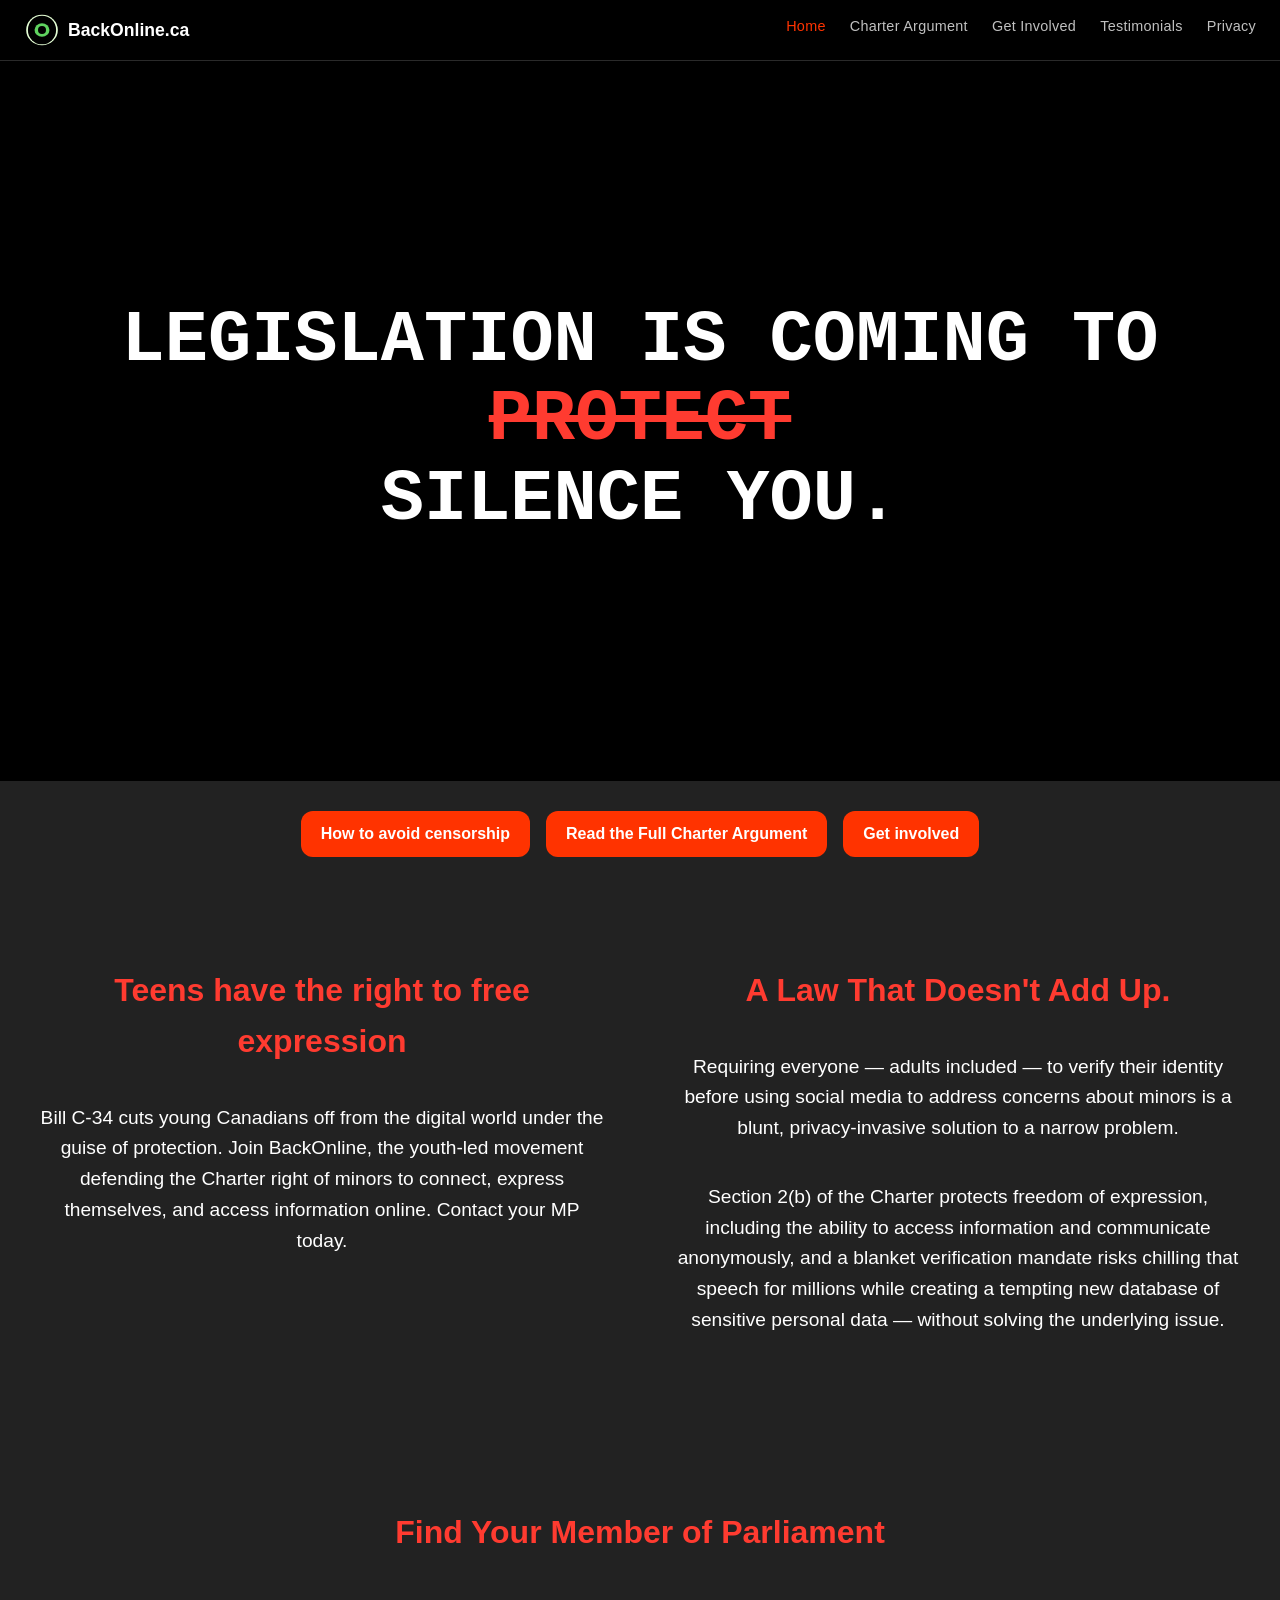
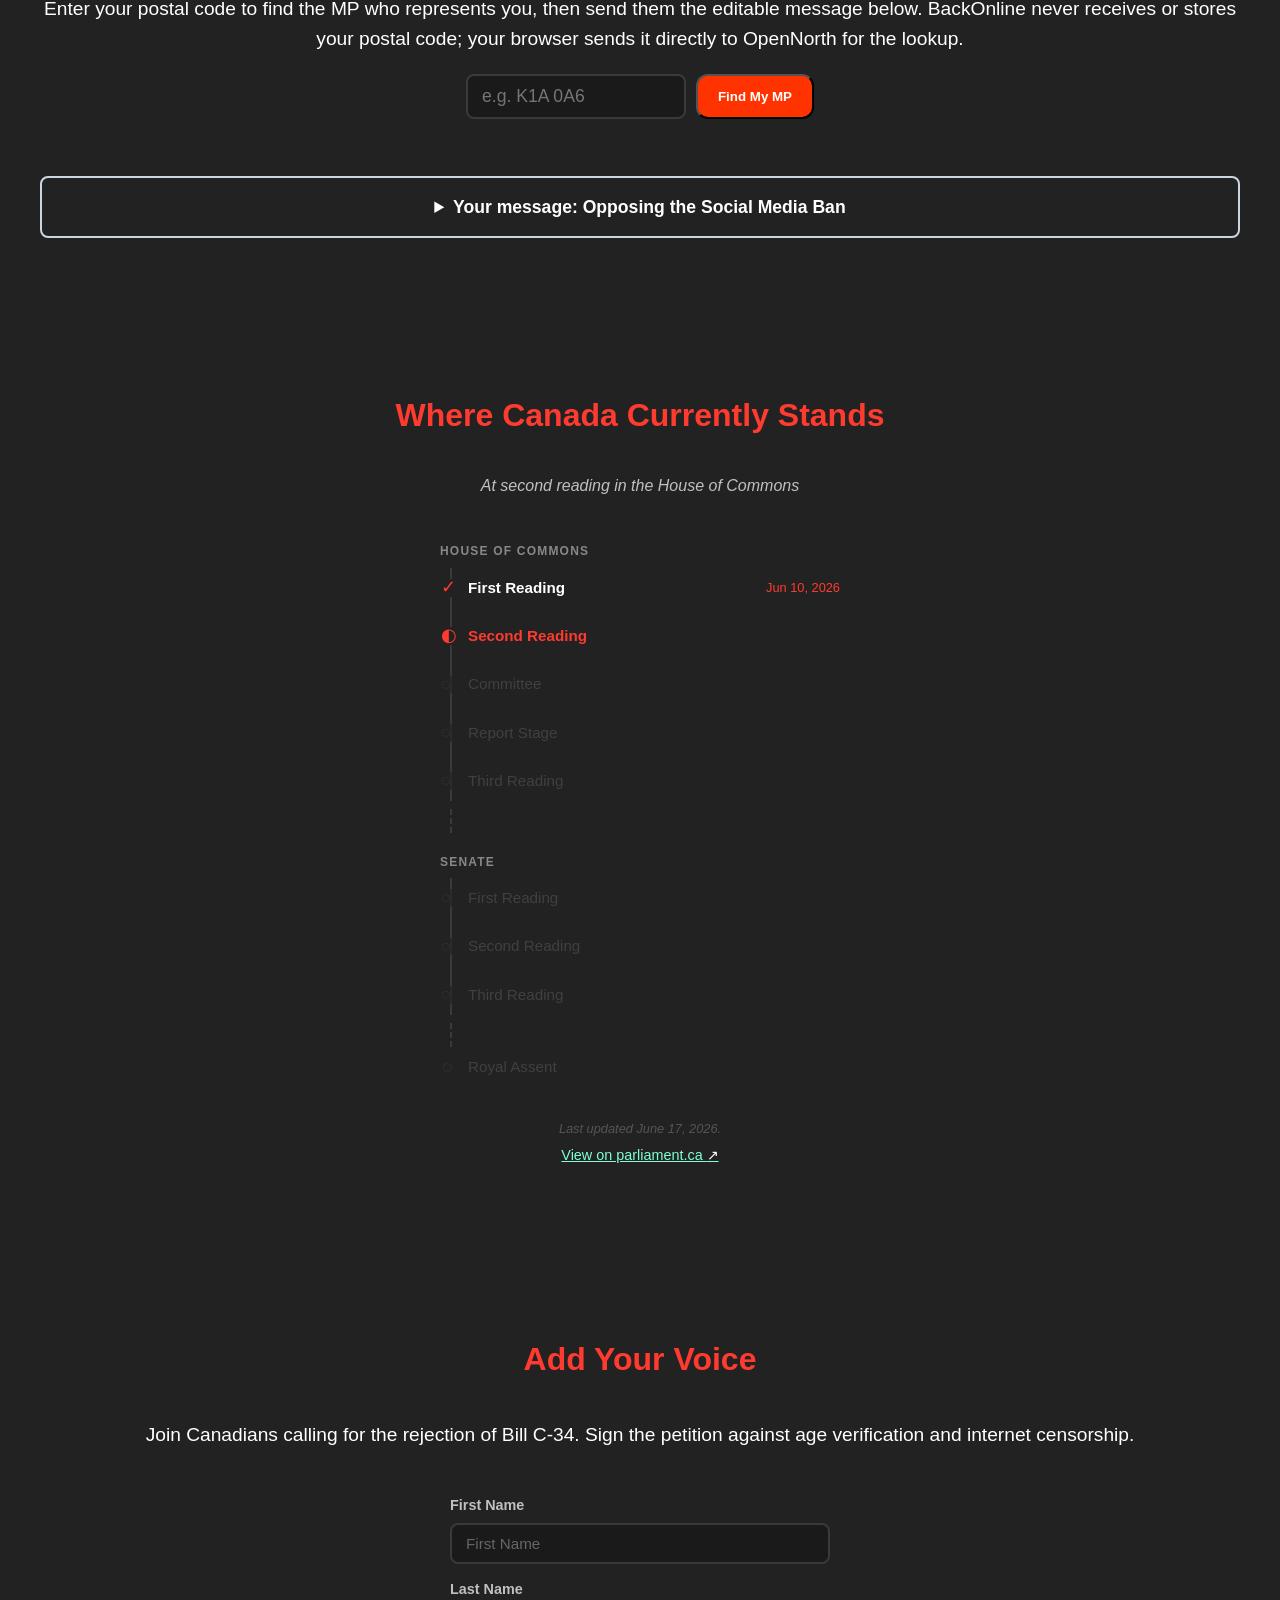
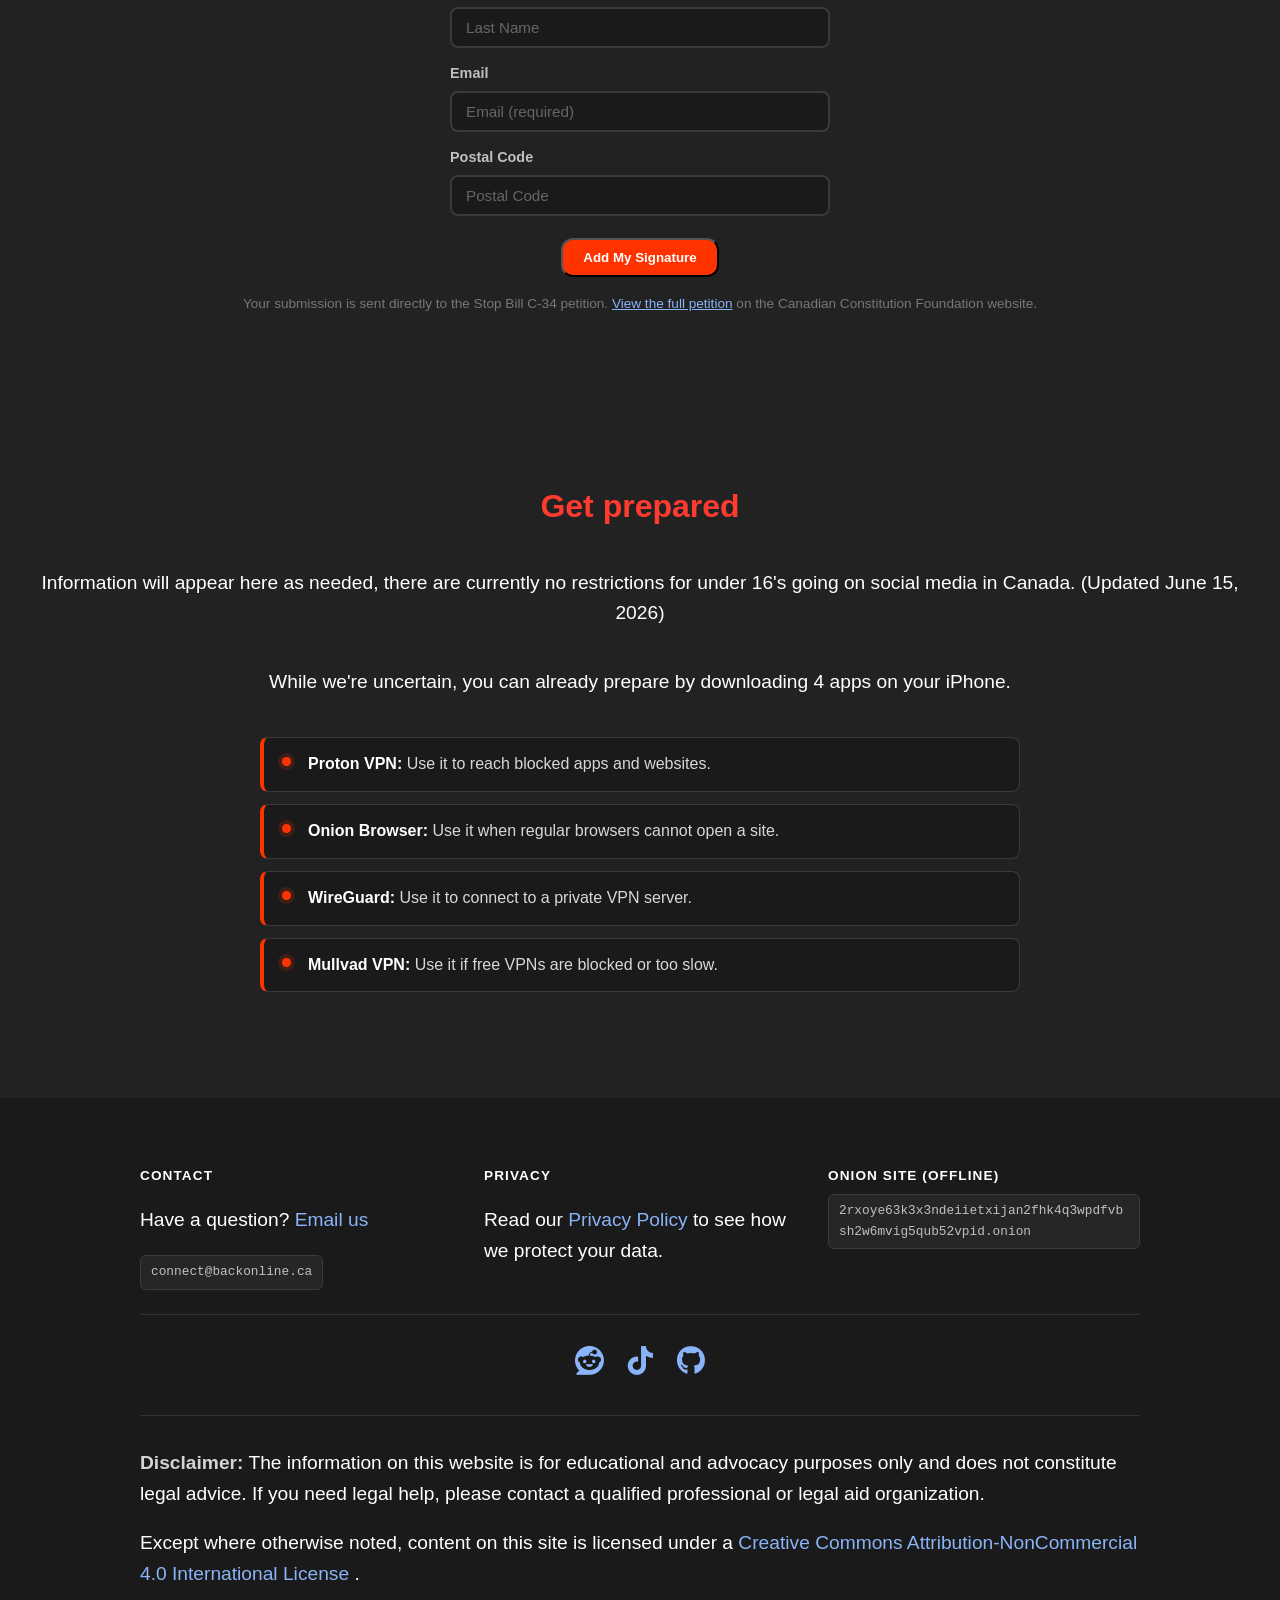
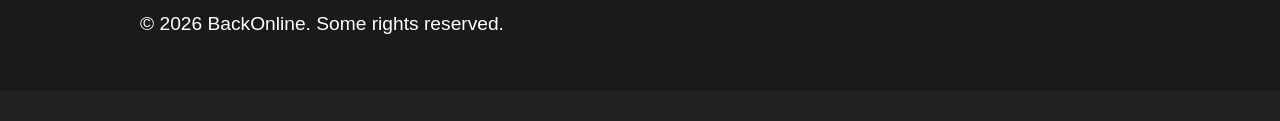
==== index.html @ 6641670f "Updated MP lookup copy to accurately say BackOnline does not receive/store postal codes, but OpenNor" ====
<!DOCTYPE html>
<html lang="en">
<head>
    <meta charset="UTF-8">
    <title>BackOnline</title>
    <link rel="stylesheet" href="styles.css">
    <link rel="stylesheet" href="https://cdnjs.cloudflare.com/ajax/libs/font-awesome/6.4.0/css/all.min.css">
    <meta name="viewport" content="width=device-width, initial-scale=1.0">
    <meta name="referrer" content="no-referrer">
    <link rel="icon" type="image/svg+xml" href="/images/logo.svg">
    <meta name="description" content="Protect your right to free expression and privacy.">
</head>
<body>

<noscript>
  <style>
    .reveal { opacity: 1 !important; transform: none !important; }
    .reveal h2, .reveal p, .reveal ul, .reveal details { opacity: 1 !important; transform: none !important; }
    .bill-pipeline { opacity: 1 !important; transform: none !important; }
  </style>
  <div style="background-color: #333333; border-bottom: 2px solid #FF3B30; padding: 1rem; text-align: center; color: #ffffff;">
    <p style="margin: 0; font-weight: bold;">JavaScript is disabled</p>
    <p style="margin: 0.5rem 0 0; font-size: 0.95rem;">Most features work fine. Some interactive tools below have direct links you can use instead.</p>
    <p style="margin: 0.5rem 0 0; font-size: 0.95rem;">Using Tor with NoScript? Awesome for privacy!</p>
  </div>
</noscript>

<header class="site-header">
  <a href="index.html" class="logo-area">
    <img src="/images/logo.svg" alt="BackOnline logo" class="logo">
    <span class="brand-name">BackOnline.ca</span>
  </a>
  <button class="nav-toggle" id="nav-toggle" aria-label="Toggle navigation" aria-expanded="false">
    <span></span>
    <span></span>
    <span></span>
    </button>
  <nav>
    <ul class="site-nav" id="site-nav">
      <li><a href="index.html" class="nav-active">Home</a></li>
      <li><a href="fullcharterargument.html">Charter Argument</a></li>
      <li><a href="getinvolved.html">Get Involved</a></li>
      <li><a href="testimonials.html">Testimonials</a></li>
      <li><a href="privacypolicy.html">Privacy</a></li>
    </ul>
  </nav>
  <noscript>
    <nav class="site-nav-noscript">
      <ul class="site-nav-noscript-list">
        <li><a href="index.html" class="nav-active">Home</a></li>
        <li><a href="fullcharterargument.html">Charter Argument</a></li>
        <li><a href="getinvolved.html">Get Involved</a></li>
        <li><a href="testimonials.html">Testimonials</a></li>
        <li><a href="privacypolicy.html">Privacy</a></li>
      </ul>
    </nav>
  </noscript>
</header>

<h1 class="headline">
    LEGISLATION IS COMING TO <span class="secret">PROTECT</span> SILENCE YOU.
</h1>

<div class="lower-section">

<div class="btn-row">
<a href="#target-section" class="skip-btn">How to avoid censorship</a>
<a href="fullcharterargument.html" class="skip-btn">Read the Full Charter Argument</a>
<a href="getinvolved.html" class="skip-btn cta-secondary">Get involved</a>
</div>


<div class="message reveal">
    <h2>Teens have the right to free expression</h2>
    <p>Bill C-34 cuts young Canadians off from the digital world under the guise of protection. Join BackOnline, the youth-led movement defending the Charter right of minors to connect, express themselves, and access information online. Contact your MP today.</p>
</div>


<div class="message reveal">
    <h2>A Law That Doesn't Add Up.</h2>
    <p>Requiring everyone — adults included — to verify their identity before using social media to address concerns about minors is a blunt, privacy-invasive solution to a narrow problem.</p>
    <p>Section 2(b) of the Charter protects freedom of expression, including the ability to access information and communicate anonymously, and a blanket verification mandate risks chilling that speech for millions while creating a tempting new database of sensitive personal data — without solving the underlying issue.</p>
</div>

<div class="message reveal" id="mp-tool">
  <h2>Find Your Member of Parliament</h2>
  <p>Enter your postal code to find the MP who represents you, then send them the editable message below. BackOnline never receives or stores your postal code; your browser sends it directly to OpenNorth for the lookup.</p>

  <noscript>
    <div style="background-color: #1a1a1a; border: 2px solid #3a3a3a; border-radius: 8px; padding: 1.5rem; margin: 1.5rem auto; max-width: 500px;">
      <p style="margin-top: 0; color: #c0c0c0;"><strong>MP lookup requires JavaScript.</strong> Use these links instead:</p>
      <ul style="margin: 1rem 0; padding-left: 20px;">
        <li><a href="https://www.ourcommons.ca/members/en" target="_blank" rel="noopener">Find your MP on ourcommons.ca</a></li>
        <li><a href="https://represent.opennorth.ca/" target="_blank" rel="noopener">Use OpenNorth's Represent API directly</a></li>
      </ul>
      <p style="margin-bottom: 0; color: #888; font-size: 0.9rem;">Once you find your MP, use the pre-written message below or email them directly.</p>
    </div>
  </noscript>

  <form id="mp-form" class="mp-form" autocomplete="off" novalidate>
    <input id="postal" name="postal" type="text" inputmode="text" maxlength="7"
           placeholder="e.g. K1A 0A6" class="mp-input" aria-label="Postal code" required>
    <button type="submit" class="skip-btn mp-submit">Find My MP</button>
  </form>

  <p id="mp-status" class="mp-status" role="status" aria-live="polite"></p>

  <div id="mp-result" class="mp-result" hidden>
    <img id="mp-photo" class="mp-photo" alt="" hidden>
    <div class="mp-info">
      <h3 id="mp-name"></h3>
      <p id="mp-meta" class="mp-meta"></p>
      <a id="mp-email" class="mp-email-link" href="#" hidden></a>
    </div>
  </div>

  <details class="mp-template" id="mp-template">
    <summary>Your message: Opposing the Social Media Ban</summary>
    <div class="template-body">
      <label for="mp-subject">Subject</label>
      <input id="mp-subject" class="mp-input mp-input-wide" type="text"
             value="Opposition to the Social Media Ban – Protecting Privacy and Charter Rights for Youth">

      <label for="mp-body">Message (edit it to sound like you)</label>
      <textarea id="mp-body" class="mp-textarea" rows="18">Dear [MP's Name],

I am writing to you as a constituent in your riding to express my strong opposition to the proposed ban on social media for youth under the Safe Social Media Act (Bill C-34). While I understand the government's desire to improve online safety, a blanket ban is a heavy-handed approach that creates severe privacy risks for all Canadians and violates the fundamental rights of teenagers.

First, enforcing an age ban requires platforms to implement strict age verification systems. This effectively eliminates online privacy, as social media companies will be forced to collect sensitive government IDs, passports, or use invasive biometric scanning just to verify who is allowed to log on. Forcing Canadians to hand over sensitive personal data to massive tech corporations creates serious cybersecurity risks and destroys our ability to communicate anonymously.

Second, banning teenagers from these platforms directly infringes upon their rights under Section 2(b) of the Canadian Charter of Rights and Freedoms, which guarantees the fundamental freedom of thought, belief, opinion, and expression. For young people today, social media is the modern public square — the primary place where teenagers learn about global events, connect with their peers, and express their identities. Stripping youth of their access to these digital spaces suppresses their constitutional right to free expression and isolates them from the world.

I urge you to stand up for the privacy of all Canadians and the Charter rights of young people by opposing this ban. I look forward to hearing your official stance on this critical issue.

Sincerely,
[Your Name]
[Your Postal Code]</textarea>

      <div class="mp-actions">
        <button type="button" id="mp-send" class="skip-btn" disabled>Open in Email App</button>
        <button type="button" id="mp-copy" class="skip-btn mp-secondary">Copy Message</button>
      </div>
      <p class="mp-fallback">Prefer to do it by hand? You can also send a letter postage free. <a href="https://www.ourcommons.ca/members/en"><strong>ourcommons.ca</strong></a> directory.</p>
    </div>
  </details>
</div>

<div class="message reveal" id="bill-tracker">
  <h2>Where Canada Currently Stands</h2>
  <p class="bill-status-summary" id="bill-status-summary">Loading bill status…</p>

  <noscript>
    <div style="background-color: #1a1a1a; border: 2px solid #3a3a3a; border-radius: 8px; padding: 1.5rem; margin: 1.5rem auto; max-width: 500px; text-align: left;">
      <p style="margin-top: 0;"><strong>Bill Status (last updated June 17, 2026):</strong></p>
      <p style="margin: 0.5rem 0;">House of Commons - First Reading: ✓ Completed</p>
      <p style="margin: 0.5rem 0;">House of Commons - Second Reading: ⧖ In Progress</p>
      <p style="margin: 0.5rem 0;">House of Commons - Committee: ○ Not yet reached</p>
      <p style="margin: 0.5rem 0;">House of Commons - Report Stage: ○ Not yet reached</p>
      <p style="margin: 0.5rem 0;">House of Commons - Third Reading: ○ Not yet reached</p>
      <p style="margin: 0.5rem 0;">Senate: ○ Not yet reached</p>
      <p style="margin: 0.5rem 0;">Royal Assent: ○ Not yet reached</p>
      <p style="margin: 1rem 0 0; color: #888; font-size: 0.9rem;">
        <a href="https://www.parl.ca/LegisInfo/en/bill/45-1/c-34" target="_blank" rel="noopener">View full bill status on Parliament.ca</a>
      </p>
    </div>
  </noscript>

  <div class="bill-pipeline" aria-label="Bill C-34 legislative pipeline">

    <p class="pipeline-chamber-label">House of Commons</p>
    <ol class="pipeline-stages">
      <li class="pipeline-step" data-stage="houseFirstReading">
        <span class="step-dot" aria-hidden="true">○</span>
        <span class="step-name">First Reading</span>
        <span class="step-date"></span>
      </li>
      <li class="pipeline-step" data-stage="houseSecondReading">
        <span class="step-dot" aria-hidden="true">○</span>
        <span class="step-name">Second Reading</span>
        <span class="step-date"></span>
      </li>
      <li class="pipeline-step" data-stage="houseCommittee">
        <span class="step-dot" aria-hidden="true">○</span>
        <span class="step-name">Committee</span>
        <span class="step-date"></span>
      </li>
      <li class="pipeline-step" data-stage="houseReportStage">
        <span class="step-dot" aria-hidden="true">○</span>
        <span class="step-name">Report Stage</span>
        <span class="step-date"></span>
      </li>
      <li class="pipeline-step" data-stage="houseThirdReading">
        <span class="step-dot" aria-hidden="true">○</span>
        <span class="step-name">Third Reading</span>
        <span class="step-date"></span>
      </li>
    </ol>

    <div class="pipeline-connector" aria-hidden="true"></div>

    <p class="pipeline-chamber-label">Senate</p>
    <ol class="pipeline-stages">
      <li class="pipeline-step" data-stage="senateFirstReading">
        <span class="step-dot" aria-hidden="true">○</span>
        <span class="step-name">First Reading</span>
        <span class="step-date"></span>
      </li>
      <li class="pipeline-step" data-stage="senateSecondReading">
        <span class="step-dot" aria-hidden="true">○</span>
        <span class="step-name">Second Reading</span>
        <span class="step-date"></span>
      </li>
      <li class="pipeline-step" data-stage="senateThirdReading">
        <span class="step-dot" aria-hidden="true">○</span>
        <span class="step-name">Third Reading</span>
        <span class="step-date"></span>
      </li>
    </ol>

    <div class="pipeline-connector" aria-hidden="true"></div>

    <ol class="pipeline-stages pipeline-assent">
      <li class="pipeline-step pipeline-step--assent" data-stage="royalAssent">
        <span class="step-dot" aria-hidden="true">○</span>
        <span class="step-name">Royal Assent</span>
        <span class="step-date"></span>
      </li>
    </ol>

  </div>

  <p class="bill-last-updated" id="bill-last-updated"></p>
  <p style="font-size:0.9rem; margin-top: 0;">
    <a href="https://www.parl.ca/LegisInfo/en/bill/45-1/c-34" target="_blank" rel="noopener">
      View on parliament.ca <span class="external-icon" aria-hidden="true">↗</span>
    </a>
  </p>
</div>

<div class="message reveal" id="petition-section">
    <h2>Add Your Voice</h2>
    <p>Join Canadians calling for the rejection of Bill C-34. Sign the petition against age verification and internet censorship.</p>

    <noscript>
      <div style="background-color: #1a1a1a; border: 2px solid #3a3a3a; border-radius: 8px; padding: 1.5rem; margin: 1.5rem auto; max-width: 500px;">
        <p style="margin-top: 0;"><strong>Sign the petition:</strong></p>
        <p style="margin: 1rem 0;"><a href="https://theccf.ca/stopc34/" target="_blank" rel="noopener" style="background-color: #FF3B30; color: white; padding: 0.75rem 1.5rem; text-decoration: none; border-radius: 8px; display: inline-block; font-weight: bold;">Go to CCF Petition →</a></p>
        <p style="margin-bottom: 0; color: #888; font-size: 0.9rem;">The form below requires JavaScript. Click the button above to sign the petition directly on the Canadian Constitution Foundation's website.</p>
      </div>
    </noscript>

    <form id="petition-form" class="petition-form" autocomplete="off">
      <div class="form-group">
        <label for="petition-fname">First Name</label>
        <input type="text" id="petition-fname" name="fname" required placeholder="First Name">
      </div>

      <div class="form-group">
        <label for="petition-lname">Last Name</label>
        <input type="text" id="petition-lname" name="lname" required placeholder="Last Name">
      </div>

      <div class="form-group">
        <label for="petition-email">Email</label>
        <input type="email" id="petition-email" name="email" required placeholder="Email (required)">
      </div>

      <div class="form-group">
        <label for="petition-postal">Postal Code</label>
        <input type="text" id="petition-postal" name="postal" required placeholder="Postal Code">
      </div>

      <button type="submit" class="skip-btn petition-submit">Add My Signature</button>

      <p id="petition-message" style="font-size: 0.9rem; color: #888; margin-top: 1rem; display: none;"></p>
    </form>

    <p style="font-size: 0.85rem; color: #777; margin-top: 1rem; text-align: center;">Your submission is sent directly to the Stop Bill C-34 petition. <a href="https://theccf.ca/stopc34/" target="_blank" rel="noopener" style="color: #8ab4f8; text-decoration: underline;">View the full petition</a> on the Canadian Constitution Foundation website.</p>
</div>

<div class="message reveal">
    <h2 id="target-section">Get prepared</h2>
    <p>Information will appear here as needed, there are currently no restrictions for under 16's going on social media in Canada. (Updated June 15, 2026)</p>
    <p>While we're uncertain, you can already prepare by downloading 4 apps on your iPhone.</p>
    <ul class="prepared-list">
      <li><strong>Proton VPN:</strong> Use it to reach blocked apps and websites.</li>
      <li><strong>Onion Browser:</strong> Use it when regular browsers cannot open a site.</li>
      <li><strong>WireGuard:</strong> Use it to connect to a private VPN server.</li>
      <li><strong>Mullvad VPN:</strong> Use it if free VPNs are blocked or too slow.</li>
    </ul>
</div>

<footer class="site-footer-vertical">
  <div class="footer-main">
    <div class="footer-item">
      <h4>Contact</h4>
      <p>Have a question? <a href="mailto:connect@backonline.ca" aria-label="Email BackOnline">Email us</a></p>
      <code class="box">connect@backonline.ca</code>
    </div>

    <div class="footer-item">
      <h4>Privacy</h4>
      <p>Read our <a href="privacypolicy.html">Privacy Policy</a> to see how we protect your data.</p>
    </div>

    <div class="footer-item">
      <h4>Onion Site (Offline)</h4>
      <code class="box">2rxoye63k3x3ndeiietxijan2fhk4q3wpdfvbsh2w6mvig5qub52vpid.onion</code>
    </div>
  </div>

  <div class="social-icons">
    <a href="https://www.reddit.com/r/BackOnline/" title="Join us on Reddit" aria-label="Reddit">
      <i class="fab fa-reddit"></i>
    </a>
    <a href="https://www.tiktok.com/@backonline_ca" title="Follow us on TikTok" aria-label="TikTok">
      <i class="fab fa-tiktok"></i>
    </a>
    <a href="https://github.com/rylan49/BackOnline" title="View our code on GitHub" aria-label="GitHub">
      <i class="fab fa-github"></i>
    </a>
  </div>

  <hr class="footer-divider">

  <div class="footer-item disclaimer">
    <p><strong>Disclaimer:</strong> The information on this website is for educational and advocacy purposes only and does not constitute legal advice. If you need legal help, please contact a qualified professional or legal aid organization.</p>
  </div>

  <div class="footer-item copyright">
    <p>Except where otherwise noted, content on this site is licensed under a
      <a href="https://creativecommons.org/licenses/by-nc/4.0/" target="_blank" rel="noopener noreferrer">
        Creative Commons Attribution-NonCommercial 4.0 International License
      </a>.
    </p>
    <p>© 2026 BackOnline. Some rights reserved.</p>
  </div>
</footer>

</div>

<script src="script.js"></script>
</body>
</html>
---- styles.css ----
/* ============================================================
   BackOnline — Global Stylesheet
   ============================================================ */

/* 1. Reset & Base
   ------------------------------------------------------------ */
* {
    box-sizing: border-box; /* include padding in width calculations */
}

body {
    background-color: #222222;   /* dark grey */
    color: #ffffff;              /* white body text */
    font-family: 'Inter', -apple-system, BlinkMacSystemFont, "Segoe UI", Roboto, Helvetica, Arial, sans-serif;
    line-height: 1.6;
    margin: 0;
    padding: 0;
    overflow-x: hidden;          /* stop horizontal shake */
}

/* 2. Typography
   ------------------------------------------------------------ */
h1 {
    color: #ffffff;
    text-align: left;
    font-family: monospace;
    font-size: 50px;
}

h2 {                              /* red headers */
    color: #FF3B30;
    font-size: 2rem;
    margin-bottom: 1rem;
}

h3 { color: #ffffff; }
h6 { color: #37ff00; }

p {
    color: #ffffff;
    font-family: Helvetica;
    font-size: 1.2rem;
}

span    { color: #ffffff; }
summary { color: #ffffff; }
a       { color: aquamarine; font-family: Helvetica; }

ol { text-align: left; }
ul { margin-top: 5px; padding-left: 20px; }
li { color: #ffffff; margin-bottom: 8px; }

a:focus-visible,
button:focus-visible,
summary:focus-visible,
input:focus-visible,
textarea:focus-visible {
    outline: 3px solid #8ab4f8;
    outline-offset: 3px;
}

/* 3. Site header + Nav
   ------------------------------------------------------------ */
.site-header {
    display: flex;
    justify-content: space-between;
    align-items: center;
    padding: 0.75rem 1.5rem;
    background-color: #000000;
    position: sticky;
    top: 0;
    z-index: 100;
    border-bottom: 1px solid #2a2a2a;
}

.logo-area {
    display: flex;
    align-items: center;
    gap: 0.5rem;
    text-decoration: none;
    color: inherit;
}

.logo { height: 36px; width: auto; }
.brand-name { font-size: 1.1rem; font-weight: bold; }

.site-nav {
    display: flex;
    align-items: center;
    gap: 1.5rem;
    list-style: none;
    margin: 0;
    padding: 0;
}

.site-nav a {
    color: #c0c0c0;
    text-decoration: none;
    font-size: 0.9rem;
    font-weight: 500;
    font-family: inherit;
    letter-spacing: 0.02em;
    transition: color 0.15s ease;
}

.site-nav a:hover { color: #ffffff; }

.site-nav a.nav-active { color: #ff3300; }

.nav-toggle {
    display: none;
    flex-direction: column;
    background: none;
    border: none;
    cursor: pointer;
    padding: 0.5rem;
    gap: 6px;
}

.nav-toggle span {
    display: block;
    width: 24px;
    height: 2.5px;
    background-color: #ffffff;
    border-radius: 2px;
    transition: all 0.3s ease;
}

.nav-toggle.active span:nth-child(1) {
    transform: rotate(45deg) translate(8px, 8px);
}

.nav-toggle.active span:nth-child(2) {
    opacity: 0;
}

.nav-toggle.active span:nth-child(3) {
    transform: rotate(-45deg) translate(7px, -7px);
}

@media (max-width: 700px) {
    .nav-toggle {
        display: flex;
        order: 2;
    }

    .site-nav {
        display: flex;
        gap: 0;
        flex-direction: row;
        position: static;
        background-color: transparent;
        border-bottom: none;
        max-height: none;
        overflow: visible;
    }

    /* Hide Charter Argument, Get Involved, and Privacy on mobile by default */
    .site-nav li:nth-child(2),
    .site-nav li:nth-child(3),
    .site-nav li:nth-child(5) {
        display: none;
    }

    .site-nav a {
        padding: 0.75rem 1rem;
        font-size: 0.85rem;
    }

    /* Show all items in expanded menu */
    .site-nav.active {
        position: absolute;
        top: 100%;
        left: 0;
        right: 0;
        background-color: #000000;
        flex-direction: column;
        gap: 0;
        max-height: 400px;
        overflow: hidden;
        transition: max-height 0.3s ease;
        border-bottom: 1px solid #2a2a2a;
    }

    .site-nav.active li {
        display: block;
        border-bottom: 1px solid #1a1a1a;
    }

    .site-nav.active a {
        padding: 1rem 1.5rem;
    }

    .site-header {
        flex-wrap: wrap;
        position: relative;
    }

    nav {
        width: 100%;
        order: 3;
    }

    /* Fallback navigation for users without JavaScript */
    .site-nav-noscript {
        width: 100%;
        order: 3;
    }

    .site-nav-noscript-list {
        display: flex;
        flex-direction: column;
        gap: 0;
        list-style: none;
        margin: 0;
        padding: 0;
        background-color: #000000;
        border-bottom: 1px solid #2a2a2a;
    }

    .site-nav-noscript-list li {
        border-bottom: 1px solid #1a1a1a;
        margin: 0;
    }

    .site-nav-noscript-list a {
        display: block;
        padding: 1rem 1.5rem;
        color: #c0c0c0;
        text-decoration: none;
        font-size: 0.9rem;
        font-weight: 500;
    }

    .site-nav-noscript-list a:hover {
        color: #ffffff;
    }

    .site-nav-noscript-list a.nav-active {
        color: #ff3300;
    }
}

@media (max-width: 600px) {
    .site-nav a { font-size: 0.85rem; }
    .brand-name { display: none; }
}

/* 4. Headline (full-screen hero)
   ------------------------------------------------------------ */
.headline {
    height: 80vh;
    width: 100%;
    margin: 0;                   /* kill default h1 margin (was showing grey) */
    background-color: #000000;   /* black top background */
    display: flex;
    flex-direction: column;
    justify-content: center;
    align-items: center;
    text-align: center;
    padding: 10px;
    font-size: clamp(2rem, 8vw, 4.5rem);
    line-height: 1.1;
}

.underline-animate {
    background: linear-gradient(90deg, #FF3B30 0%, #FF3B30 100%);
    background-size: 0% 4px;
    background-position: 0% 100%;
    background-repeat: no-repeat;
    animation: underlineSlide 0.6s ease-out 0.8s forwards;
}

@keyframes underlineSlide {
    to {
        background-size: 100% 4px;
    }
}

/* The censored word that un-redacts itself */
.secret {
    background-color: #F7F7F7;
    color: #F7F7F7;
    padding: 0 10px;
    display: inline-block;
    animation: revealBox 1s forwards;
    animation-delay: 1.3s;
}

@keyframes revealBox {
    100% {
        background-color: transparent;
        color: #FF3B30;
        text-decoration: line-through;
    }
}

/* 5. Separation barrier + lower content wrapper
   ------------------------------------------------------------ */
.section-divider {
    border: none;
    border-top: 10px solid #555;
    width: 100%;
    margin: 0;
}

.lower-section {
    padding: 30px 20px;
}

@media (min-width: 1050px) {
    .lower-section {
        display: grid;
        grid-template-columns: 1fr 1fr;
        gap: 2rem;
        max-width: 1300px;
        margin: 0 auto;
        padding: 30px 20px;
    }

    .lower-section > .btn-row {
        grid-column: 1 / -1;
        grid-row: 1;
    }

    .lower-section > .message {
        max-width: 100% !important;
        align-self: start;
    }

    .lower-section > .message:nth-child(2) {
        grid-column: 1;
        grid-row: 2;
    }

    .lower-section > .message:nth-child(3) {
        grid-column: 2;
        grid-row: 2;
    }

    .lower-section > .message:nth-child(4),
    .lower-section > .message:nth-child(5),
    .lower-section > .message:nth-child(6),
    .lower-section > .message:nth-child(7) {
        grid-column: 1 / -1;
        grid-row: auto;
    }

    .lower-section > .site-footer-vertical {
        grid-column: 1 / -1;
        grid-row: auto;
        width: 100vw;
        margin-left: calc(50% - 50vw);
        margin-right: calc(50% - 50vw);
    }
}

/* 6. Call-to-action buttons
   ------------------------------------------------------------ */
.skip-btn {
    background-color: #ff3300;
    color: #ffffff;
    padding: 10px 20px;
    text-decoration: none;
    border-radius: 12px;
    display: block;
    width: fit-content;
    margin: 0 auto 30px auto;
    font-weight: bold;
}

.skip-btn:disabled {
    cursor: not-allowed;
    opacity: 0.55;
}

/* Stack the hero buttons in a horizontal row on wider screens */
@media (min-width: 700px) {
    .btn-row {
        display: flex;
        flex-wrap: wrap;
        justify-content: center;
        gap: 16px;
    }

    .btn-row .skip-btn { margin: 0 0 30px 0; }
}

/* 7. Content blocks
   ------------------------------------------------------------ */
.message {
    min-height: auto;
    width: 100%;
    max-width: 700px;
    margin: 0 auto 6vh auto;
    padding: 20px 20px;
    display: flex;
    flex-direction: column;
    justify-content: center;
    align-items: center;
    text-align: center;
}

/* Details / prewritten-template box */
.message details {
    border: 2px solid #cbd5e1;
    padding: 15px 20px;
    margin-top: 15px;
    border-radius: 8px;
    background-color: transparent;
    width: 100%;
}

.message details summary {
    cursor: pointer;
    font-weight: bold;
    font-size: 1.1em;
}

#target-section {
    scroll-margin-top: 90px;
}

/* Center lists inside content blocks (no left bullet indent) */
.message ul {
    list-style-position: inside;
    padding-left: 0;
    text-align: center;
    width: 100%;
}

.message .prepared-list {
    display: grid;
    gap: 12px;
    list-style: none;
    max-width: 760px;
    margin: 1.25rem auto 0;
    padding: 0;
    text-align: left;
}

.prepared-list li {
    position: relative;
    margin: 0;
    padding: 14px 16px 14px 44px;
    background-color: #1a1a1a;
    border: 1px solid #3a3a3a;
    border-left: 4px solid #ff3300;
    border-radius: 8px;
    color: #d8d8d8;
    line-height: 1.55;
}

.prepared-list li::before {
    content: "";
    position: absolute;
    top: 1.2rem;
    left: 18px;
    width: 9px;
    height: 9px;
    background-color: #ff3300;
    border-radius: 50%;
    box-shadow: 0 0 0 4px rgba(255, 51, 0, 0.16);
}

.prepared-list strong {
    color: #ffffff;
}

.template-body {
    margin-top: 15px;
    padding-top: 15px;
    border-top: 1px solid #555;
    text-align: left;            /* read the letter left-aligned */
}

.template-body p { margin-bottom: 12px; }

/* 7b. Find Your MP tool
   ------------------------------------------------------------ */
.mp-form {
    display: flex;
    flex-wrap: wrap;
    gap: 10px;
    justify-content: center;
    width: 100%;
    margin-bottom: 8px;
}

.mp-input {
    background-color: #1a1a1a;
    color: #ffffff;
    border: 2px solid #3a3a3a;
    border-radius: 8px;
    padding: 10px 14px;
    font-size: 1.1rem;
    font-family: inherit;
    width: 100%;
    max-width: 220px;
}

.mp-input-wide { max-width: none; }

.mp-input:focus { border-color: #ff3300; }

.mp-form .mp-submit { margin: 0; }

.mp-status {
    min-height: 1.2em;
    font-size: 1rem;
    margin: 4px 0 10px;
}

.mp-status.error { color: #ff8a8a; }

.mp-result[hidden] { display: none; }

.mp-result {
    display: flex;
    align-items: center;
    gap: 16px;
    text-align: left;
    background-color: #1a1a1a;
    border: 1px solid #3a3a3a;
    border-radius: 10px;
    padding: 16px;
    width: 100%;
    margin-bottom: 8px;
}

.mp-photo {
    width: 72px;
    height: 90px;
    object-fit: cover;
    border-radius: 6px;
    flex-shrink: 0;
}

.mp-info h3 { margin: 0 0 4px; font-size: 1.3rem; }
.mp-meta { font-size: 1rem; margin: 0 0 6px; color: #c0c0c0; }
.mp-email-link { word-break: break-all; }

/* Slide + fade the message in when the details is opened */
.mp-template[open] .template-body {
    animation: mpReveal 0.35s ease-out;
}

@keyframes mpReveal {
    from { opacity: 0; transform: translateY(-8px); }
    to   { opacity: 1; transform: translateY(0); }
}

@media (prefers-reduced-motion: reduce) {
    .mp-template[open] .template-body { animation: none; }
}

.mp-template label {
    display: block;
    font-weight: bold;
    margin: 14px 0 4px;
    font-size: 0.95rem;
}

.mp-textarea {
    width: 100%;
    background-color: #1a1a1a;
    color: #ffffff;
    border: 2px solid #3a3a3a;
    border-radius: 8px;
    padding: 12px;
    font-family: Helvetica, Arial, sans-serif;
    font-size: 1rem;
    line-height: 1.5;
    resize: vertical;
}

.mp-textarea:focus { border-color: #ff3300; }

.mp-actions {
    display: flex;
    flex-wrap: wrap;
    gap: 10px;
    margin-top: 14px;
}

.mp-actions .skip-btn { margin: 0; }

.mp-secondary {
    background-color: transparent;
    border: 2px solid #ff3300;
}

.mp-fallback { font-size: 0.95rem; margin-top: 14px; color: #c0c0c0; }

/* 7c. Bill C-34 Progress Tracker
   ------------------------------------------------------------ */
.bill-status-summary {
    font-size: 1rem;
    color: #c0c0c0;
    font-style: italic;
    margin-bottom: 1.5rem;
}

.bill-pipeline {
    width: 100%;
    max-width: 400px;
    margin: 0 auto;
    text-align: left;
    opacity: 0;
    transform: translateY(24px);
    transition: opacity 0.6s ease-out, transform 0.6s ease-out;
    transition-delay: 0.30s;
}

.reveal.active .bill-pipeline {
    opacity: 1;
    transform: translateY(0);
}

.pipeline-chamber-label {
    font-size: 0.75rem;
    font-weight: 700;
    text-transform: uppercase;
    letter-spacing: 0.1em;
    color: #888888;
    margin: 1.2rem 0 0.4rem;
}

.pipeline-stages {
    list-style: none;
    padding: 0;
    margin: 0;
    border-left: 2px solid #3a3a3a;
    margin-left: 10px;
}

.pipeline-step {
    display: flex;
    align-items: center;
    gap: 12px;
    padding: 8px 0 8px 16px;
    position: relative;
}

.step-dot {
    position: absolute;
    left: -11px;
    font-size: 1.1rem;
    line-height: 1;
    background: #222222;
    display: flex;
    align-items: center;
}

.step-name {
    color: #c0c0c0;
    font-size: 0.95rem;
    flex: 1;
}

.step-date {
    font-size: 0.8rem;
    color: #666666;
    white-space: nowrap;
}

.pipeline-step.step--completed .step-dot { color: #FF3B30; }
.pipeline-step.step--completed .step-name { color: #ffffff; font-weight: 600; }
.pipeline-step.step--completed .step-date { color: #FF3B30; }

.pipeline-step.step--active .step-dot { color: #FF3B30; }
.pipeline-step.step--active .step-name { color: #FF3B30; font-weight: 700; }
.pipeline-step.step--active .step-date { color: #FF3B30; }

.pipeline-step.step--pending .step-dot { color: #3a3a3a; }
.pipeline-step.step--pending .step-name { color: #555555; }
.pipeline-step.step--pending { opacity: 0.6; }

.pipeline-connector {
    height: 24px;
    margin-left: 10px;
    border-left: 2px dashed #3a3a3a;
}

.pipeline-assent { border-left-color: transparent; }
.pipeline-step--assent .step-dot { font-size: 1.3rem; }

.bill-last-updated {
    font-size: 0.8rem;
    color: #555555;
    margin-top: 1.5rem;
    margin-bottom: 0.25rem;
    font-style: italic;
    text-align: center;
}

/* 7d. Petition Form
   ------------------------------------------------------------ */
#petition-section {
    max-width: 100% !important;
}

.petition-form {
    width: 100%;
    max-width: 380px;
    margin: 1.5rem auto 0;
    display: flex;
    flex-direction: column;
    gap: 14px;
    align-items: stretch;
}

.form-group {
    display: flex;
    flex-direction: column;
    gap: 6px;
}

.form-group label {
    font-size: 0.9rem;
    font-weight: 600;
    color: #c0c0c0;
    text-align: left;
}

.form-group input {
    width: 100%;
    background-color: #1a1a1a;
    color: #ffffff;
    border: 2px solid #3a3a3a;
    border-radius: 8px;
    padding: 10px 14px;
    font-size: 0.95rem;
    font-family: inherit;
    transition: border-color 0.2s ease;
    box-sizing: border-box;
}

.form-group input:focus {
    border-color: #FF3B30;
}

.form-group input::placeholder {
    color: #666666;
}

.petition-submit {
    margin-top: 8px;
    margin-bottom: 0;
    align-self: center;
    width: fit-content;
}

#petition-message {
    text-align: center;
    padding: 12px;
    border-radius: 6px;
    margin-top: 1rem !important;
}

#petition-message.success {
    background-color: rgba(138, 255, 156, 0.1);
    color: #8aff9c;
    display: block !important;
}

#petition-message.error {
    background-color: rgba(255, 138, 138, 0.1);
    color: #ff8a8a;
    display: block !important;
}

/* 8. Scroll-reveal "pop up" animation
   ------------------------------------------------------------ */
.reveal {
    opacity: 0;
    transform: translateY(40px) scale(0.97);
    transition: opacity 0.7s ease-out,
                transform 0.7s cubic-bezier(0.22, 1, 0.36, 1);
}

.reveal.active {
    opacity: 1;
    transform: translateY(0) scale(1);
}

/* Stagger the heading and paragraphs so they pop in sequence */
.reveal h2,
.reveal p,
.reveal ul,
.reveal details {
    opacity: 0;
    transform: translateY(24px);
    transition: opacity 0.6s ease-out, transform 0.6s ease-out;
}

.reveal.active h2,
.reveal.active p,
.reveal.active ul,
.reveal.active details {
    opacity: 1;
    transform: translateY(0);
}

.reveal.active h2               { transition-delay: 0.08s; }
.reveal.active p                { transition-delay: 0.20s; }
.reveal.active p:nth-of-type(2) { transition-delay: 0.30s; }
.reveal.active p:nth-of-type(3) { transition-delay: 0.40s; }
.reveal.active ul,
.reveal.active details          { transition-delay: 0.34s; }

/* Respect users who prefer reduced motion */
@media (prefers-reduced-motion: reduce) {
    .reveal,
    .reveal h2,
    .reveal p,
    .reveal ul,
    .reveal details {
        opacity: 1;
        transform: none;
        transition: none;
    }

    .secret {
        animation: none;
        background-color: transparent;
        color: #FF3B30;
        text-decoration: line-through;
    }
}

/* 9. Helpers
   ------------------------------------------------------------ */
.pc-only { display: none; }

@media (min-width: 1024px) {
    .pc-only { display: inline; }
}

.white-box {
    background-color: #000000;
    color: #000000;
    border: 1px solid #CCCCCC;
    padding: 20px;
    border-radius: 5px;
    max-width: 400px;
}

/* 10. Footer
   ------------------------------------------------------------ */
.site-footer-vertical {
    background-color: #1a1a1a;
    color: #d4d4d4;
    padding: 48px 24px 32px;
    font-size: 0.95rem;
    line-height: 1.6;
}

.footer-main {
    display: flex;
    flex-wrap: wrap;
    justify-content: space-between;
    gap: 32px;
    max-width: 1000px;
    margin: 0 auto;
}

.footer-main .footer-item { flex: 1 1 220px; }

.footer-item h4 {
    color: #ffffff;
    font-size: 0.85rem;
    text-transform: uppercase;
    letter-spacing: 0.08em;
    margin-bottom: 8px;
    font-weight: 600;
}

.footer-item a {
    color: #8ab4f8;
    text-decoration: none;
    transition: color 0.15s ease;
}

.footer-item a:hover {
    color: #ffffff;
    text-decoration: underline;
}

.status-tag {
    font-size: 0.7rem;
    font-weight: 600;
    text-transform: uppercase;
    letter-spacing: 0.05em;
    padding: 2px 8px;
    border-radius: 4px;
    vertical-align: middle;
    margin-left: 6px;
}

.status-tag.offline { background-color: #4a1f1f; color: #ff8a8a; }
.status-tag.online  { background-color: #1f4a2a; color: #8aff9c; }

.box {
    display: inline-block;
    background-color: #262626;
    color: #c0c0c0;
    padding: 6px 10px;
    border-radius: 6px;
    font-size: 0.8rem;
    word-break: break-all;
    border: 1px solid #3a3a3a;
}

.footer-divider {
    max-width: 1000px;
    margin: 32px auto;
    border: none;
    border-top: 1px solid #333;
}

.footer-item.disclaimer,
.footer-item.copyright {
    max-width: 1000px;
    margin: 0 auto 8px;
    font-size: 0.85rem;
    color: #a0a0a0;
}

.footer-item.disclaimer strong { color: #d4d4d4; }

@media (max-width: 600px) {
    .footer-main {
        flex-direction: column;
        gap: 24px;
    }
}

.social-icons {
    display: flex;
    justify-content: center;
    gap: 24px;
    margin-top: 24px;
    padding-top: 24px;
    border-top: 1px solid #333;
    max-width: 1000px;
    margin-left: auto;
    margin-right: auto;
}

.social-icons a {
    display: inline-flex;
    align-items: center;
    justify-content: center;
    font-size: 1.8rem;
    color: #8ab4f8;
    transition: color 0.15s ease, transform 0.15s ease;
    text-decoration: none;
    min-height: 44px;
}

.social-icons a:hover {
    color: #ffffff;
    transform: scale(1.1);
}

/* 11. Testimonials
   ------------------------------------------------------------ */
.testimonials-grid {
    display: grid;
    grid-template-columns: repeat(auto-fit, minmax(280px, 1fr));
    gap: 2rem;
    max-width: 1200px;
    margin: 0 auto 6vh auto;
    padding: 0 20px;
}

.testimonial-card {
    background-color: #1a1a1a;
    border: 1px solid #3a3a3a;
    border-radius: 10px;
    padding: 24px;
    display: flex;
    flex-direction: column;
    justify-content: space-between;
    min-height: 200px;
}

.testimonial-quote {
    margin-bottom: 16px;
}

.testimonial-quote p {
    font-size: 1rem;
    line-height: 1.7;
    color: #e0e0e0;
    margin: 0;
    font-style: italic;
}

.testimonial-meta {
    display: flex;
    flex-direction: column;
    gap: 4px;
    padding-top: 16px;
    border-top: 1px solid #3a3a3a;
}

.testimonial-meta strong {
    color: #FF3B30;
    font-size: 0.95rem;
}

.testimonial-meta span {
    color: #888;
    font-size: 0.85rem;
}
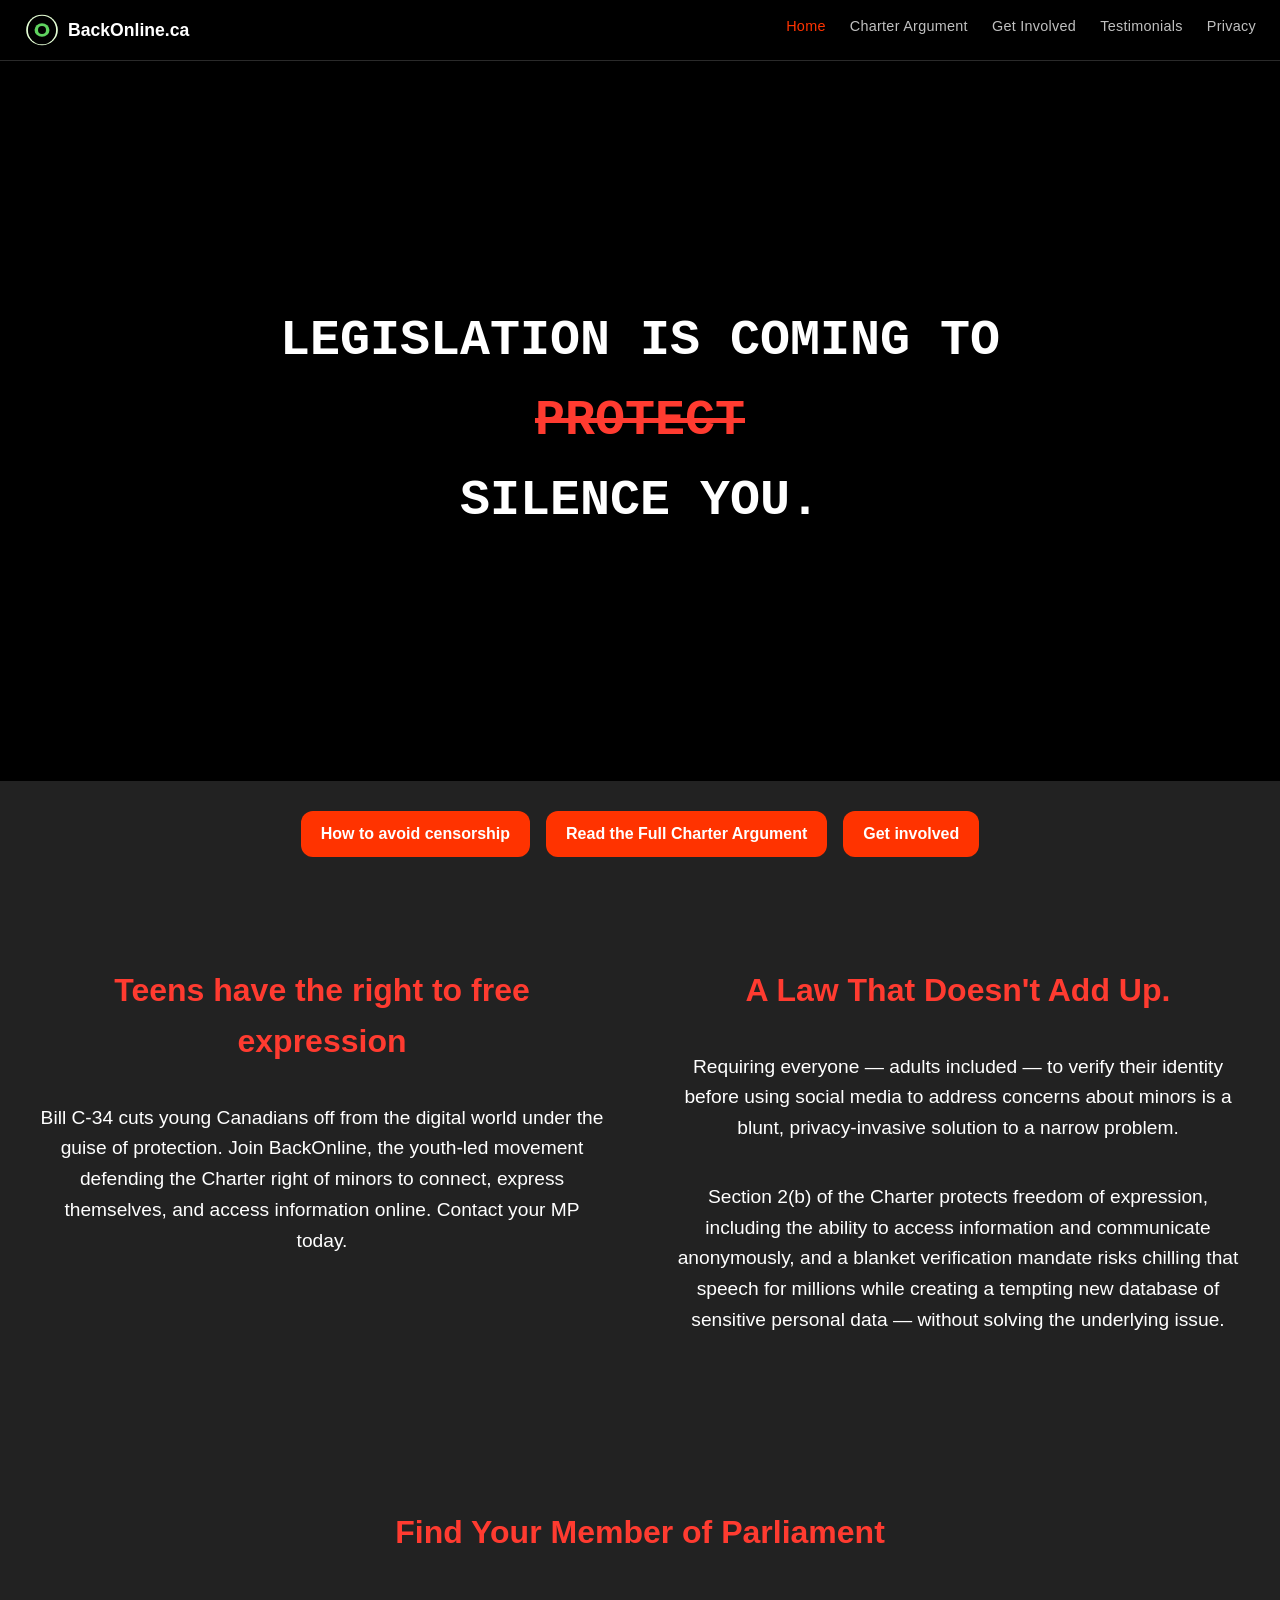
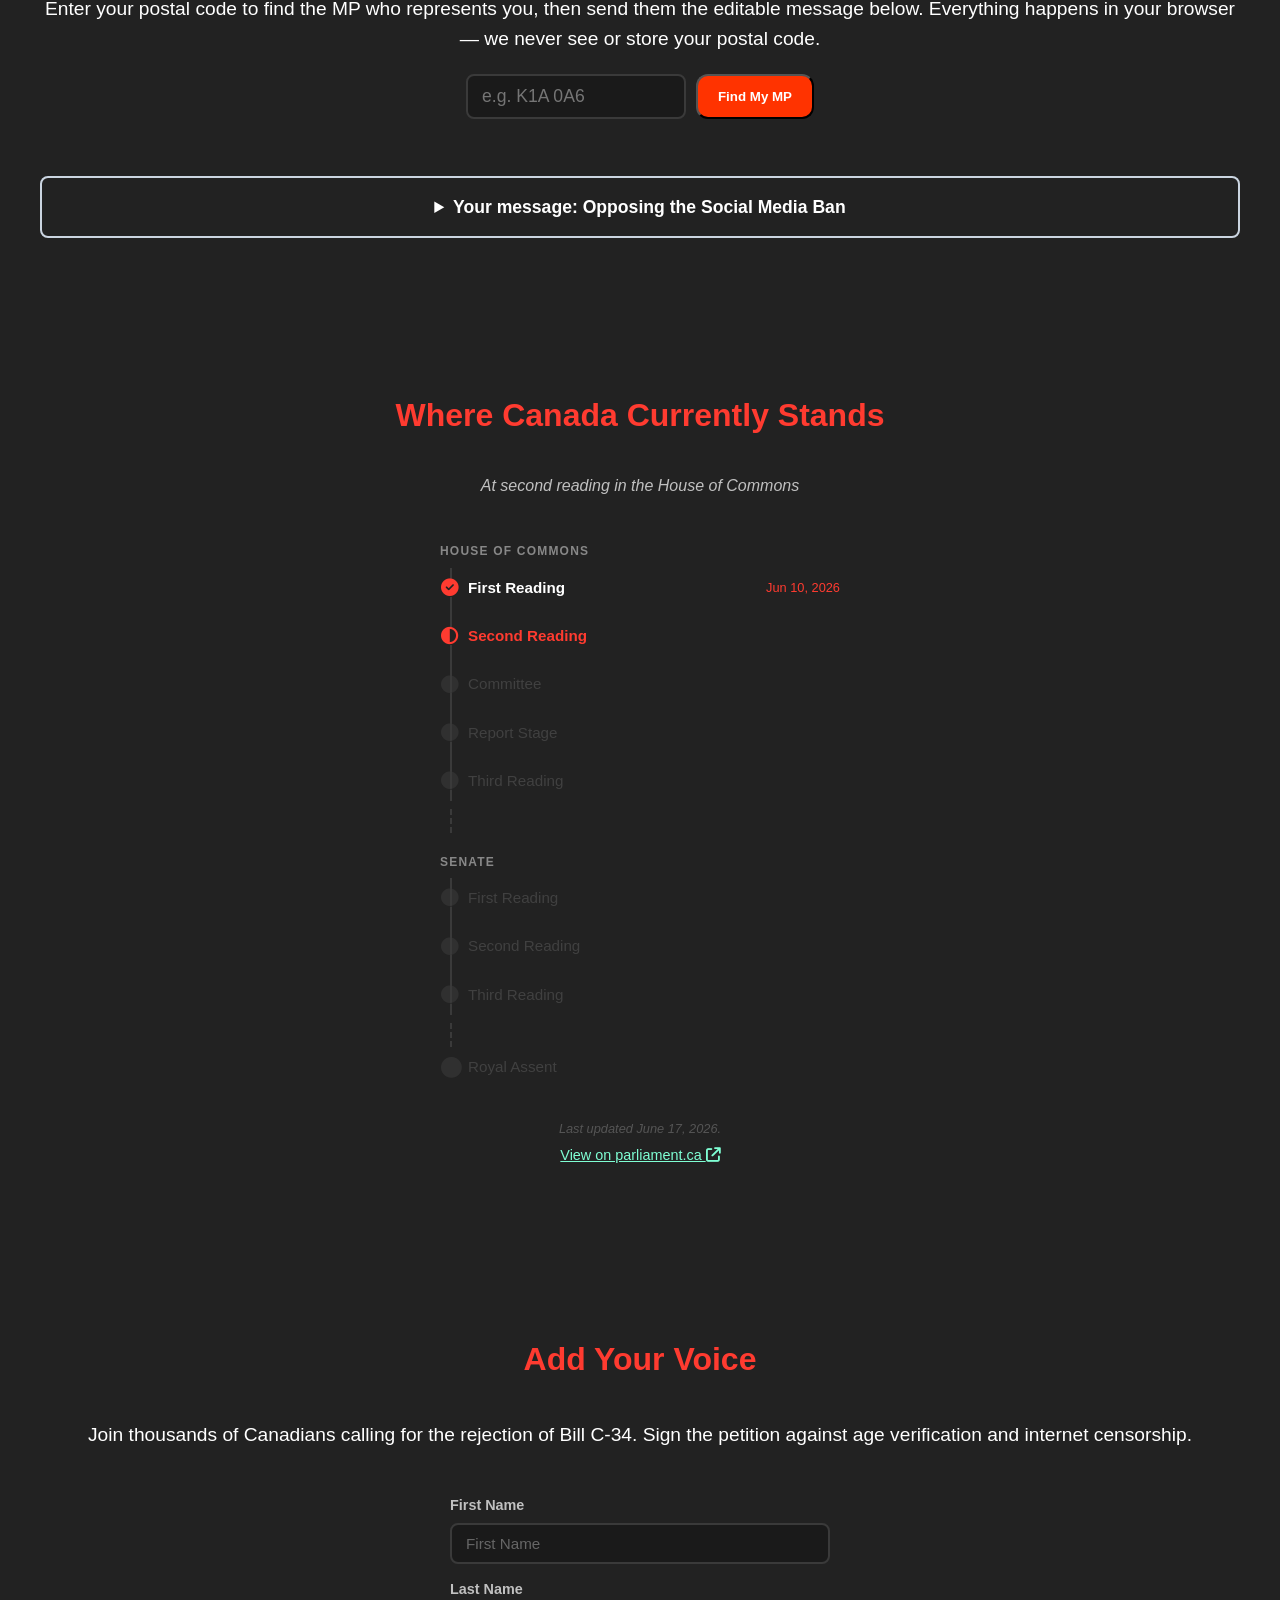
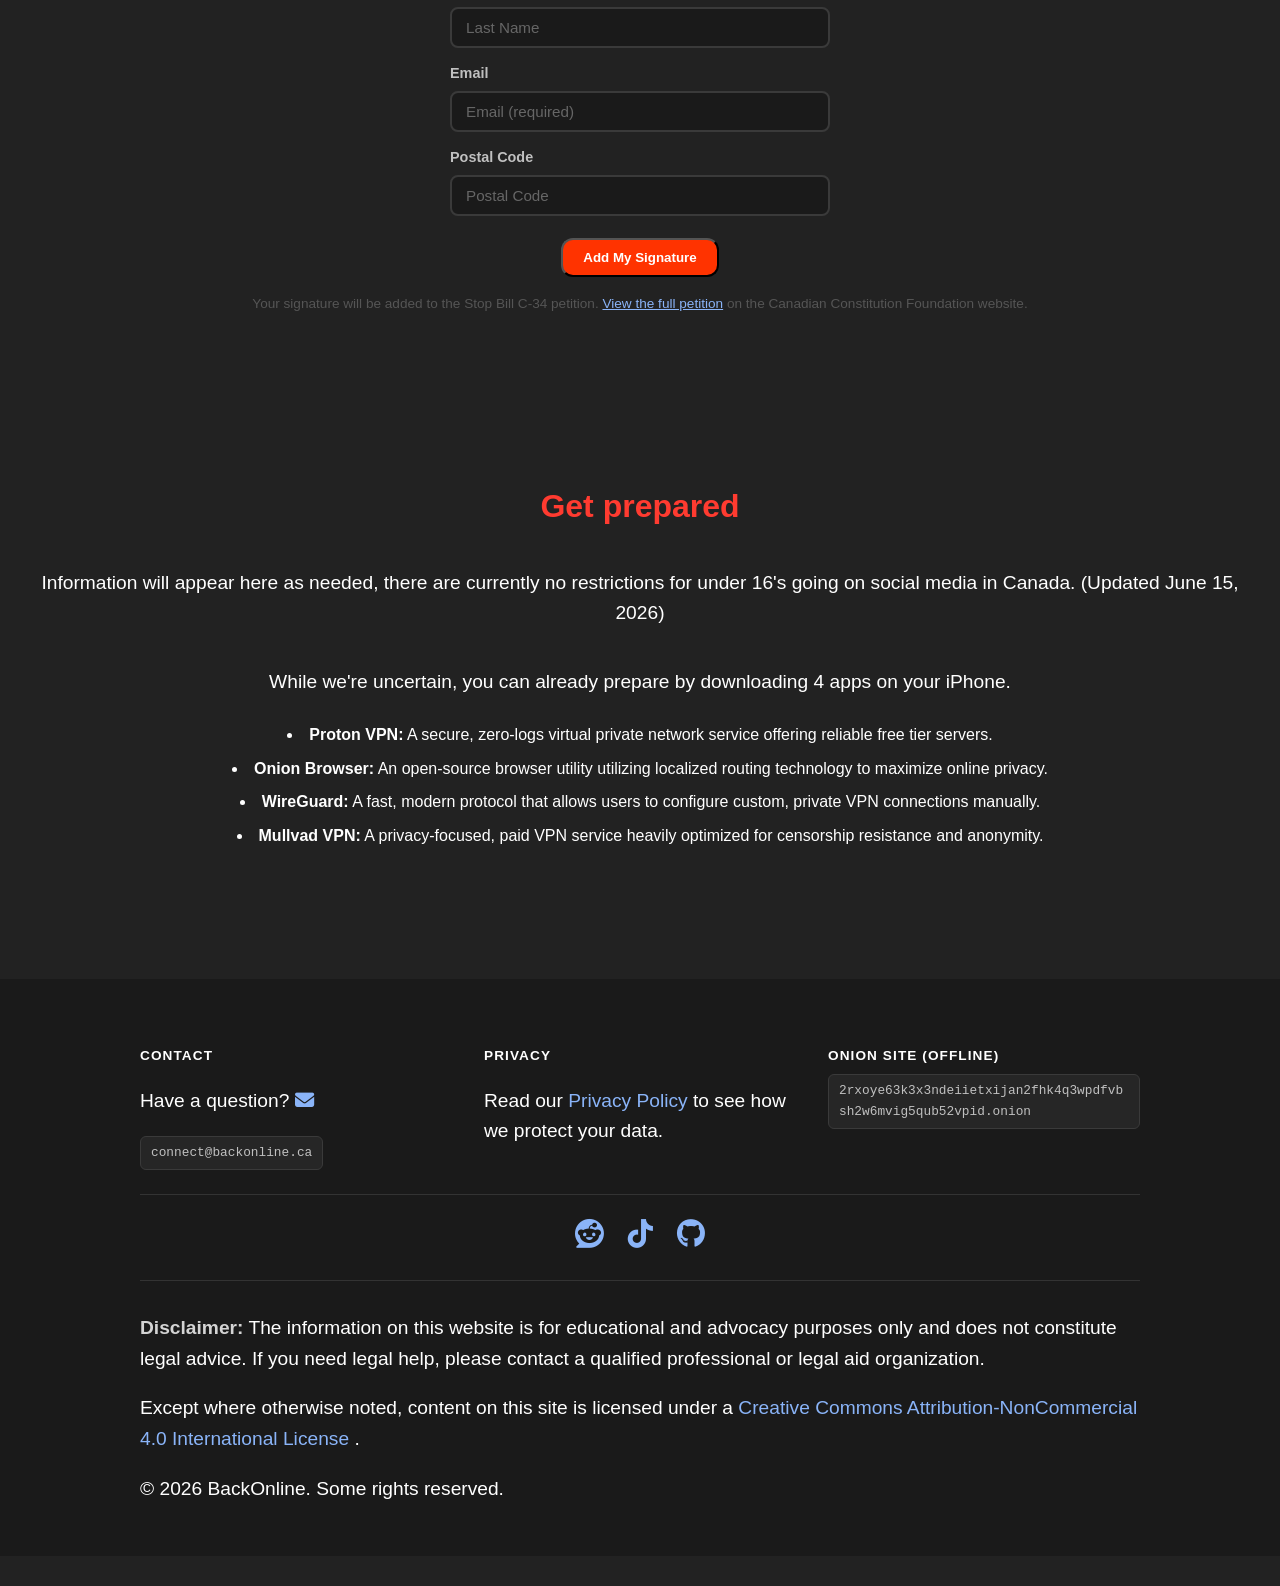
==== commit 42d006d7: "Revert "Updated MP lookup copy to accurately say BackOnline does not receive/store postal codes, but" ====
--- a/index.html
+++ b/index.html
@@ -84,7 +84,7 @@
 
 <div class="message reveal" id="mp-tool">
   <h2>Find Your Member of Parliament</h2>
-  <p>Enter your postal code to find the MP who represents you, then send them the editable message below. BackOnline never receives or stores your postal code; your browser sends it directly to OpenNorth for the lookup.</p>
+  <p>Enter your postal code to find the MP who represents you, then send them the editable message below. Everything happens in your browser — we never see or store your postal code.</p>
 
   <noscript>
     <div style="background-color: #1a1a1a; border: 2px solid #3a3a3a; border-radius: 8px; padding: 1.5rem; margin: 1.5rem auto; max-width: 500px;">
@@ -137,7 +137,7 @@
 [Your Postal Code]</textarea>
 
       <div class="mp-actions">
-        <button type="button" id="mp-send" class="skip-btn" disabled>Open in Email App</button>
+        <button type="button" id="mp-send" class="skip-btn">Open in Email App</button>
         <button type="button" id="mp-copy" class="skip-btn mp-secondary">Copy Message</button>
       </div>
       <p class="mp-fallback">Prefer to do it by hand? You can also send a letter postage free. <a href="https://www.ourcommons.ca/members/en"><strong>ourcommons.ca</strong></a> directory.</p>
@@ -170,27 +170,27 @@
     <p class="pipeline-chamber-label">House of Commons</p>
     <ol class="pipeline-stages">
       <li class="pipeline-step" data-stage="houseFirstReading">
-        <span class="step-dot" aria-hidden="true">○</span>
+        <span class="step-dot"><i class="fas fa-circle" aria-hidden="true"></i></span>
         <span class="step-name">First Reading</span>
         <span class="step-date"></span>
       </li>
       <li class="pipeline-step" data-stage="houseSecondReading">
-        <span class="step-dot" aria-hidden="true">○</span>
+        <span class="step-dot"><i class="fas fa-circle" aria-hidden="true"></i></span>
         <span class="step-name">Second Reading</span>
         <span class="step-date"></span>
       </li>
       <li class="pipeline-step" data-stage="houseCommittee">
-        <span class="step-dot" aria-hidden="true">○</span>
+        <span class="step-dot"><i class="fas fa-circle" aria-hidden="true"></i></span>
         <span class="step-name">Committee</span>
         <span class="step-date"></span>
       </li>
       <li class="pipeline-step" data-stage="houseReportStage">
-        <span class="step-dot" aria-hidden="true">○</span>
+        <span class="step-dot"><i class="fas fa-circle" aria-hidden="true"></i></span>
         <span class="step-name">Report Stage</span>
         <span class="step-date"></span>
       </li>
       <li class="pipeline-step" data-stage="houseThirdReading">
-        <span class="step-dot" aria-hidden="true">○</span>
+        <span class="step-dot"><i class="fas fa-circle" aria-hidden="true"></i></span>
         <span class="step-name">Third Reading</span>
         <span class="step-date"></span>
       </li>
@@ -201,17 +201,17 @@
     <p class="pipeline-chamber-label">Senate</p>
     <ol class="pipeline-stages">
       <li class="pipeline-step" data-stage="senateFirstReading">
-        <span class="step-dot" aria-hidden="true">○</span>
+        <span class="step-dot"><i class="fas fa-circle" aria-hidden="true"></i></span>
         <span class="step-name">First Reading</span>
         <span class="step-date"></span>
       </li>
       <li class="pipeline-step" data-stage="senateSecondReading">
-        <span class="step-dot" aria-hidden="true">○</span>
+        <span class="step-dot"><i class="fas fa-circle" aria-hidden="true"></i></span>
         <span class="step-name">Second Reading</span>
         <span class="step-date"></span>
       </li>
       <li class="pipeline-step" data-stage="senateThirdReading">
-        <span class="step-dot" aria-hidden="true">○</span>
+        <span class="step-dot"><i class="fas fa-circle" aria-hidden="true"></i></span>
         <span class="step-name">Third Reading</span>
         <span class="step-date"></span>
       </li>
@@ -221,7 +221,7 @@
 
     <ol class="pipeline-stages pipeline-assent">
       <li class="pipeline-step pipeline-step--assent" data-stage="royalAssent">
-        <span class="step-dot" aria-hidden="true">○</span>
+        <span class="step-dot"><i class="fas fa-circle" aria-hidden="true"></i></span>
         <span class="step-name">Royal Assent</span>
         <span class="step-date"></span>
       </li>
@@ -232,14 +232,14 @@
   <p class="bill-last-updated" id="bill-last-updated"></p>
   <p style="font-size:0.9rem; margin-top: 0;">
     <a href="https://www.parl.ca/LegisInfo/en/bill/45-1/c-34" target="_blank" rel="noopener">
-      View on parliament.ca <span class="external-icon" aria-hidden="true">↗</span>
+      View on parliament.ca <i class="fas fa-arrow-up-right-from-square" aria-hidden="true"></i>
     </a>
   </p>
 </div>
 
 <div class="message reveal" id="petition-section">
     <h2>Add Your Voice</h2>
-    <p>Join Canadians calling for the rejection of Bill C-34. Sign the petition against age verification and internet censorship.</p>
+    <p>Join thousands of Canadians calling for the rejection of Bill C-34. Sign the petition against age verification and internet censorship.</p>
 
     <noscript>
       <div style="background-color: #1a1a1a; border: 2px solid #3a3a3a; border-radius: 8px; padding: 1.5rem; margin: 1.5rem auto; max-width: 500px;">
@@ -275,26 +275,26 @@
       <p id="petition-message" style="font-size: 0.9rem; color: #888; margin-top: 1rem; display: none;"></p>
     </form>
 
-    <p style="font-size: 0.85rem; color: #777; margin-top: 1rem; text-align: center;">Your submission is sent directly to the Stop Bill C-34 petition. <a href="https://theccf.ca/stopc34/" target="_blank" rel="noopener" style="color: #8ab4f8; text-decoration: underline;">View the full petition</a> on the Canadian Constitution Foundation website.</p>
+    <p style="font-size: 0.85rem; color: #555; margin-top: 1rem; text-align: center;">Your signature will be added to the Stop Bill C-34 petition. <a href="https://theccf.ca/stopc34/" target="_blank" rel="noopener" style="color: #8ab4f8; text-decoration: underline;">View the full petition</a> on the Canadian Constitution Foundation website.</p>
 </div>
 
 <div class="message reveal">
     <h2 id="target-section">Get prepared</h2>
     <p>Information will appear here as needed, there are currently no restrictions for under 16's going on social media in Canada. (Updated June 15, 2026)</p>
     <p>While we're uncertain, you can already prepare by downloading 4 apps on your iPhone.</p>
-    <ul class="prepared-list">
-      <li><strong>Proton VPN:</strong> Use it to reach blocked apps and websites.</li>
-      <li><strong>Onion Browser:</strong> Use it when regular browsers cannot open a site.</li>
-      <li><strong>WireGuard:</strong> Use it to connect to a private VPN server.</li>
-      <li><strong>Mullvad VPN:</strong> Use it if free VPNs are blocked or too slow.</li>
-    </ul>
+    <ul>
+  <li><strong>Proton VPN:</strong> A secure, zero-logs virtual private network service offering reliable free tier servers.</li>
+  <li><strong>Onion Browser:</strong> An open-source browser utility utilizing localized routing technology to maximize online privacy.</li>
+  <li><strong>WireGuard:</strong> A fast, modern protocol that allows users to configure custom, private VPN connections manually.</li>
+  <li><strong>Mullvad VPN:</strong> A privacy-focused, paid VPN service heavily optimized for censorship resistance and anonymity.</li>
+</ul>
 </div>
 
 <footer class="site-footer-vertical">
   <div class="footer-main">
     <div class="footer-item">
       <h4>Contact</h4>
-      <p>Have a question? <a href="mailto:connect@backonline.ca" aria-label="Email BackOnline">Email us</a></p>
+      <p>Have a question? <a href="mailto:connect@backonline.ca"><i class="fas fa-envelope"></i></a></p>
       <code class="box">connect@backonline.ca</code>
     </div>
 
@@ -341,4 +341,4 @@
 
 <script src="script.js"></script>
 </body>
-</html>
+</html>
--- a/styles.css
+++ b/styles.css
@@ -49,15 +49,6 @@
 ol { text-align: left; }
 ul { margin-top: 5px; padding-left: 20px; }
 li { color: #ffffff; margin-bottom: 8px; }
-
-a:focus-visible,
-button:focus-visible,
-summary:focus-visible,
-input:focus-visible,
-textarea:focus-visible {
-    outline: 3px solid #8ab4f8;
-    outline-offset: 3px;
-}
 
 /* 3. Site header + Nav
    ------------------------------------------------------------ */
@@ -259,8 +250,13 @@
     align-items: center;
     text-align: center;
     padding: 10px;
+}
+
+.headline h1 {
     font-size: clamp(2rem, 8vw, 4.5rem);
     line-height: 1.1;
+    max-width: 900px;
+    margin: 0;
 }
 
 .underline-animate {
@@ -369,11 +365,6 @@
     font-weight: bold;
 }
 
-.skip-btn:disabled {
-    cursor: not-allowed;
-    opacity: 0.55;
-}
-
 /* Stack the hero buttons in a horizontal row on wider screens */
 @media (min-width: 700px) {
     .btn-row {
@@ -415,10 +406,7 @@
     cursor: pointer;
     font-weight: bold;
     font-size: 1.1em;
-}
-
-#target-section {
-    scroll-margin-top: 90px;
+    outline: none;
 }
 
 /* Center lists inside content blocks (no left bullet indent) */
@@ -427,44 +415,6 @@
     padding-left: 0;
     text-align: center;
     width: 100%;
-}
-
-.message .prepared-list {
-    display: grid;
-    gap: 12px;
-    list-style: none;
-    max-width: 760px;
-    margin: 1.25rem auto 0;
-    padding: 0;
-    text-align: left;
-}
-
-.prepared-list li {
-    position: relative;
-    margin: 0;
-    padding: 14px 16px 14px 44px;
-    background-color: #1a1a1a;
-    border: 1px solid #3a3a3a;
-    border-left: 4px solid #ff3300;
-    border-radius: 8px;
-    color: #d8d8d8;
-    line-height: 1.55;
-}
-
-.prepared-list li::before {
-    content: "";
-    position: absolute;
-    top: 1.2rem;
-    left: 18px;
-    width: 9px;
-    height: 9px;
-    background-color: #ff3300;
-    border-radius: 50%;
-    box-shadow: 0 0 0 4px rgba(255, 51, 0, 0.16);
-}
-
-.prepared-list strong {
-    color: #ffffff;
 }
 
 .template-body {
@@ -501,7 +451,7 @@
 
 .mp-input-wide { max-width: none; }
 
-.mp-input:focus { border-color: #ff3300; }
+.mp-input:focus { outline: none; border-color: #ff3300; }
 
 .mp-form .mp-submit { margin: 0; }
 
@@ -574,7 +524,7 @@
     resize: vertical;
 }
 
-.mp-textarea:focus { border-color: #ff3300; }
+.mp-textarea:focus { outline: none; border-color: #ff3300; }
 
 .mp-actions {
     display: flex;
@@ -737,6 +687,7 @@
 }
 
 .form-group input:focus {
+    outline: none;
     border-color: #FF3B30;
 }
 
@@ -956,7 +907,6 @@
     color: #8ab4f8;
     transition: color 0.15s ease, transform 0.15s ease;
     text-decoration: none;
-    min-height: 44px;
 }
 
 .social-icons a:hover {
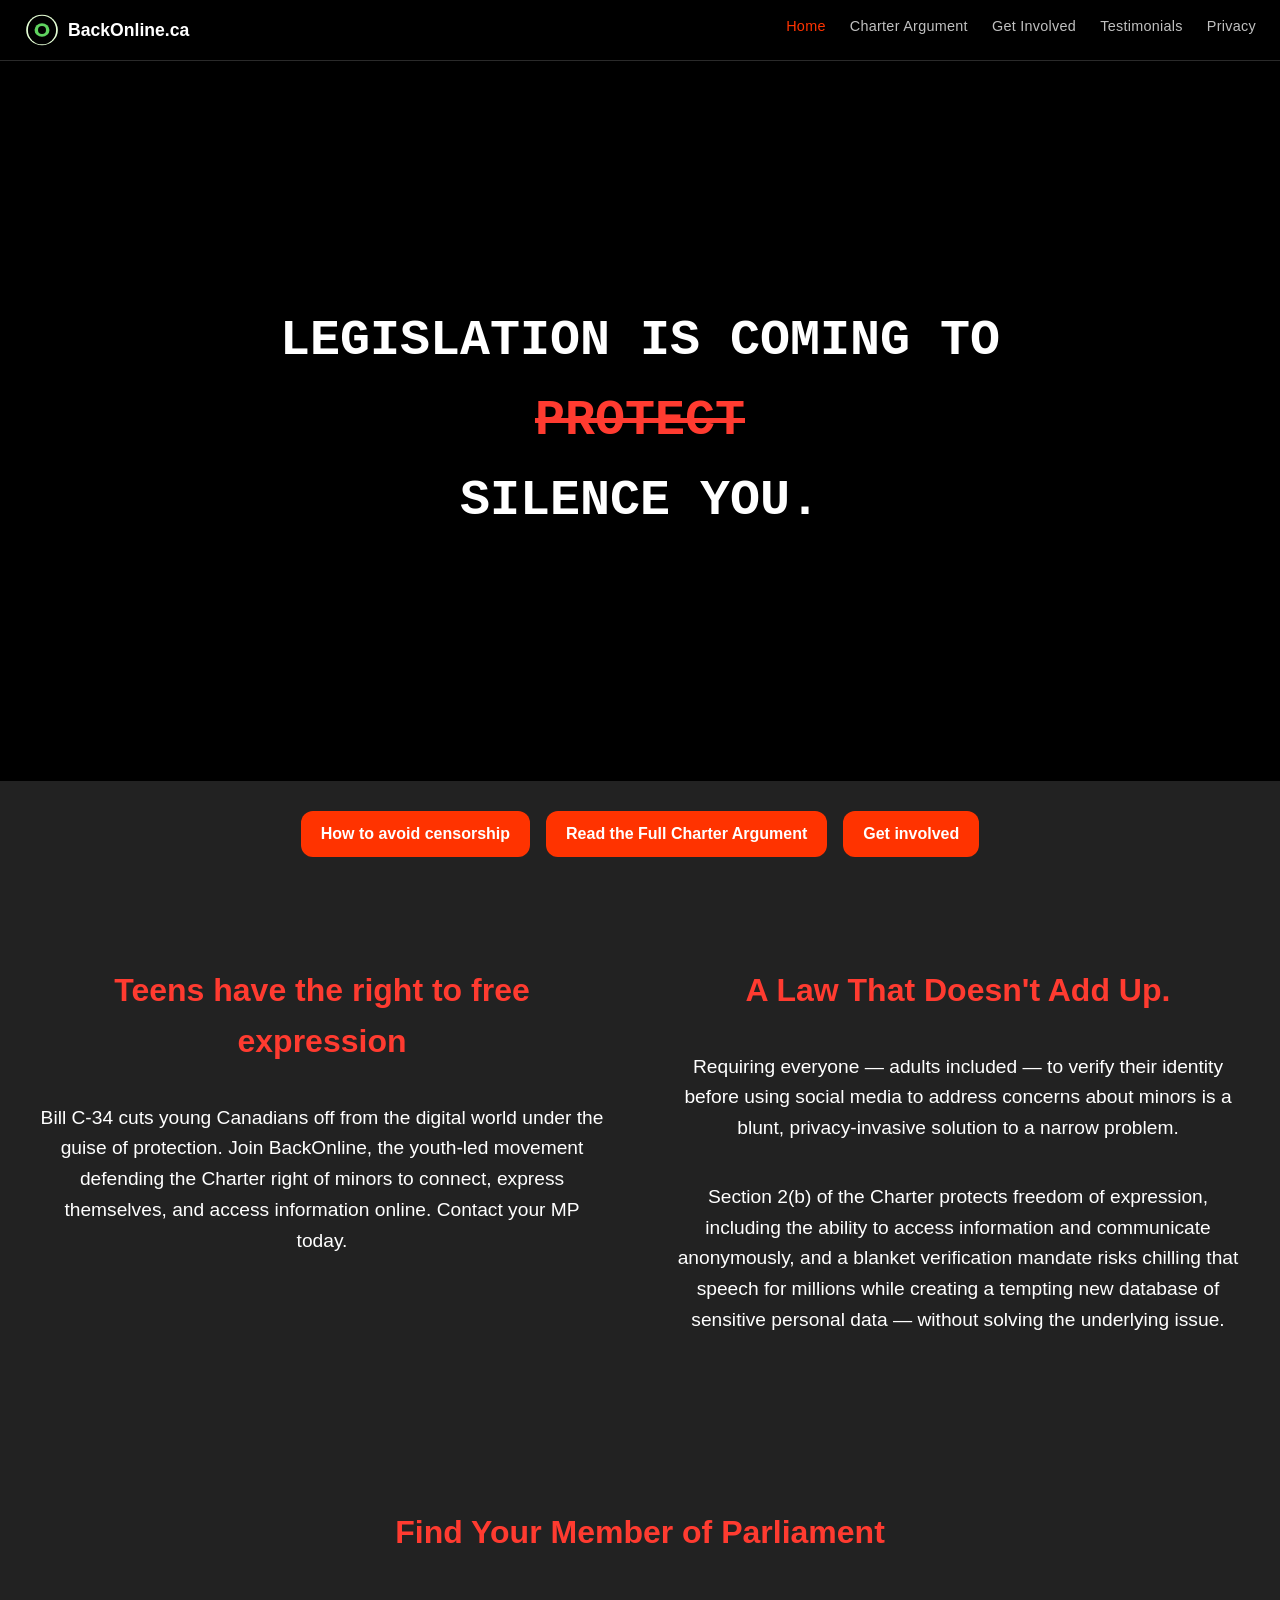
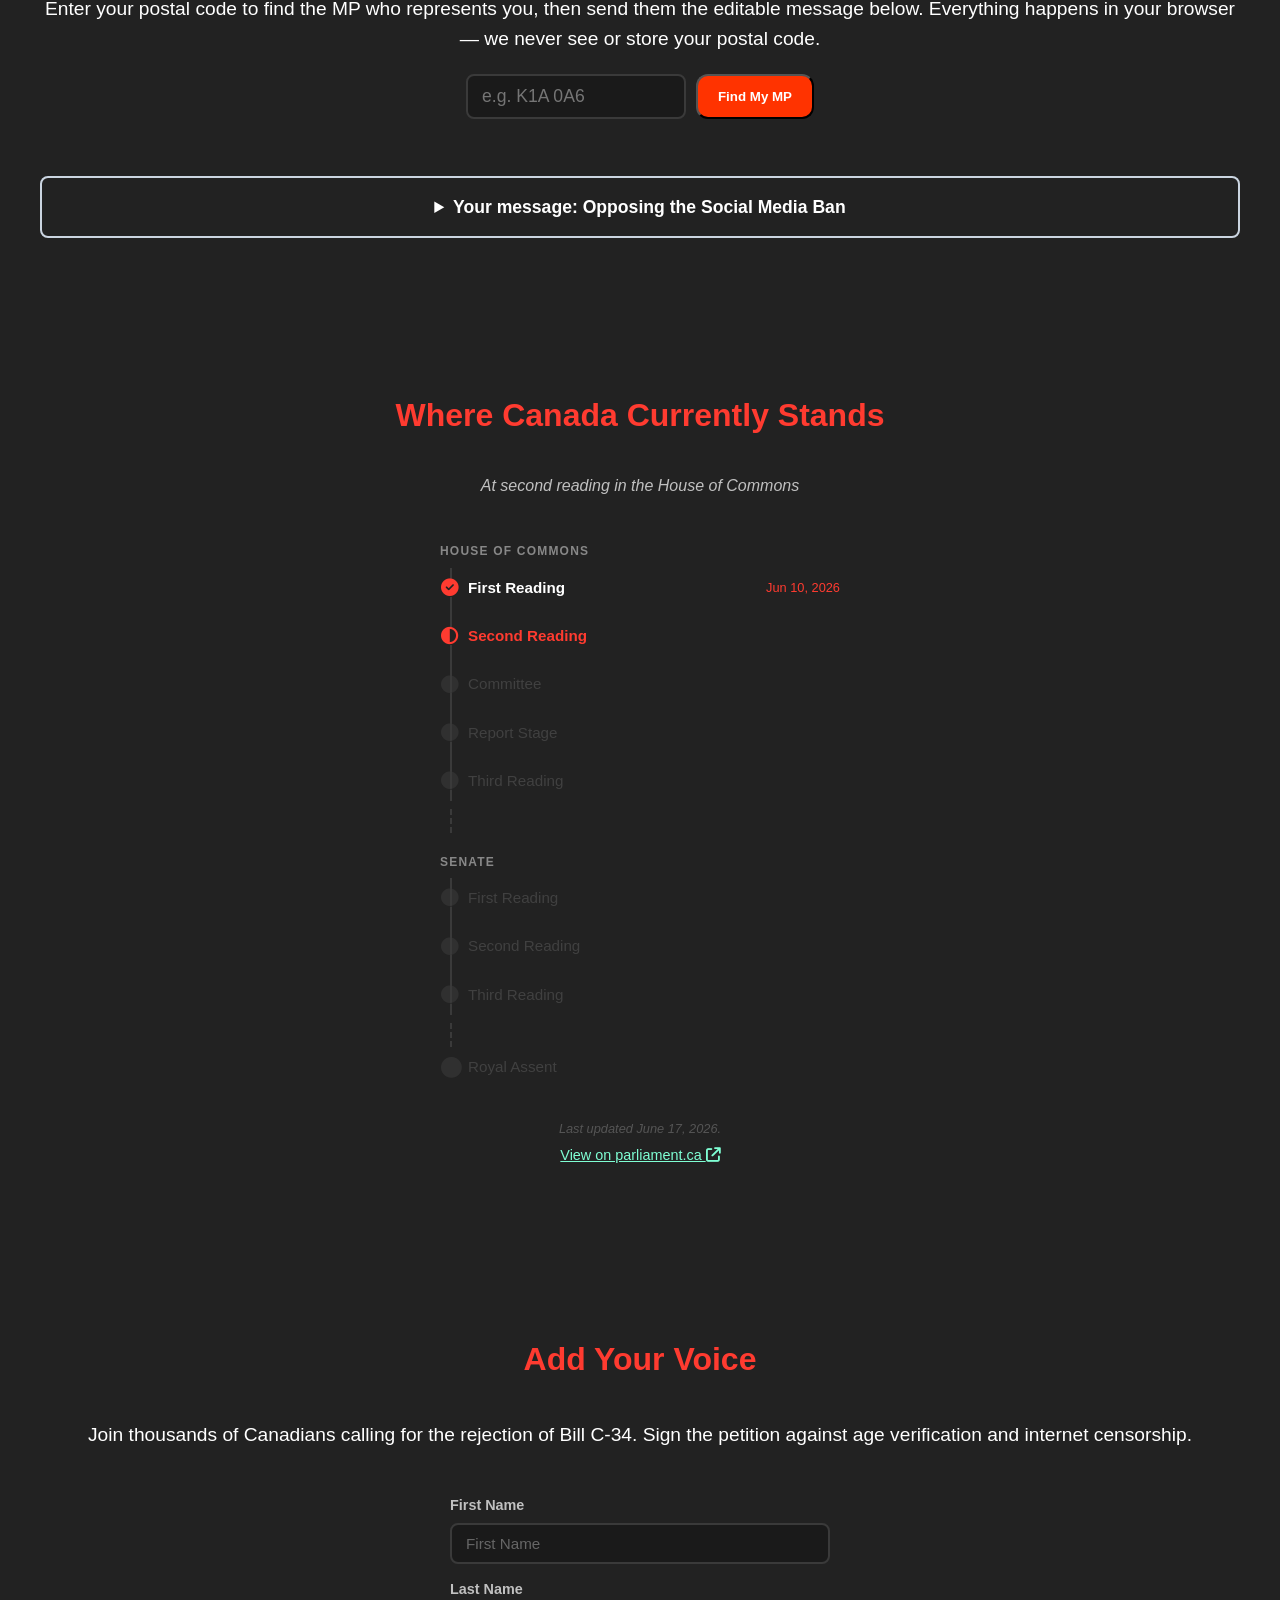
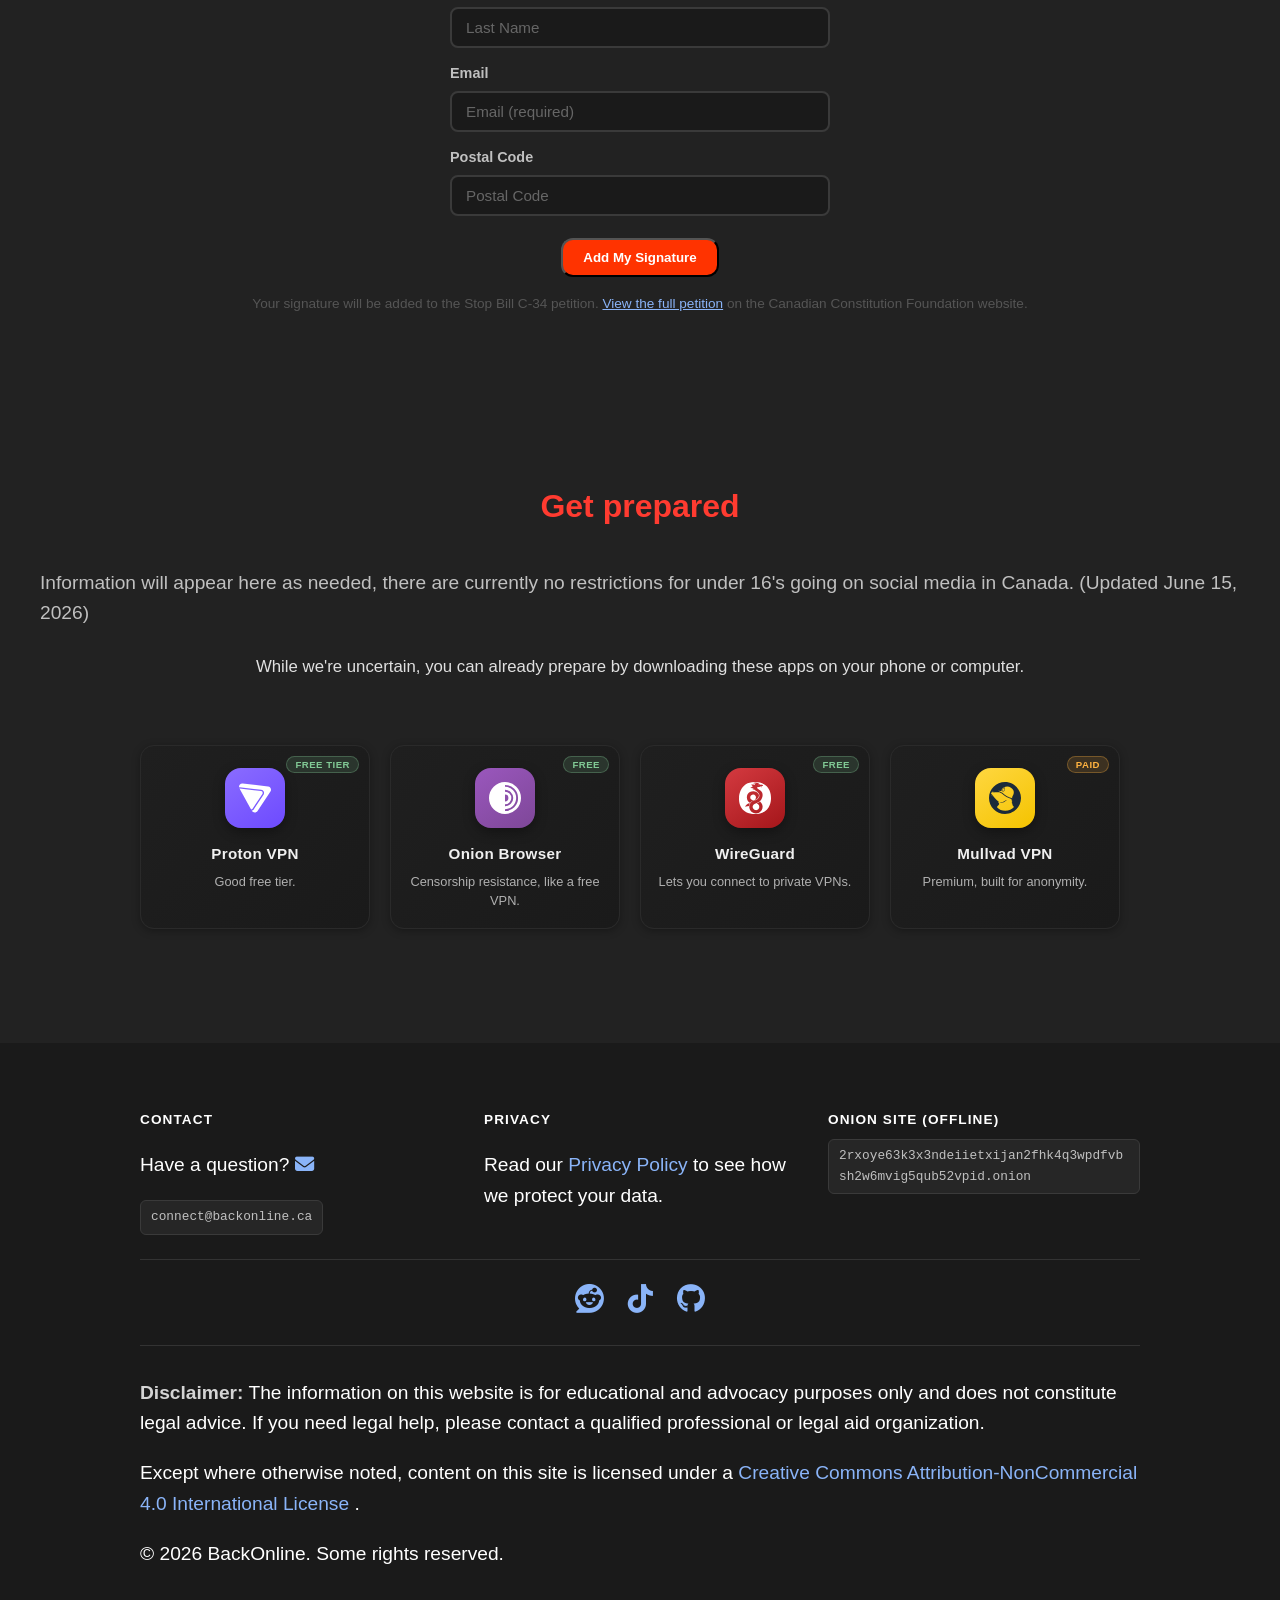
==== commit ee2fa19d: "Improved get prepared section Co-authored-by: Copilot <copilot@github.com>" ====
--- a/index.html
+++ b/index.html
@@ -281,13 +281,49 @@
 <div class="message reveal">
     <h2 id="target-section">Get prepared</h2>
     <p>Information will appear here as needed, there are currently no restrictions for under 16's going on social media in Canada. (Updated June 15, 2026)</p>
-    <p>While we're uncertain, you can already prepare by downloading 4 apps on your iPhone.</p>
-    <ul>
-  <li><strong>Proton VPN:</strong> A secure, zero-logs virtual private network service offering reliable free tier servers.</li>
-  <li><strong>Onion Browser:</strong> An open-source browser utility utilizing localized routing technology to maximize online privacy.</li>
-  <li><strong>WireGuard:</strong> A fast, modern protocol that allows users to configure custom, private VPN connections manually.</li>
-  <li><strong>Mullvad VPN:</strong> A privacy-focused, paid VPN service heavily optimized for censorship resistance and anonymity.</li>
-</ul>
+    <p>While we're uncertain, you can already prepare by downloading these apps on your phone or computer.</p>
+    <ul class="privacy-apps-grid">
+      <li>
+        <a class="privacy-app-card" href="https://protonvpn.com/" target="_blank" rel="noopener noreferrer" aria-label="Proton VPN — opens the official site in a new tab">
+          <span class="app-icon proton-icon">
+            <svg viewBox="0 0 24 24" aria-hidden="true" focusable="false"><path fill="currentColor" d="m10.176 20.058.858-1.28 6.513-9.838c.57-.86.026-2.014-1.005-2.131L.378 4.95l8.373 15.055a.84.84 0 0 0 1.424.052h.001zM23.586 7.14l-9.662 14.61c-1.036 1.567-3.38 1.478-4.293-.162l-.093-.168c.3-.01.594-.086.855-.235a1.85 1.85 0 0 0 .612-.57l.86-1.28 6.516-9.844c.46-.694.525-1.56.173-2.314a2.375 2.375 0 0 0-1.899-1.364L.493 3.956l-.476-.054C-.163 2.392 1.101.95 2.784 1.143l18.991 2.16c1.856.21 2.835 2.289 1.812 3.838z"/></svg>
+          </span>
+          <strong>Proton VPN</strong>
+          <p>Good free tier.</p>
+          <span class="app-tag free">Free tier</span>
+        </a>
+      </li>
+      <li>
+        <a class="privacy-app-card" href="https://onionbrowser.com/" target="_blank" rel="noopener noreferrer" aria-label="Onion Browser — opens the official site in a new tab">
+          <span class="app-icon onion-icon">
+            <svg viewBox="0 0 24 24" aria-hidden="true" focusable="false"><path fill="currentColor" d="M12 21.82v-1.46A8.36 8.36 0 0020.36 12 8.36 8.36 0 0012 3.64V2.18A9.83 9.83 0 0121.82 12 9.83 9.83 0 0112 21.82zm0-5.09A4.74 4.74 0 0016.73 12 4.74 4.74 0 0012 7.27V5.82A6.17 6.17 0 0118.18 12 6.17 6.17 0 0112 18.18zm0-7.27A2.54 2.54 0 0114.55 12 2.54 2.54 0 0112 14.54zM0 12a12 12 0 0012 12 12 12 0 0012-12A12 12 0 0012 0 12 12 0 000 12z"/></svg>
+          </span>
+          <strong>Onion Browser</strong>
+          <p>Censorship resistance, like a free VPN.</p>
+          <span class="app-tag free">Free</span>
+        </a>
+      </li>
+      <li>
+        <a class="privacy-app-card" href="https://www.wireguard.com/" target="_blank" rel="noopener noreferrer" aria-label="WireGuard — opens the official site in a new tab">
+          <span class="app-icon wireguard-icon">
+            <svg viewBox="0 0 24 24" aria-hidden="true" focusable="false"><path fill="currentColor" d="M23.98 11.645S24.533 0 11.735 0C.418 0 .064 11.17.064 11.17S-1.6 24 11.997 24C25.04 24 23.98 11.645 23.98 11.645zM8.155 7.576c2.4-1.47 5.469-.571 6.618 1.638.218.419.246 1.063.108 1.503-.477 1.516-1.601 2.366-3.145 2.728.455-.39.817-.832.933-1.442a2.112 2.112 0 0 0-.364-1.677 2.14 2.14 0 0 0-2.465-.75c-.95.36-1.47 1.228-1.377 2.294.087.99.839 1.632 2.245 1.876-.21.111-.372.193-.53.281a5.113 5.113 0 0 0-1.644 1.43c-.143.192-.24.208-.458.075-2.827-1.729-3.009-6.067.078-7.956zM6.04 18.258c-.455.116-.895.286-1.359.438.227-1.532 2.021-2.943 3.539-2.782a3.91 3.91 0 0 0-.74 2.072c-.504.093-.98.155-1.44.272zM15.703 3.3c.448.017.898.01 1.347.02a2.324 2.324 0 0 1 .334.047 3.249 3.249 0 0 1-.34.434c-.16.15-.341.296-.573.069-.055-.055-.187-.042-.283-.044-.447-.005-.894-.02-1.34-.003a8.323 8.323 0 0 0-1.154.118c-.072.013-.178.25-.146.338.078.207.191.435.359.567.619.49 1.277.928 1.9 1.413.604.472 1.167.99 1.51 1.7.446.928.46 1.9.267 2.877-.322 1.63-1.147 2.98-2.483 3.962-.538.395-1.205.62-1.821.903-.543.25-1.1.465-1.644.712-.98.446-1.53 1.51-1.369 2.615.149 1.015 1.04 1.862 2.059 2.037 1.223.21 2.486-.586 2.785-1.83.336-1.397-.423-2.646-1.845-3.024l-.256-.066c.38-.17.708-.291 1.012-.458q.793-.437 1.558-.925c.15-.096.231-.096.36.014.977.846 1.56 1.898 1.724 3.187.27 2.135-.74 4.096-2.646 5.101-2.948 1.555-6.557-.215-7.208-3.484-.558-2.8 1.418-5.34 3.797-5.83 1.023-.211 1.958-.637 2.685-1.425.47-.508.697-.944.775-1.141a3.165 3.165 0 0 0 .217-1.158 2.71 2.71 0 0 0-.237-.992c-.248-.566-1.2-1.466-1.435-1.656l-2.24-1.754c-.079-.065-.168-.06-.36-.047-.23.016-.815.048-1.067-.018.204-.155.76-.38 1-.56-.726-.49-1.554-.314-2.315-.46.176-.328 1.046-.831 1.541-.888a7.323 7.323 0 0 0-.135-.822c-.03-.111-.154-.22-.263-.283-.262-.154-.541-.281-.843-.434a1.755 1.755 0 0 1 .906-.28 3.385 3.385 0 0 1 .908.088c.54.123.97.042 1.399-.324-.338-.136-.676-.26-1.003-.407a9.843 9.843 0 0 1-.942-.493c.85.118 1.671.437 2.54.32l.022-.118-2.018-.47c1.203-.11 2.323-.128 3.384.388.299.146.61.266.897.432.14.08.233.24.348.365.09.098.164.23.276.29.424.225.89.234 1.366.223l.01-.16c.479.15 1.017.702 1.017 1.105-.776 0-1.55-.003-2.325.004-.083 0-.165.061-.247.094.078.046.155.128.235.131zM14.703 2.153a.118.118 0 0 0-.016.19.179.179 0 0 0 .246.065c.075-.038.148-.078.238-.125-.072-.062-.13-.114-.19-.163-.106-.087-.193-.032-.278.033z"/></svg>
+          </span>
+          <strong>WireGuard</strong>
+          <p>Lets you connect to private VPNs.</p>
+          <span class="app-tag free">Free</span>
+        </a>
+      </li>
+      <li>
+        <a class="privacy-app-card" href="https://mullvad.net/" target="_blank" rel="noopener noreferrer" aria-label="Mullvad VPN — opens the official site in a new tab">
+          <span class="app-icon mullvad-icon">
+            <svg viewBox="0 0 24 24" aria-hidden="true" focusable="false"><path fill="currentColor" d="M12 0C5.371 0 0 5.362 0 12c0 6.629 5.381 12 12 12s12-5.371 12-12S18.629 0 12 0zm1.651 3.363c1.908-.02 4.059 1.28 4.701 2.951.381 1 .267 2.086-.057 3.086-.266.819-1.238 2-.876 2.886-.143-.038-3.124-1.048-3.98-1.505-1.344-.838-2.544-1.867-3.448-2.657l-.03-.029-3.047-1.447a1.037 1.037 0 0 1-.104-.058c.419.029 2.085.23 2.828.058-.143-.39-.105-.896.095-1.372.286-.657.83-1.095 1.343-1.095.105 0 .2.019.296.057A3.411 3.411 0 0 1 12.39 3.6a3.49 3.49 0 0 1 1.26-.237zm-2.499.97c-.457 0-.962.42-1.228 1.02-.2.447-.229.933-.086 1.304a.813.813 0 0 0 .41.457.696.696 0 0 0 .285.058c.457 0 .962-.42 1.22-1.02.161-.362.209-.742.152-1.076a.91.91 0 0 0-.467-.676.6.6 0 0 0-.286-.067zm0 .286c.057 0 .115.01.172.038.152.067.266.238.304.467.048.276.01.6-.133.905-.21.485-.619.838-.962.838a.444.444 0 0 1-.162-.029c-.142-.057-.219-.19-.257-.295-.114-.286-.085-.705.076-1.086.21-.495.62-.838.962-.838zM3.01 6.362 2.943 7.79l.133.037.943-1.123-.648 1.104c1.01-.2 2.658-.247 4.42-.114l1.837.895c.915.8 2.124 1.839 3.486 2.686l3.553 1.4.438.638h-.372l.781.943-.714-.114c.01.066.714.876.714.876l-.562.076c.02.067.572.753.572.753l-.42-.03c.03.106.677 1.153.677 1.163 0 .01-.229-.057-.381-.105.543 1.21 1.324 1.448 1.362 1.943-2.667 3.419-9.667 3.952-12.771.124-.067-.314.619-.838 1.057-1.429.21-.286.4-.59.533-.905.19-.58-.21-.533-.476-1.028-.047-.086-.086-.2-.047-.305.057-.19.38-.324.438-.286 1.314.877 3.762.59 5.266-1.142 0 0 .458.114.696.18l-.686-.457-.048-.028c-.028.019-.067.038-.095.057-3.124 2.38-5.152 1.352-5.152 1.352a3.243 3.243 0 0 0-.438-.39c-2.124-1.495-3.639-3.505-4.324-4.81l-.257 1.381.057-1.838-.914 1.276.676-1.371c-.505-.067-.79-.572-.676-.981.094-.426.63-.738 1.096-.527z"/></svg>
+          </span>
+          <strong>Mullvad VPN</strong>
+          <p>Premium, built for anonymity.</p>
+          <span class="app-tag paid">Paid</span>
+        </a>
+      </li>
+    </ul>
 </div>
 
 <footer class="site-footer-vertical">
--- a/styles.css
+++ b/styles.css
@@ -965,3 +965,161 @@
     color: #888;
     font-size: 0.85rem;
 }
+
+/* 12. Get Prepared Section
+   ------------------------------------------------------------ */
+.privacy-apps-grid {
+    display: grid;
+    grid-template-columns: repeat(auto-fit, minmax(180px, 1fr));
+    gap: 1.25rem;
+    width: 100%;
+    max-width: 1000px;
+    margin: 2rem auto 0;
+    padding: 0 20px;
+    list-style: none;
+    box-sizing: border-box;
+}
+
+.privacy-apps-grid li {
+    display: flex;
+}
+
+.privacy-app-card {
+    position: relative;
+    flex: 1;
+    background: linear-gradient(135deg, #1f1f1f 0%, #1a1a1a 100%);
+    border: 1px solid #2a2a2a;
+    border-radius: 14px;
+    padding: 22px 16px 18px;
+    margin: 0;
+    transition: transform 0.25s ease, box-shadow 0.25s ease, border-color 0.25s ease, background 0.25s ease;
+    display: flex;
+    flex-direction: column;
+    align-items: center;
+    text-align: center;
+    box-shadow: 0 2px 8px rgba(0, 0, 0, 0.3);
+    text-decoration: none;
+    color: inherit;
+    font-family: inherit;
+}
+
+.privacy-app-card:hover {
+    background: linear-gradient(135deg, #242424 0%, #1f1f1f 100%);
+    border-color: #3a3a3a;
+    transform: translateY(-4px);
+    box-shadow: 0 10px 24px rgba(0, 0, 0, 0.45);
+}
+
+.privacy-app-card:focus-visible {
+    outline: 2px solid #8ab4f8;
+    outline-offset: 3px;
+}
+
+/* App-icon "tile" — mimics a phone home-screen icon */
+.app-icon {
+    display: inline-flex;
+    align-items: center;
+    justify-content: center;
+    width: 60px;
+    height: 60px;
+    border-radius: 16px;
+    margin-bottom: 14px;
+    box-shadow: 0 4px 12px rgba(0, 0, 0, 0.35);
+    transition: transform 0.25s ease, box-shadow 0.25s ease;
+}
+
+.app-icon svg {
+    width: 32px;
+    height: 32px;
+    display: block;
+    fill: currentColor;
+}
+
+.privacy-app-card:hover .app-icon {
+    transform: scale(1.08);
+}
+
+/* Brand colours — tinted gradient tile with the logo in a contrasting colour */
+.proton-icon {
+    background: linear-gradient(145deg, #8a6cff 0%, #6d4aff 100%);
+    color: #fff;
+}
+
+.onion-icon {
+    background: linear-gradient(145deg, #9a57bd 0%, #7e4798 100%);
+    color: #fff;
+}
+
+.wireguard-icon {
+    background: linear-gradient(145deg, #d43a40 0%, #a4161a 100%);
+    color: #fff;
+}
+
+.mullvad-icon {
+    background: linear-gradient(145deg, #ffd740 0%, #f4c300 100%);
+    color: #1b2a3a;
+}
+
+/* Brand-tinted glow on hover */
+.privacy-app-card:hover .proton-icon    { box-shadow: 0 6px 18px rgba(109, 74, 255, 0.5); }
+.privacy-app-card:hover .onion-icon     { box-shadow: 0 6px 18px rgba(126, 71, 152, 0.5); }
+.privacy-app-card:hover .wireguard-icon { box-shadow: 0 6px 18px rgba(164, 22, 26, 0.5); }
+.privacy-app-card:hover .mullvad-icon   { box-shadow: 0 6px 18px rgba(244, 195, 0, 0.45); }
+
+/* Text styling */
+.privacy-app-card strong {
+    display: block;
+    font-size: 0.95rem;
+    font-weight: 600;
+    letter-spacing: 0.3px;
+    margin-bottom: 6px;
+    color: #f0f0f0;
+}
+
+.privacy-app-card p {
+    font-size: 0.8rem;
+    line-height: 1.5;
+    color: #b0b0b0;
+    margin: 0;
+    padding: 0;
+}
+
+/* Free / Paid pill */
+.app-tag {
+    position: absolute;
+    top: 10px;
+    right: 10px;
+    font-size: 0.6rem;
+    font-weight: 700;
+    letter-spacing: 0.5px;
+    text-transform: uppercase;
+    padding: 3px 8px;
+    border-radius: 999px;
+    line-height: 1;
+}
+
+.app-tag.free {
+    background: rgba(129, 201, 149, 0.14);
+    color: #81c995;
+    border: 1px solid rgba(129, 201, 149, 0.3);
+}
+
+.app-tag.paid {
+    background: rgba(255, 179, 64, 0.14);
+    color: #ffb340;
+    border: 1px solid rgba(255, 179, 64, 0.3);
+}
+
+/* Intro text above the list */
+#target-section + p {
+    max-width: 100%;
+    text-align: left;
+    color: #c0c0c0;
+    margin-bottom: 0.5rem;
+}
+
+#target-section + p + p {
+    font-size: 1.05rem;
+    color: #e0e0e0;
+    margin-bottom: 2rem;
+}
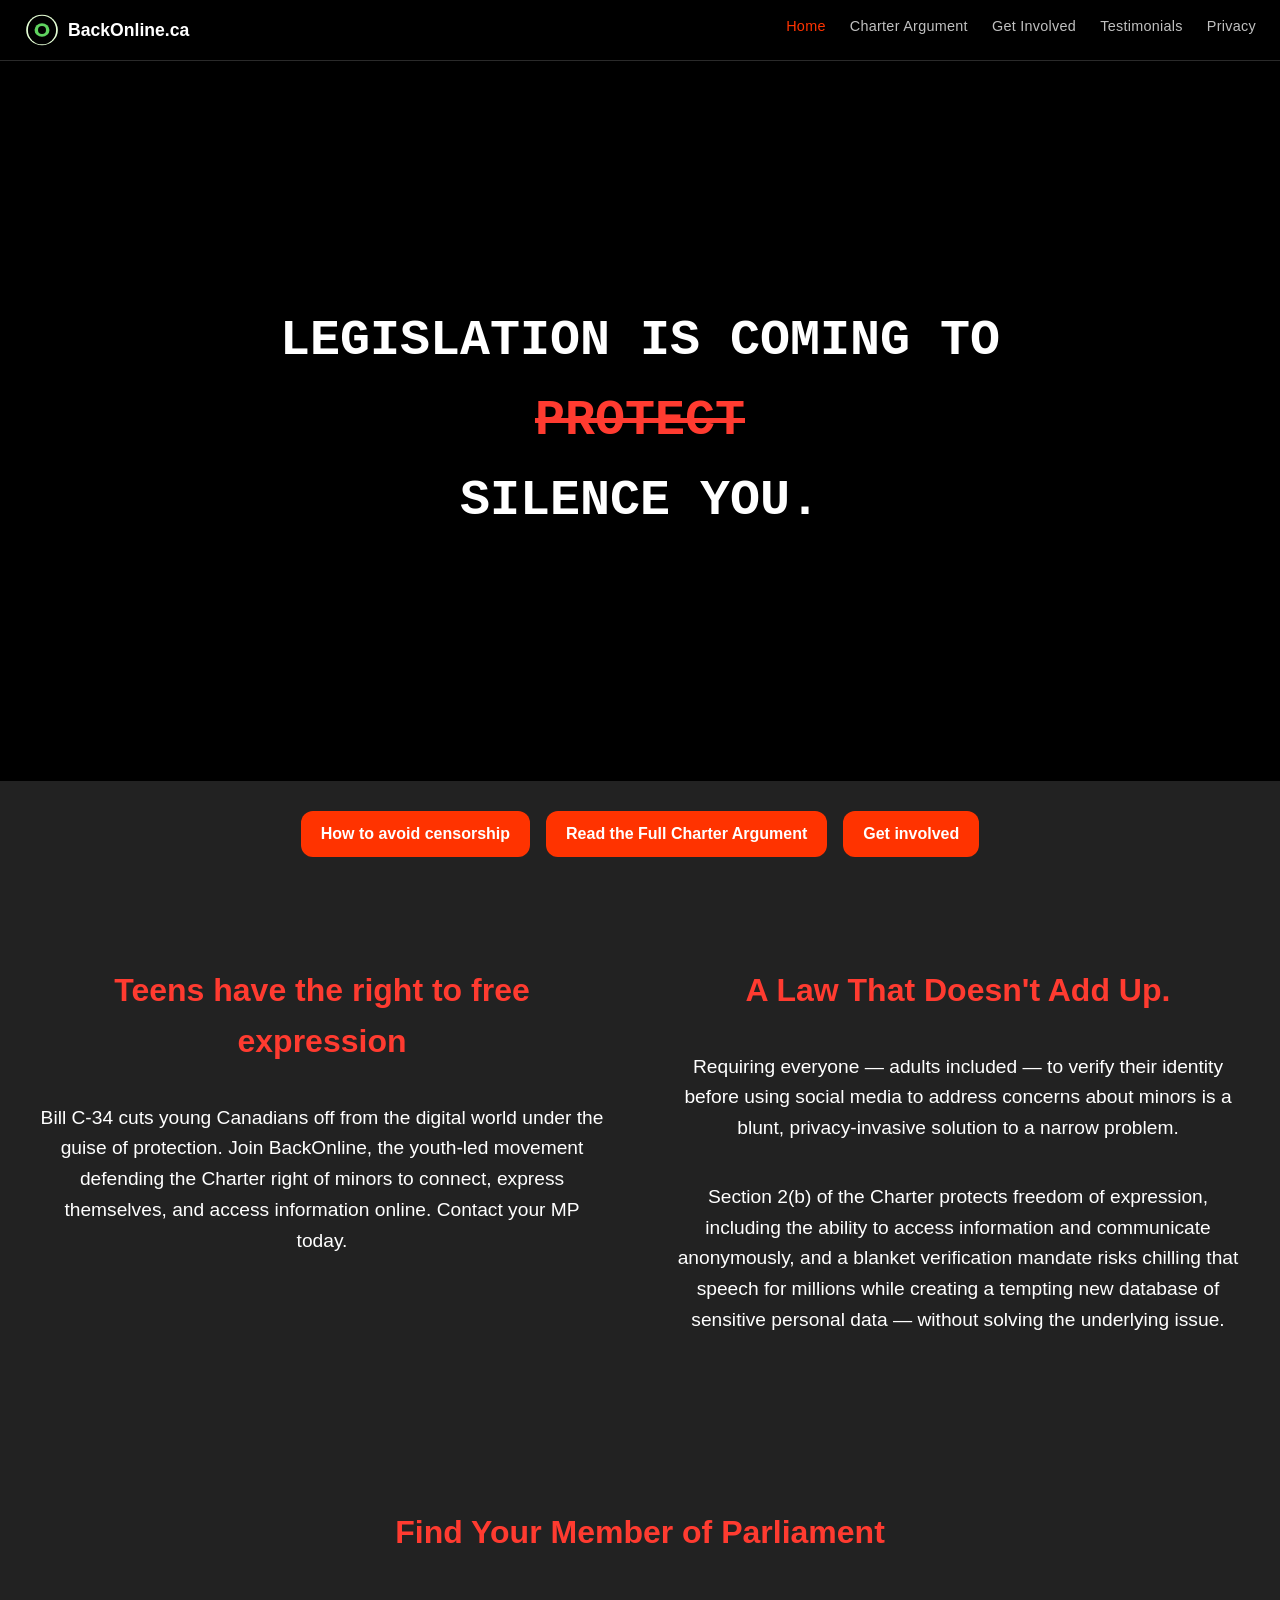
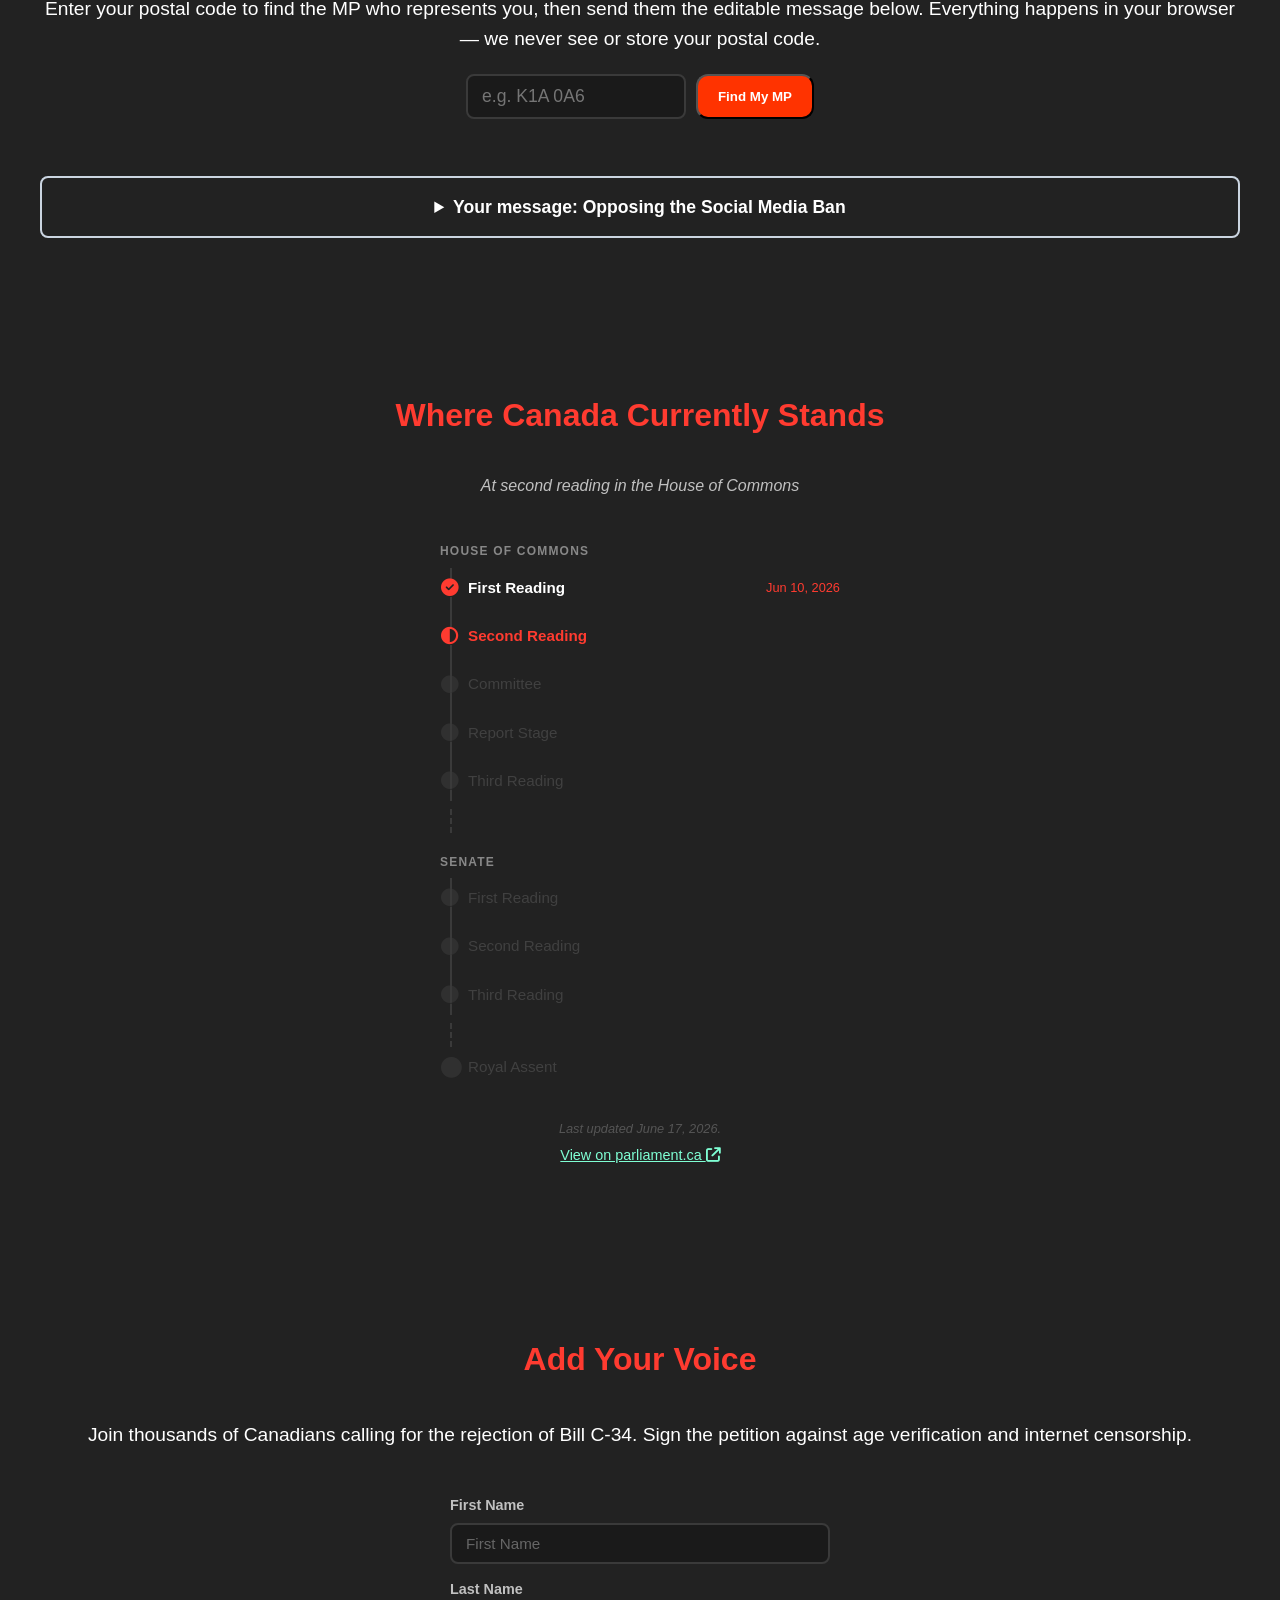
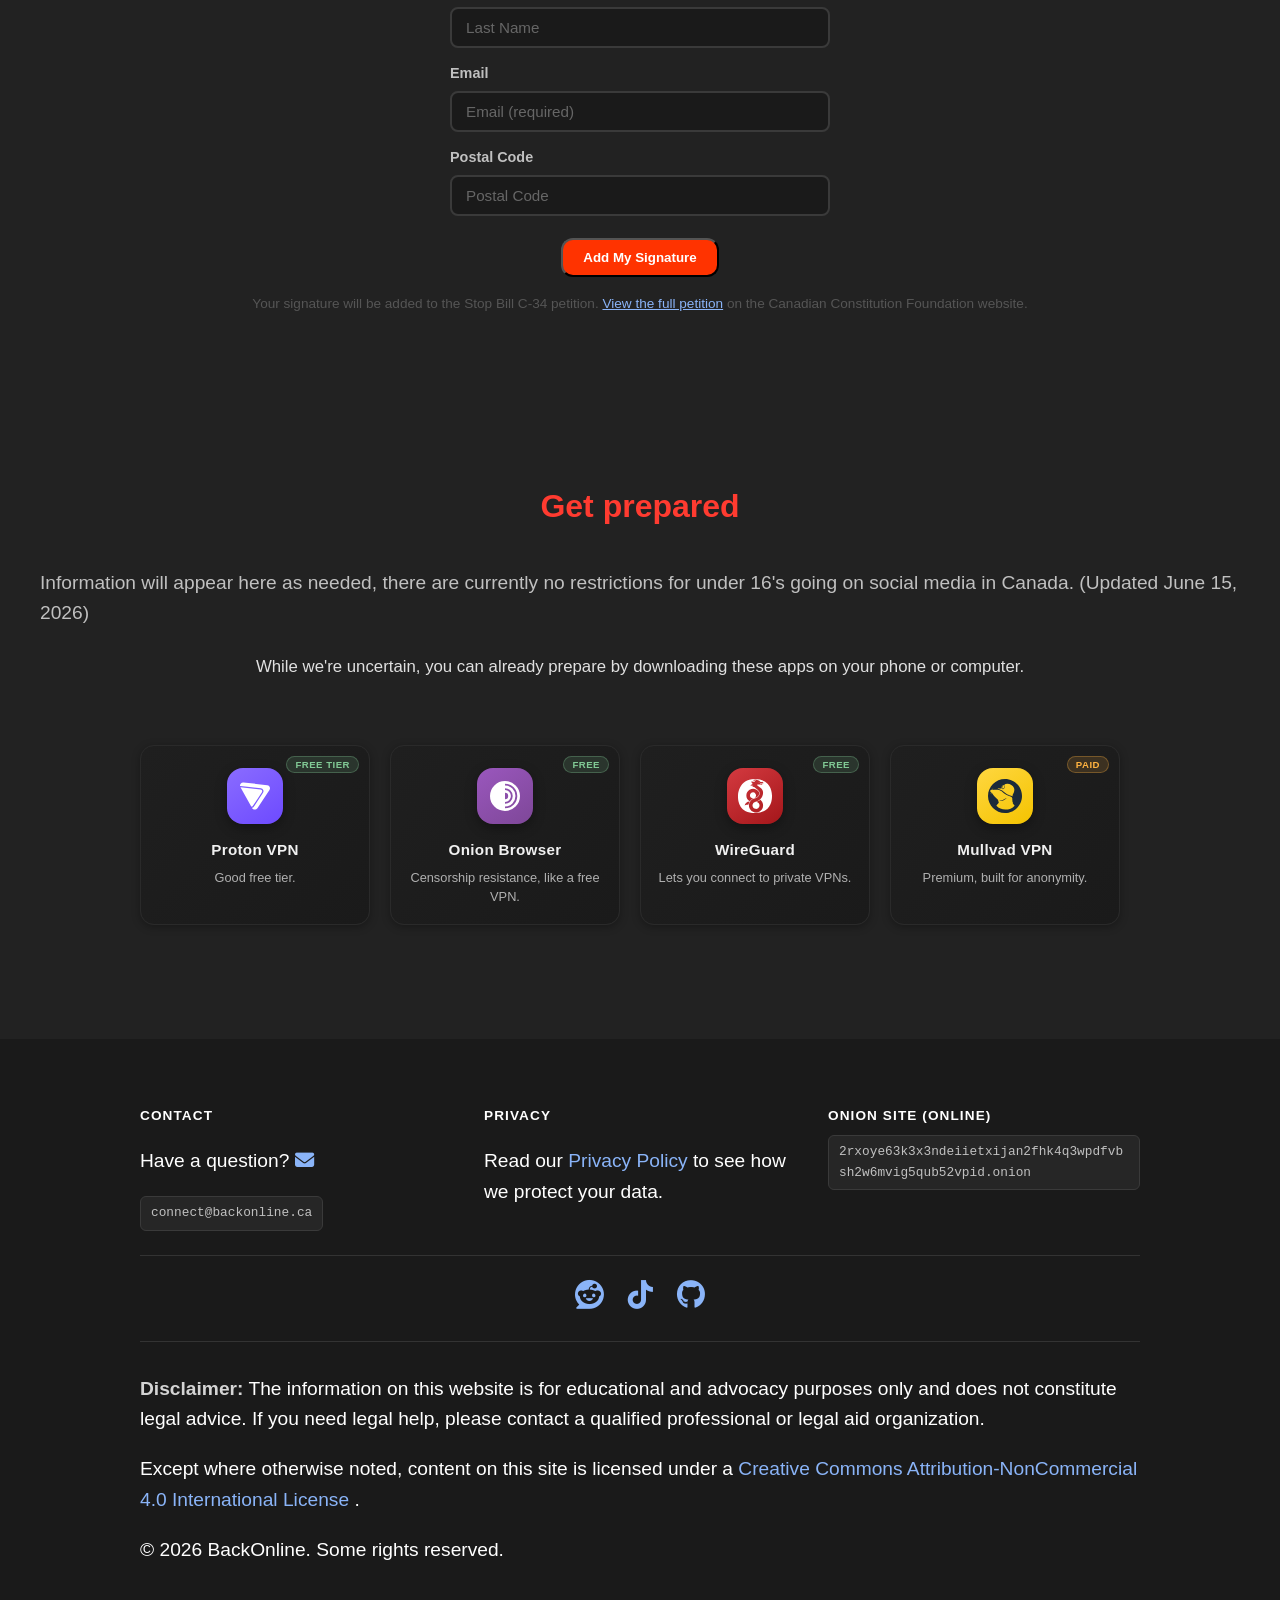
==== commit 8a6c3b81: "Tor Site Online Now" ====
--- a/index.html
+++ b/index.html
@@ -340,7 +340,7 @@
     </div>
 
     <div class="footer-item">
-      <h4>Onion Site (Offline)</h4>
+      <h4>Onion Site (Online)</h4>
       <code class="box">2rxoye63k3x3ndeiietxijan2fhk4q3wpdfvbsh2w6mvig5qub52vpid.onion</code>
     </div>
   </div>
--- a/styles.css
+++ b/styles.css
@@ -1020,8 +1020,9 @@
     display: inline-flex;
     align-items: center;
     justify-content: center;
-    width: 60px;
-    height: 60px;
+    flex: 0 0 56px;
+    width: 56px;
+    height: 56px;
     border-radius: 16px;
     margin-bottom: 14px;
     box-shadow: 0 4px 12px rgba(0, 0, 0, 0.35);
@@ -1029,10 +1030,18 @@
 }
 
 .app-icon svg {
-    width: 32px;
-    height: 32px;
+    width: 30px;
+    height: 30px;
     display: block;
     fill: currentColor;
+    flex-shrink: 0;
+    overflow: visible;
+}
+
+.wireguard-icon svg,
+.mullvad-icon svg {
+    width: 34px;
+    height: 34px;
 }
 
 .privacy-app-card:hover .app-icon {
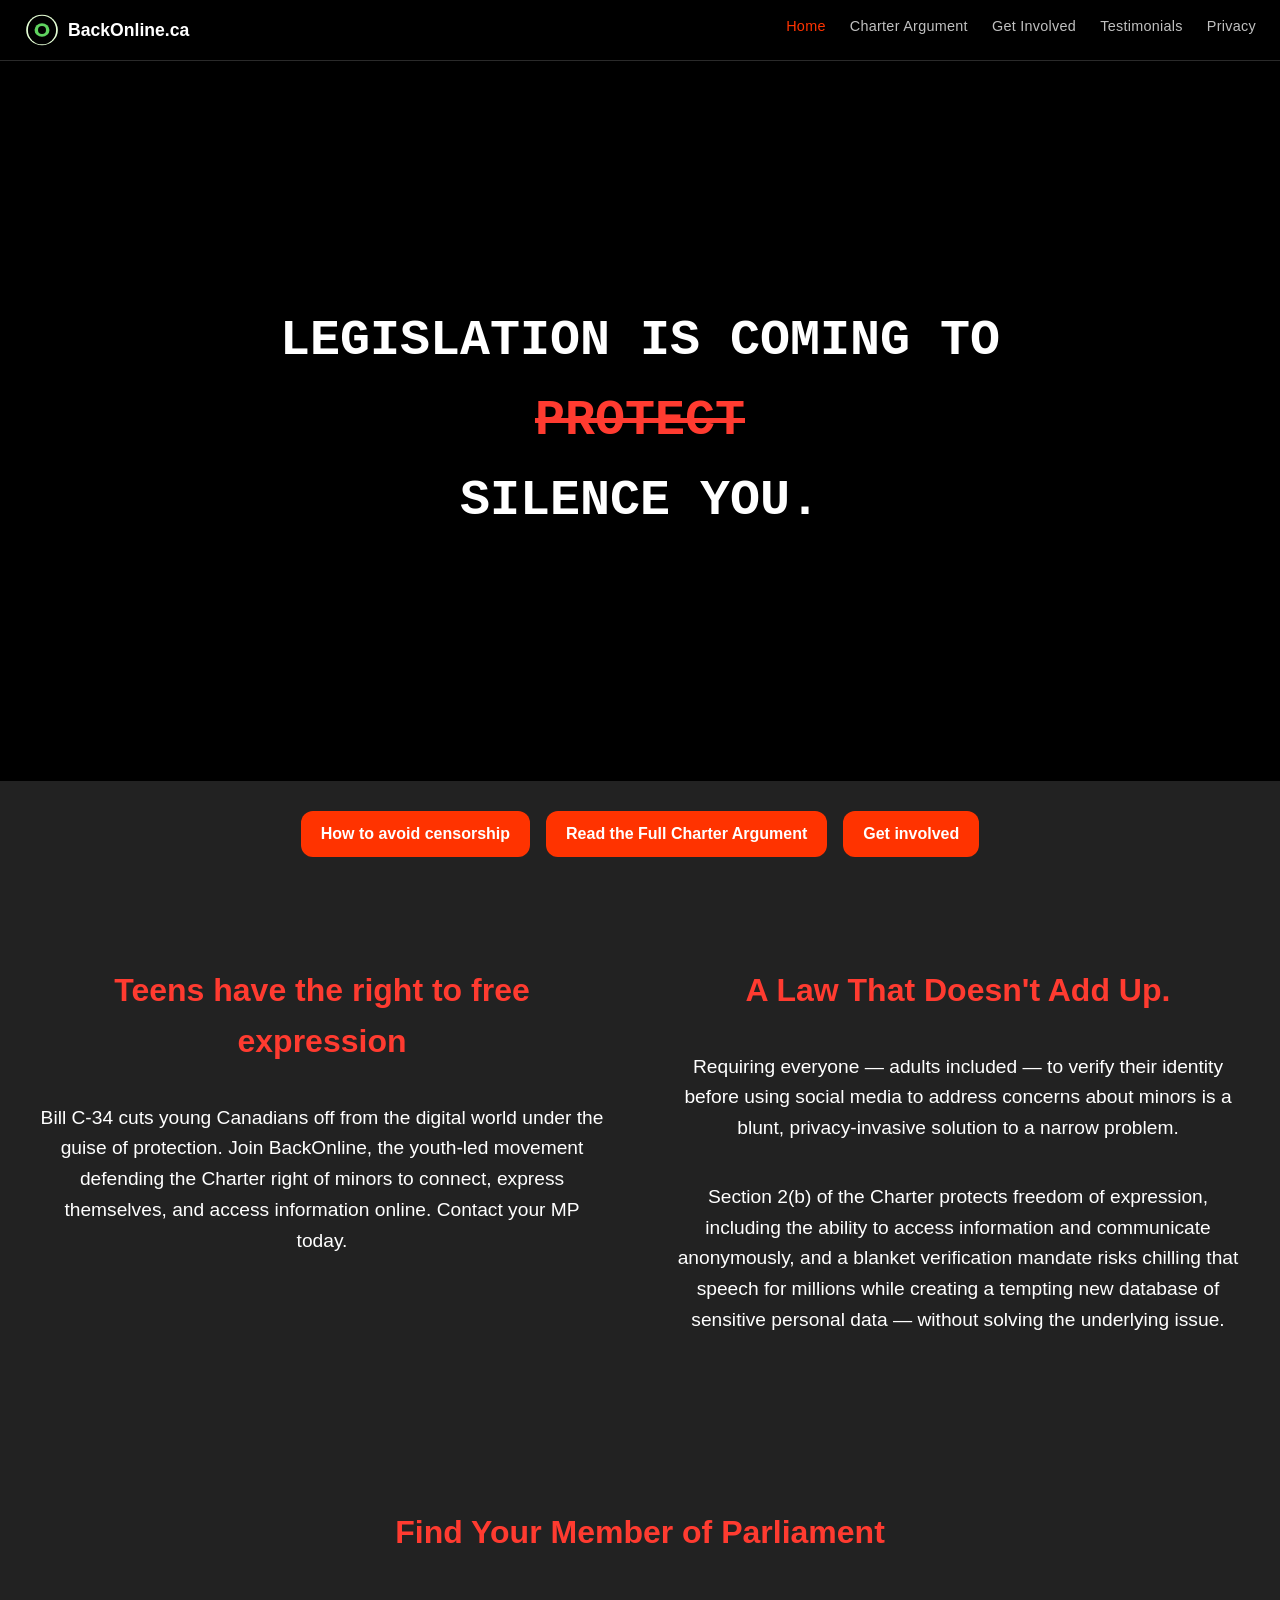
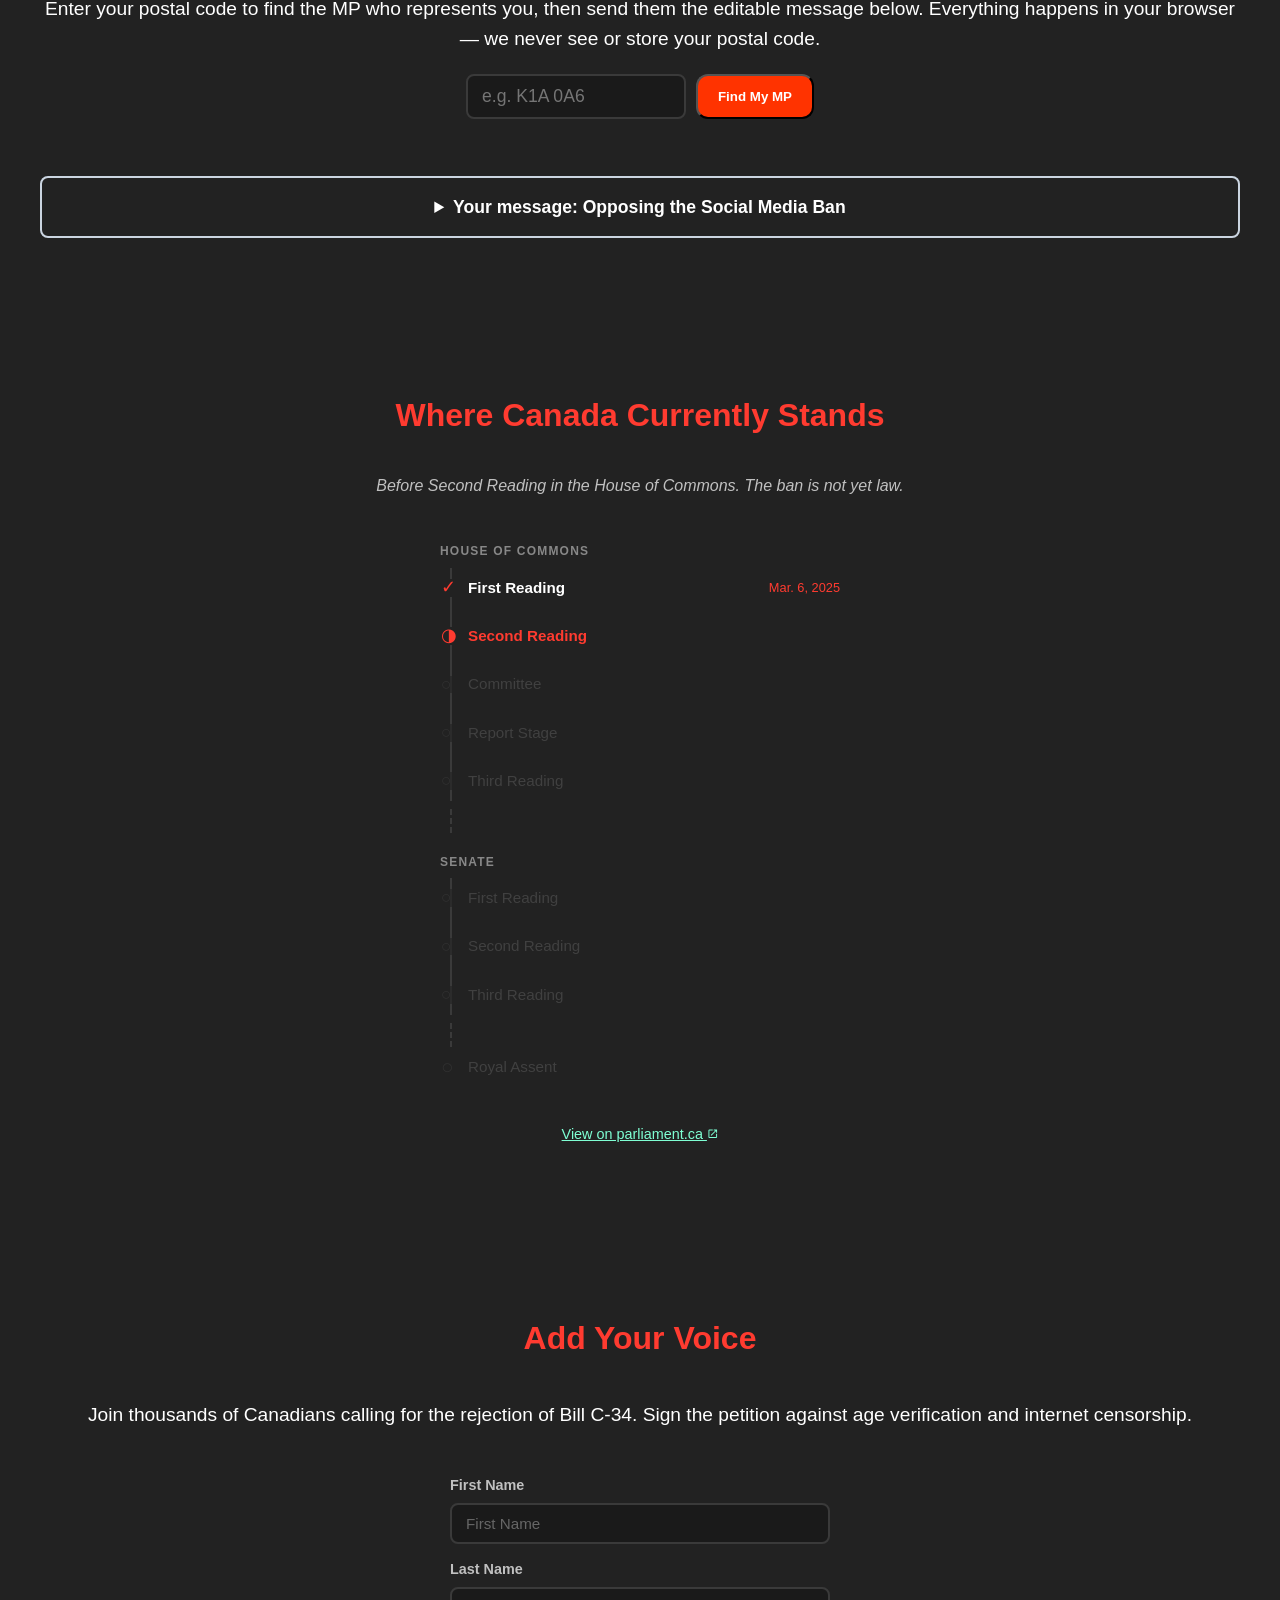
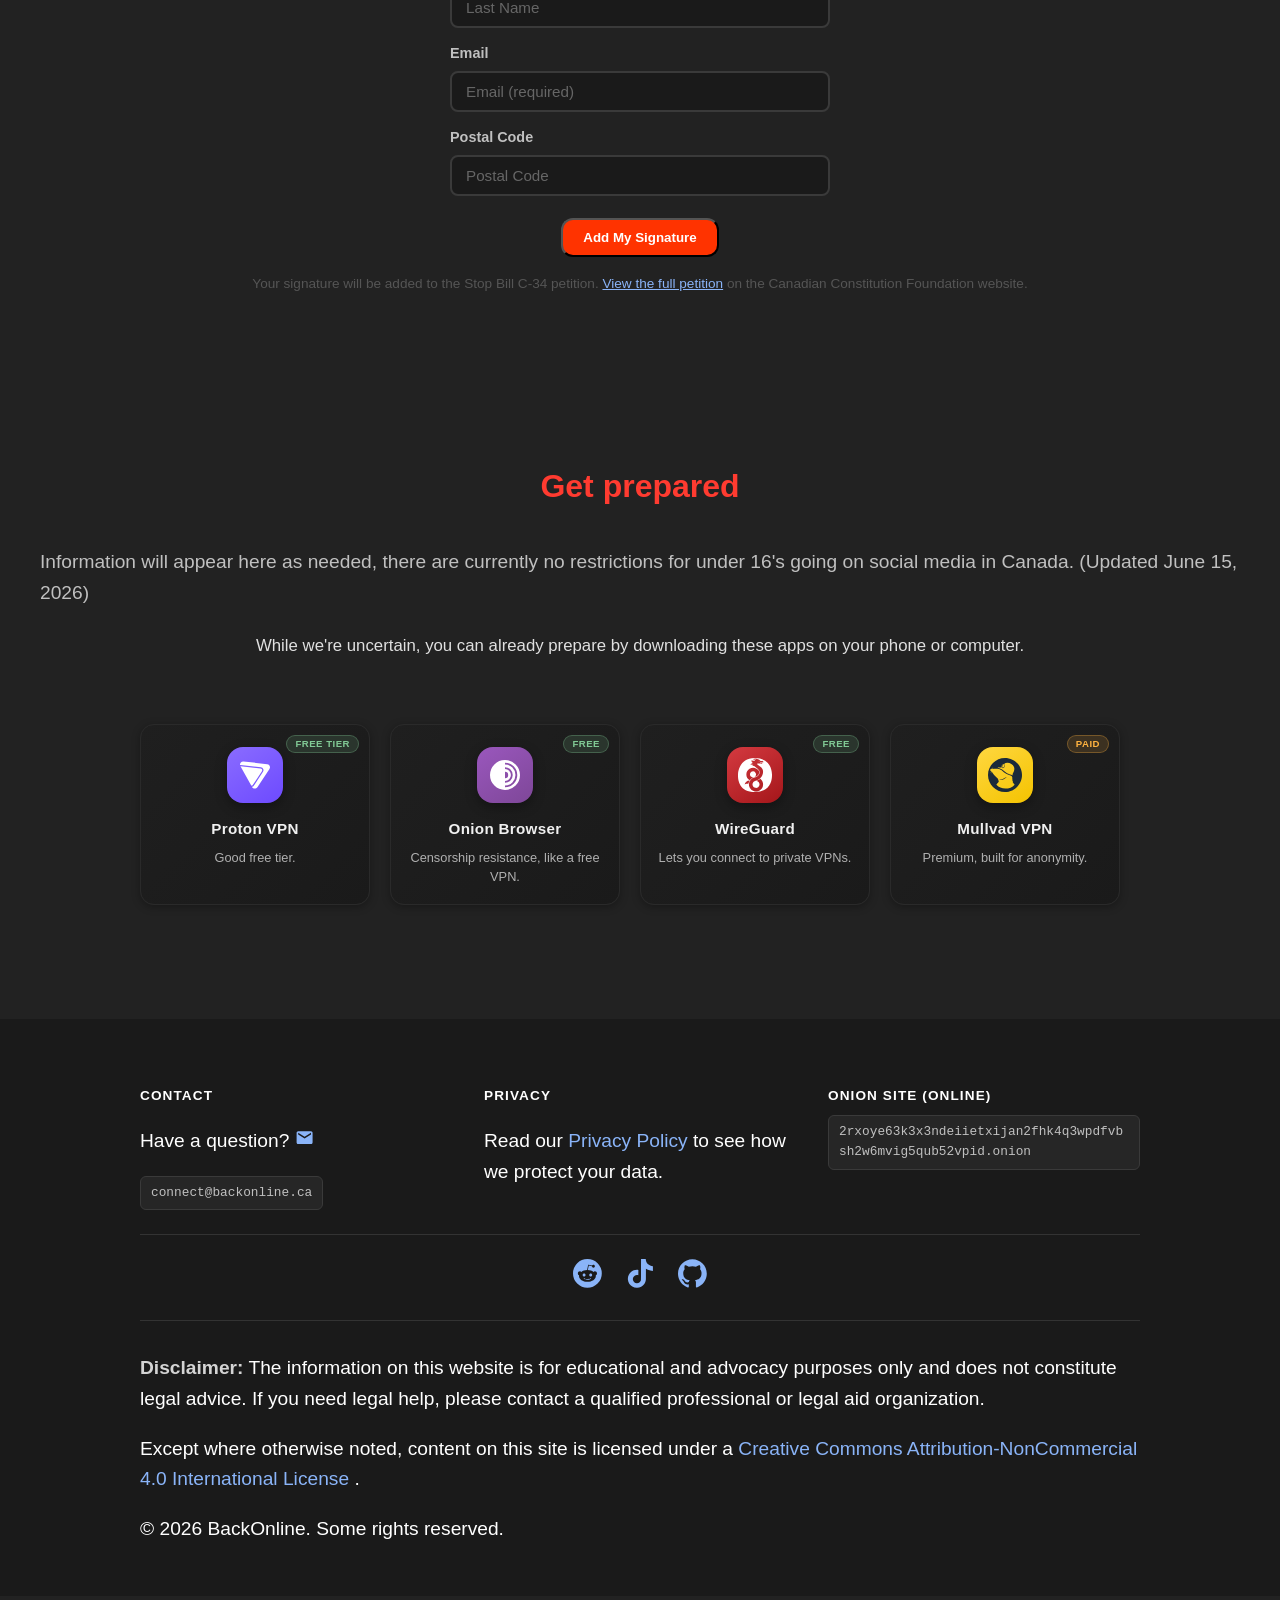
==== commit a3f9fb8b: "Removed animations and js for Tor users convenience" ====
--- a/index.html
+++ b/index.html
@@ -4,7 +4,6 @@
     <meta charset="UTF-8">
     <title>BackOnline</title>
     <link rel="stylesheet" href="styles.css">
-    <link rel="stylesheet" href="https://cdnjs.cloudflare.com/ajax/libs/font-awesome/6.4.0/css/all.min.css">
     <meta name="viewport" content="width=device-width, initial-scale=1.0">
     <meta name="referrer" content="no-referrer">
     <link rel="icon" type="image/svg+xml" href="/images/logo.svg">
@@ -12,18 +11,6 @@
 </head>
 <body>
 
-<noscript>
-  <style>
-    .reveal { opacity: 1 !important; transform: none !important; }
-    .reveal h2, .reveal p, .reveal ul, .reveal details { opacity: 1 !important; transform: none !important; }
-    .bill-pipeline { opacity: 1 !important; transform: none !important; }
-  </style>
-  <div style="background-color: #333333; border-bottom: 2px solid #FF3B30; padding: 1rem; text-align: center; color: #ffffff;">
-    <p style="margin: 0; font-weight: bold;">JavaScript is disabled</p>
-    <p style="margin: 0.5rem 0 0; font-size: 0.95rem;">Most features work fine. Some interactive tools below have direct links you can use instead.</p>
-    <p style="margin: 0.5rem 0 0; font-size: 0.95rem;">Using Tor with NoScript? Awesome for privacy!</p>
-  </div>
-</noscript>
 
 <header class="site-header">
   <a href="index.html" class="logo-area">
@@ -106,7 +93,7 @@
   <p id="mp-status" class="mp-status" role="status" aria-live="polite"></p>
 
   <div id="mp-result" class="mp-result" hidden>
-    <img id="mp-photo" class="mp-photo" alt="" hidden>
+    <img id="mp-photo" class="mp-photo" alt="" hidden loading="lazy">
     <div class="mp-info">
       <h3 id="mp-name"></h3>
       <p id="mp-meta" class="mp-meta"></p>
@@ -147,7 +134,7 @@
 
 <div class="message reveal" id="bill-tracker">
   <h2>Where Canada Currently Stands</h2>
-  <p class="bill-status-summary" id="bill-status-summary">Loading bill status…</p>
+  <p class="bill-status-summary" id="bill-status-summary">Before Second Reading in the House of Commons. The ban is not yet law.</p>
 
   <noscript>
     <div style="background-color: #1a1a1a; border: 2px solid #3a3a3a; border-radius: 8px; padding: 1.5rem; margin: 1.5rem auto; max-width: 500px; text-align: left;">
@@ -169,28 +156,28 @@
 
     <p class="pipeline-chamber-label">House of Commons</p>
     <ol class="pipeline-stages">
-      <li class="pipeline-step" data-stage="houseFirstReading">
-        <span class="step-dot"><i class="fas fa-circle" aria-hidden="true"></i></span>
+      <li class="pipeline-step step--completed" data-stage="houseFirstReading">
+        <span class="step-dot" aria-hidden="true"></span>
         <span class="step-name">First Reading</span>
-        <span class="step-date"></span>
-      </li>
-      <li class="pipeline-step" data-stage="houseSecondReading">
-        <span class="step-dot"><i class="fas fa-circle" aria-hidden="true"></i></span>
+        <span class="step-date">Mar. 6, 2025</span>
+      </li>
+      <li class="pipeline-step step--active" data-stage="houseSecondReading">
+        <span class="step-dot" aria-hidden="true"></span>
         <span class="step-name">Second Reading</span>
         <span class="step-date"></span>
       </li>
-      <li class="pipeline-step" data-stage="houseCommittee">
-        <span class="step-dot"><i class="fas fa-circle" aria-hidden="true"></i></span>
+      <li class="pipeline-step step--pending" data-stage="houseCommittee">
+        <span class="step-dot" aria-hidden="true"></span>
         <span class="step-name">Committee</span>
         <span class="step-date"></span>
       </li>
-      <li class="pipeline-step" data-stage="houseReportStage">
-        <span class="step-dot"><i class="fas fa-circle" aria-hidden="true"></i></span>
+      <li class="pipeline-step step--pending" data-stage="houseReportStage">
+        <span class="step-dot" aria-hidden="true"></span>
         <span class="step-name">Report Stage</span>
         <span class="step-date"></span>
       </li>
-      <li class="pipeline-step" data-stage="houseThirdReading">
-        <span class="step-dot"><i class="fas fa-circle" aria-hidden="true"></i></span>
+      <li class="pipeline-step step--pending" data-stage="houseThirdReading">
+        <span class="step-dot" aria-hidden="true"></span>
         <span class="step-name">Third Reading</span>
         <span class="step-date"></span>
       </li>
@@ -200,18 +187,18 @@
 
     <p class="pipeline-chamber-label">Senate</p>
     <ol class="pipeline-stages">
-      <li class="pipeline-step" data-stage="senateFirstReading">
-        <span class="step-dot"><i class="fas fa-circle" aria-hidden="true"></i></span>
+      <li class="pipeline-step step--pending" data-stage="senateFirstReading">
+        <span class="step-dot" aria-hidden="true"></span>
         <span class="step-name">First Reading</span>
         <span class="step-date"></span>
       </li>
-      <li class="pipeline-step" data-stage="senateSecondReading">
-        <span class="step-dot"><i class="fas fa-circle" aria-hidden="true"></i></span>
+      <li class="pipeline-step step--pending" data-stage="senateSecondReading">
+        <span class="step-dot" aria-hidden="true"></span>
         <span class="step-name">Second Reading</span>
         <span class="step-date"></span>
       </li>
-      <li class="pipeline-step" data-stage="senateThirdReading">
-        <span class="step-dot"><i class="fas fa-circle" aria-hidden="true"></i></span>
+      <li class="pipeline-step step--pending" data-stage="senateThirdReading">
+        <span class="step-dot" aria-hidden="true"></span>
         <span class="step-name">Third Reading</span>
         <span class="step-date"></span>
       </li>
@@ -220,8 +207,8 @@
     <div class="pipeline-connector" aria-hidden="true"></div>
 
     <ol class="pipeline-stages pipeline-assent">
-      <li class="pipeline-step pipeline-step--assent" data-stage="royalAssent">
-        <span class="step-dot"><i class="fas fa-circle" aria-hidden="true"></i></span>
+      <li class="pipeline-step pipeline-step--assent step--pending" data-stage="royalAssent">
+        <span class="step-dot" aria-hidden="true"></span>
         <span class="step-name">Royal Assent</span>
         <span class="step-date"></span>
       </li>
@@ -232,7 +219,7 @@
   <p class="bill-last-updated" id="bill-last-updated"></p>
   <p style="font-size:0.9rem; margin-top: 0;">
     <a href="https://www.parl.ca/LegisInfo/en/bill/45-1/c-34" target="_blank" rel="noopener">
-      View on parliament.ca <i class="fas fa-arrow-up-right-from-square" aria-hidden="true"></i>
+      View on parliament.ca <svg xmlns="http://www.w3.org/2000/svg" viewBox="0 0 24 24" width="0.8em" height="0.8em" fill="currentColor" aria-hidden="true"><path d="M19 19H5V5h7V3H5a2 2 0 0 0-2 2v14a2 2 0 0 0 2 2h14a2 2 0 0 0 2-2v-7h-2v7zM14 3v2h3.59l-9.83 9.83 1.41 1.41L19 6.41V10h2V3h-7z"/></svg>
     </a>
   </p>
 </div>
@@ -330,7 +317,7 @@
   <div class="footer-main">
     <div class="footer-item">
       <h4>Contact</h4>
-      <p>Have a question? <a href="mailto:connect@backonline.ca"><i class="fas fa-envelope"></i></a></p>
+      <p>Have a question? <a href="mailto:connect@backonline.ca" aria-label="Send email"><svg xmlns="http://www.w3.org/2000/svg" viewBox="0 0 24 24" width="1em" height="1em" fill="currentColor" aria-hidden="true"><path d="M20 4H4c-1.1 0-2 .9-2 2v12c0 1.1.9 2 2 2h16c1.1 0 2-.9 2-2V6c0-1.1-.9-2-2-2zm0 4-8 5-8-5V6l8 5 8-5v2z"/></svg></a></p>
       <code class="box">connect@backonline.ca</code>
     </div>
 
@@ -347,13 +334,13 @@
 
   <div class="social-icons">
     <a href="https://www.reddit.com/r/BackOnline/" title="Join us on Reddit" aria-label="Reddit">
-      <i class="fab fa-reddit"></i>
+      <svg xmlns="http://www.w3.org/2000/svg" viewBox="0 0 24 24" width="1em" height="1em" fill="currentColor" aria-hidden="true"><path d="M12 0A12 12 0 0 0 0 12a12 12 0 0 0 12 12 12 12 0 0 0 12-12A12 12 0 0 0 12 0zm5.01 4.744c.688 0 1.25.561 1.25 1.249a1.25 1.25 0 0 1-2.498.056l-2.597-.547-.8 3.747c1.824.07 3.48.632 4.674 1.488.308-.309.73-.491 1.207-.491.968 0 1.754.786 1.754 1.754 0 .716-.435 1.333-1.01 1.614a3.111 3.111 0 0 1 .042.52c0 2.694-3.13 4.87-7.004 4.87-3.874 0-7.004-2.176-7.004-4.87 0-.183.015-.366.043-.534A1.748 1.748 0 0 1 4.028 12c0-.968.786-1.754 1.754-1.754.463 0 .898.196 1.207.49 1.207-.883 2.878-1.43 4.744-1.487l.885-4.182a.342.342 0 0 1 .14-.197.35.35 0 0 1 .238-.042l2.906.617a1.214 1.214 0 0 1 1.108-.701zM9.25 12C8.561 12 8 12.562 8 13.25c0 .687.561 1.248 1.25 1.248.687 0 1.248-.561 1.248-1.249 0-.688-.561-1.249-1.249-1.249zm5.5 0c-.687 0-1.248.561-1.248 1.25 0 .687.561 1.248 1.249 1.248.688 0 1.249-.561 1.249-1.249 0-.687-.562-1.249-1.25-1.249zm-5.466 3.99a.327.327 0 0 0-.231.094.33.33 0 0 0 0 .463c.842.842 2.484.913 2.961.913.477 0 2.105-.056 2.961-.913a.361.361 0 0 0 .029-.463.33.33 0 0 0-.464 0c-.547.533-1.684.73-2.512.73-.828 0-1.979-.196-2.512-.73a.326.326 0 0 0-.232-.095z"/></svg>
     </a>
     <a href="https://www.tiktok.com/@backonline_ca" title="Follow us on TikTok" aria-label="TikTok">
-      <i class="fab fa-tiktok"></i>
+      <svg xmlns="http://www.w3.org/2000/svg" viewBox="0 0 24 24" width="1em" height="1em" fill="currentColor" aria-hidden="true"><path d="M12.525.02c1.31-.02 2.61-.01 3.91-.02.08 1.53.63 3.09 1.75 4.17 1.12 1.11 2.7 1.62 4.24 1.79v4.03c-1.44-.05-2.89-.35-4.2-.97-.57-.26-1.1-.59-1.62-.93-.01 2.92.01 5.84-.02 8.75-.08 1.4-.54 2.79-1.35 3.94-1.31 1.92-3.58 3.17-5.91 3.21-1.43.08-2.86-.31-4.08-1.03-2.02-1.19-3.44-3.37-3.65-5.71-.02-.5-.03-1-.01-1.49.18-1.9 1.12-3.72 2.58-4.96 1.66-1.44 3.98-2.13 6.15-1.72.02 1.48-.04 2.96-.04 4.44-.99-.32-2.15-.23-3.02.37-.63.41-1.11 1.04-1.36 1.75-.21.51-.15 1.07-.14 1.61.24 1.64 1.82 3.02 3.5 2.87 1.12-.01 2.19-.66 2.77-1.61.19-.33.4-.67.41-1.06.1-1.79.06-3.57.07-5.36.01-4.03-.01-8.05.02-12.07z"/></svg>
     </a>
     <a href="https://github.com/rylan49/BackOnline" title="View our code on GitHub" aria-label="GitHub">
-      <i class="fab fa-github"></i>
+      <svg xmlns="http://www.w3.org/2000/svg" viewBox="0 0 24 24" width="1em" height="1em" fill="currentColor" aria-hidden="true"><path d="M12 .297c-6.63 0-12 5.373-12 12 0 5.303 3.438 9.8 8.205 11.385.6.113.82-.258.82-.577 0-.285-.01-1.04-.015-2.04-3.338.724-4.042-1.61-4.042-1.61C4.422 18.07 3.633 17.7 3.633 17.7c-1.087-.744.084-.729.084-.729 1.205.084 1.838 1.236 1.838 1.236 1.07 1.835 2.809 1.305 3.495.998.108-.776.417-1.305.76-1.605-2.665-.3-5.466-1.332-5.466-5.93 0-1.31.465-2.38 1.235-3.22-.135-.303-.54-1.523.105-3.176 0 0 1.005-.322 3.3 1.23.96-.267 1.98-.399 3-.405 1.02.006 2.04.138 3 .405 2.28-1.552 3.285-1.23 3.285-1.23.645 1.653.24 2.873.12 3.176.765.84 1.23 1.91 1.23 3.22 0 4.61-2.805 5.625-5.475 5.92.42.36.81 1.096.81 2.22 0 1.606-.015 2.896-.015 3.286 0 .315.21.69.825.57C20.565 22.092 24 17.592 24 12.297c0-6.627-5.373-12-12-12"/></svg>
     </a>
   </div>
 
@@ -375,6 +362,5 @@
 
 </div>
 
-<script src="script.js"></script>
 </body>
 </html>
--- a/styles.css
+++ b/styles.css
@@ -91,7 +91,6 @@
     font-weight: 500;
     font-family: inherit;
     letter-spacing: 0.02em;
-    transition: color 0.15s ease;
 }
 
 .site-nav a:hover { color: #ffffff; }
@@ -114,7 +113,6 @@
     height: 2.5px;
     background-color: #ffffff;
     border-radius: 2px;
-    transition: all 0.3s ease;
 }
 
 .nav-toggle.active span:nth-child(1) {
@@ -169,7 +167,6 @@
         gap: 0;
         max-height: 400px;
         overflow: hidden;
-        transition: max-height 0.3s ease;
         border-bottom: 1px solid #2a2a2a;
     }
 
@@ -261,34 +258,17 @@
 
 .underline-animate {
     background: linear-gradient(90deg, #FF3B30 0%, #FF3B30 100%);
-    background-size: 0% 4px;
+    background-size: 100% 4px;
     background-position: 0% 100%;
     background-repeat: no-repeat;
-    animation: underlineSlide 0.6s ease-out 0.8s forwards;
-}
-
-@keyframes underlineSlide {
-    to {
-        background-size: 100% 4px;
-    }
 }
 
 /* The censored word that un-redacts itself */
 .secret {
-    background-color: #F7F7F7;
-    color: #F7F7F7;
+    color: #FF3B30;
+    text-decoration: line-through;
     padding: 0 10px;
     display: inline-block;
-    animation: revealBox 1s forwards;
-    animation-delay: 1.3s;
-}
-
-@keyframes revealBox {
-    100% {
-        background-color: transparent;
-        color: #FF3B30;
-        text-decoration: line-through;
-    }
 }
 
 /* 5. Separation barrier + lower content wrapper
@@ -490,19 +470,6 @@
 .mp-meta { font-size: 1rem; margin: 0 0 6px; color: #c0c0c0; }
 .mp-email-link { word-break: break-all; }
 
-/* Slide + fade the message in when the details is opened */
-.mp-template[open] .template-body {
-    animation: mpReveal 0.35s ease-out;
-}
-
-@keyframes mpReveal {
-    from { opacity: 0; transform: translateY(-8px); }
-    to   { opacity: 1; transform: translateY(0); }
-}
-
-@media (prefers-reduced-motion: reduce) {
-    .mp-template[open] .template-body { animation: none; }
-}
 
 .mp-template label {
     display: block;
@@ -556,15 +523,6 @@
     max-width: 400px;
     margin: 0 auto;
     text-align: left;
-    opacity: 0;
-    transform: translateY(24px);
-    transition: opacity 0.6s ease-out, transform 0.6s ease-out;
-    transition-delay: 0.30s;
-}
-
-.reveal.active .bill-pipeline {
-    opacity: 1;
-    transform: translateY(0);
 }
 
 .pipeline-chamber-label {
@@ -602,6 +560,10 @@
     align-items: center;
 }
 
+.step-dot::before { content: "○"; }
+.step--completed .step-dot::before { content: "✓"; }
+.step--active .step-dot::before { content: "◑"; }
+
 .step-name {
     color: #c0c0c0;
     font-size: 0.95rem;
@@ -682,7 +644,6 @@
     padding: 10px 14px;
     font-size: 0.95rem;
     font-family: inherit;
-    transition: border-color 0.2s ease;
     box-sizing: border-box;
 }
 
@@ -721,64 +682,8 @@
     display: block !important;
 }
 
-/* 8. Scroll-reveal "pop up" animation
-   ------------------------------------------------------------ */
-.reveal {
-    opacity: 0;
-    transform: translateY(40px) scale(0.97);
-    transition: opacity 0.7s ease-out,
-                transform 0.7s cubic-bezier(0.22, 1, 0.36, 1);
-}
-
-.reveal.active {
-    opacity: 1;
-    transform: translateY(0) scale(1);
-}
-
-/* Stagger the heading and paragraphs so they pop in sequence */
-.reveal h2,
-.reveal p,
-.reveal ul,
-.reveal details {
-    opacity: 0;
-    transform: translateY(24px);
-    transition: opacity 0.6s ease-out, transform 0.6s ease-out;
-}
-
-.reveal.active h2,
-.reveal.active p,
-.reveal.active ul,
-.reveal.active details {
-    opacity: 1;
-    transform: translateY(0);
-}
-
-.reveal.active h2               { transition-delay: 0.08s; }
-.reveal.active p                { transition-delay: 0.20s; }
-.reveal.active p:nth-of-type(2) { transition-delay: 0.30s; }
-.reveal.active p:nth-of-type(3) { transition-delay: 0.40s; }
-.reveal.active ul,
-.reveal.active details          { transition-delay: 0.34s; }
-
-/* Respect users who prefer reduced motion */
-@media (prefers-reduced-motion: reduce) {
-    .reveal,
-    .reveal h2,
-    .reveal p,
-    .reveal ul,
-    .reveal details {
-        opacity: 1;
-        transform: none;
-        transition: none;
-    }
-
-    .secret {
-        animation: none;
-        background-color: transparent;
-        color: #FF3B30;
-        text-decoration: line-through;
-    }
-}
+/* 8. Helpers (scroll-reveal removed — content displays immediately)
+   ------------------------------------------------------------ */
 
 /* 9. Helpers
    ------------------------------------------------------------ */
@@ -830,7 +735,6 @@
 .footer-item a {
     color: #8ab4f8;
     text-decoration: none;
-    transition: color 0.15s ease;
 }
 
 .footer-item a:hover {
@@ -905,13 +809,11 @@
     justify-content: center;
     font-size: 1.8rem;
     color: #8ab4f8;
-    transition: color 0.15s ease, transform 0.15s ease;
     text-decoration: none;
 }
 
 .social-icons a:hover {
     color: #ffffff;
-    transform: scale(1.1);
 }
 
 /* 11. Testimonials
@@ -992,7 +894,6 @@
     border-radius: 14px;
     padding: 22px 16px 18px;
     margin: 0;
-    transition: transform 0.25s ease, box-shadow 0.25s ease, border-color 0.25s ease, background 0.25s ease;
     display: flex;
     flex-direction: column;
     align-items: center;
@@ -1006,7 +907,6 @@
 .privacy-app-card:hover {
     background: linear-gradient(135deg, #242424 0%, #1f1f1f 100%);
     border-color: #3a3a3a;
-    transform: translateY(-4px);
     box-shadow: 0 10px 24px rgba(0, 0, 0, 0.45);
 }
 
@@ -1026,7 +926,6 @@
     border-radius: 16px;
     margin-bottom: 14px;
     box-shadow: 0 4px 12px rgba(0, 0, 0, 0.35);
-    transition: transform 0.25s ease, box-shadow 0.25s ease;
 }
 
 .app-icon svg {
@@ -1042,10 +941,6 @@
 .mullvad-icon svg {
     width: 34px;
     height: 34px;
-}
-
-.privacy-app-card:hover .app-icon {
-    transform: scale(1.08);
 }
 
 /* Brand colours — tinted gradient tile with the logo in a contrasting colour */
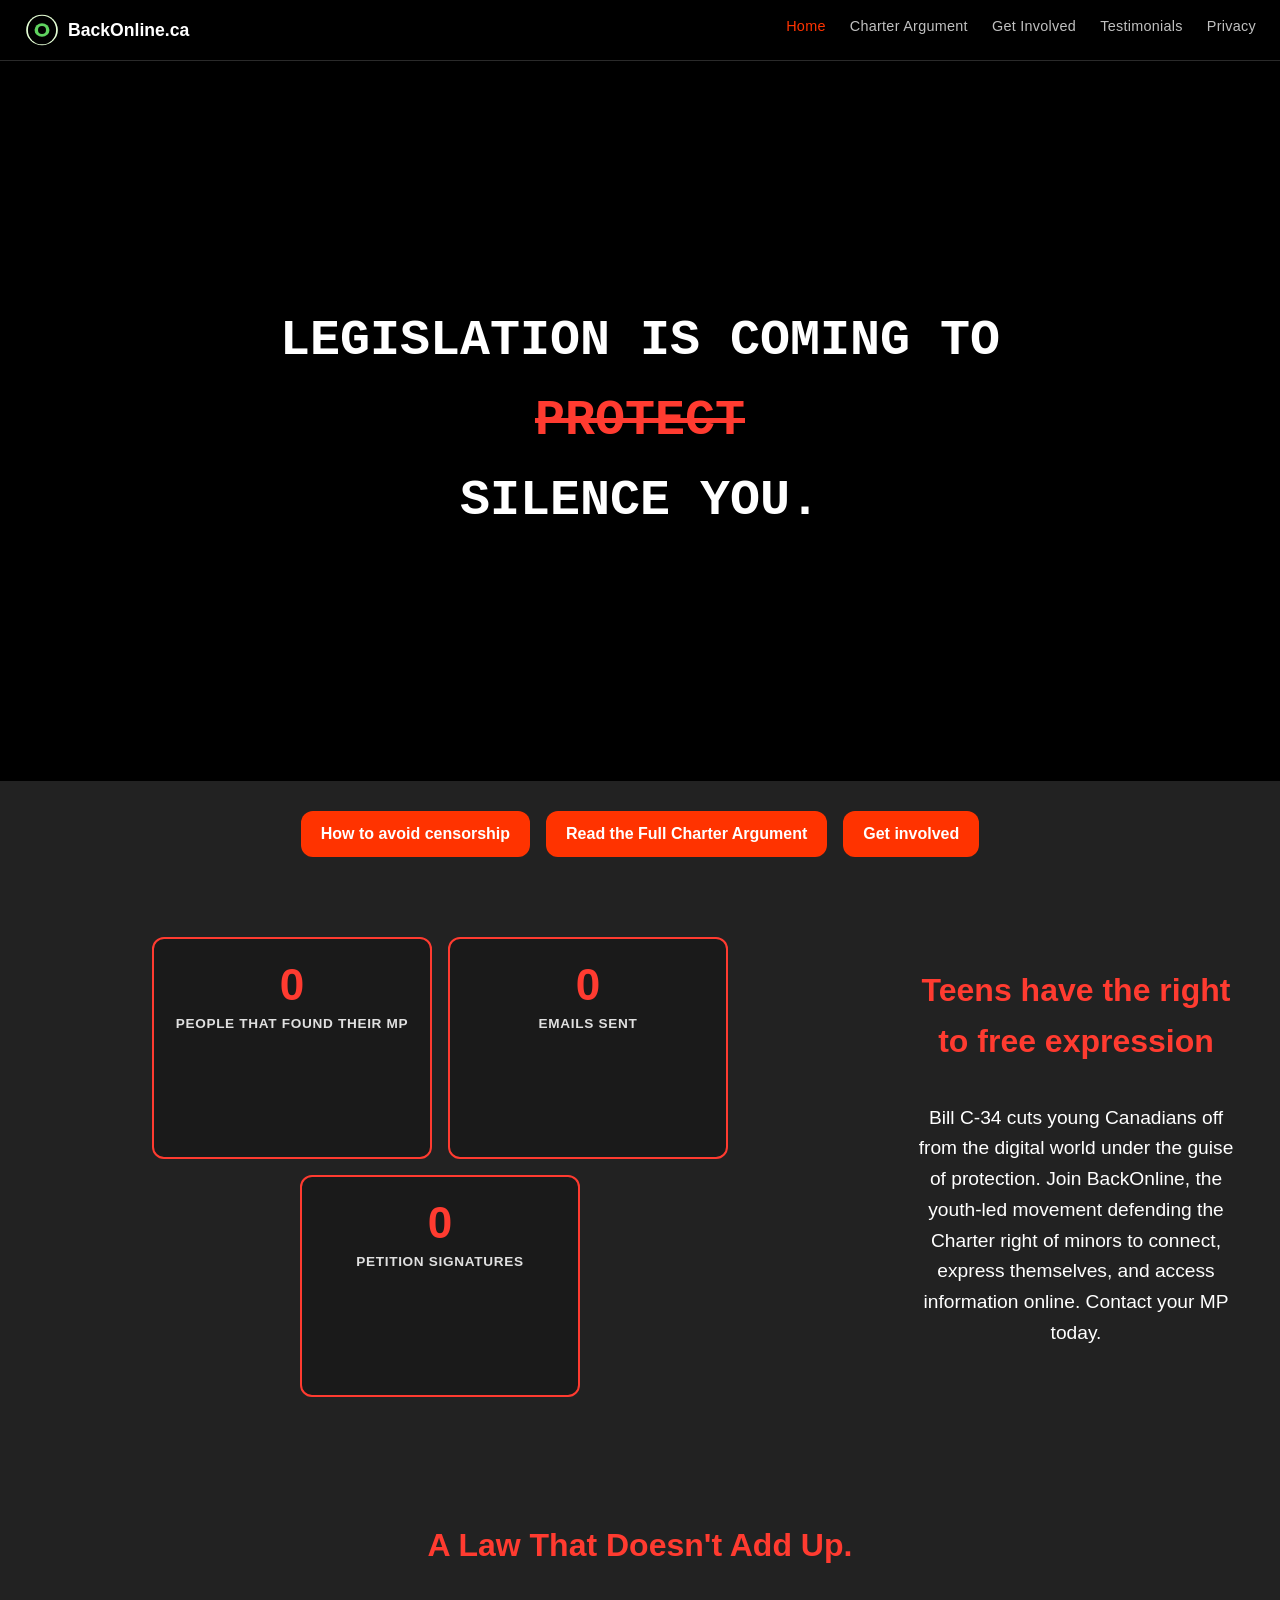
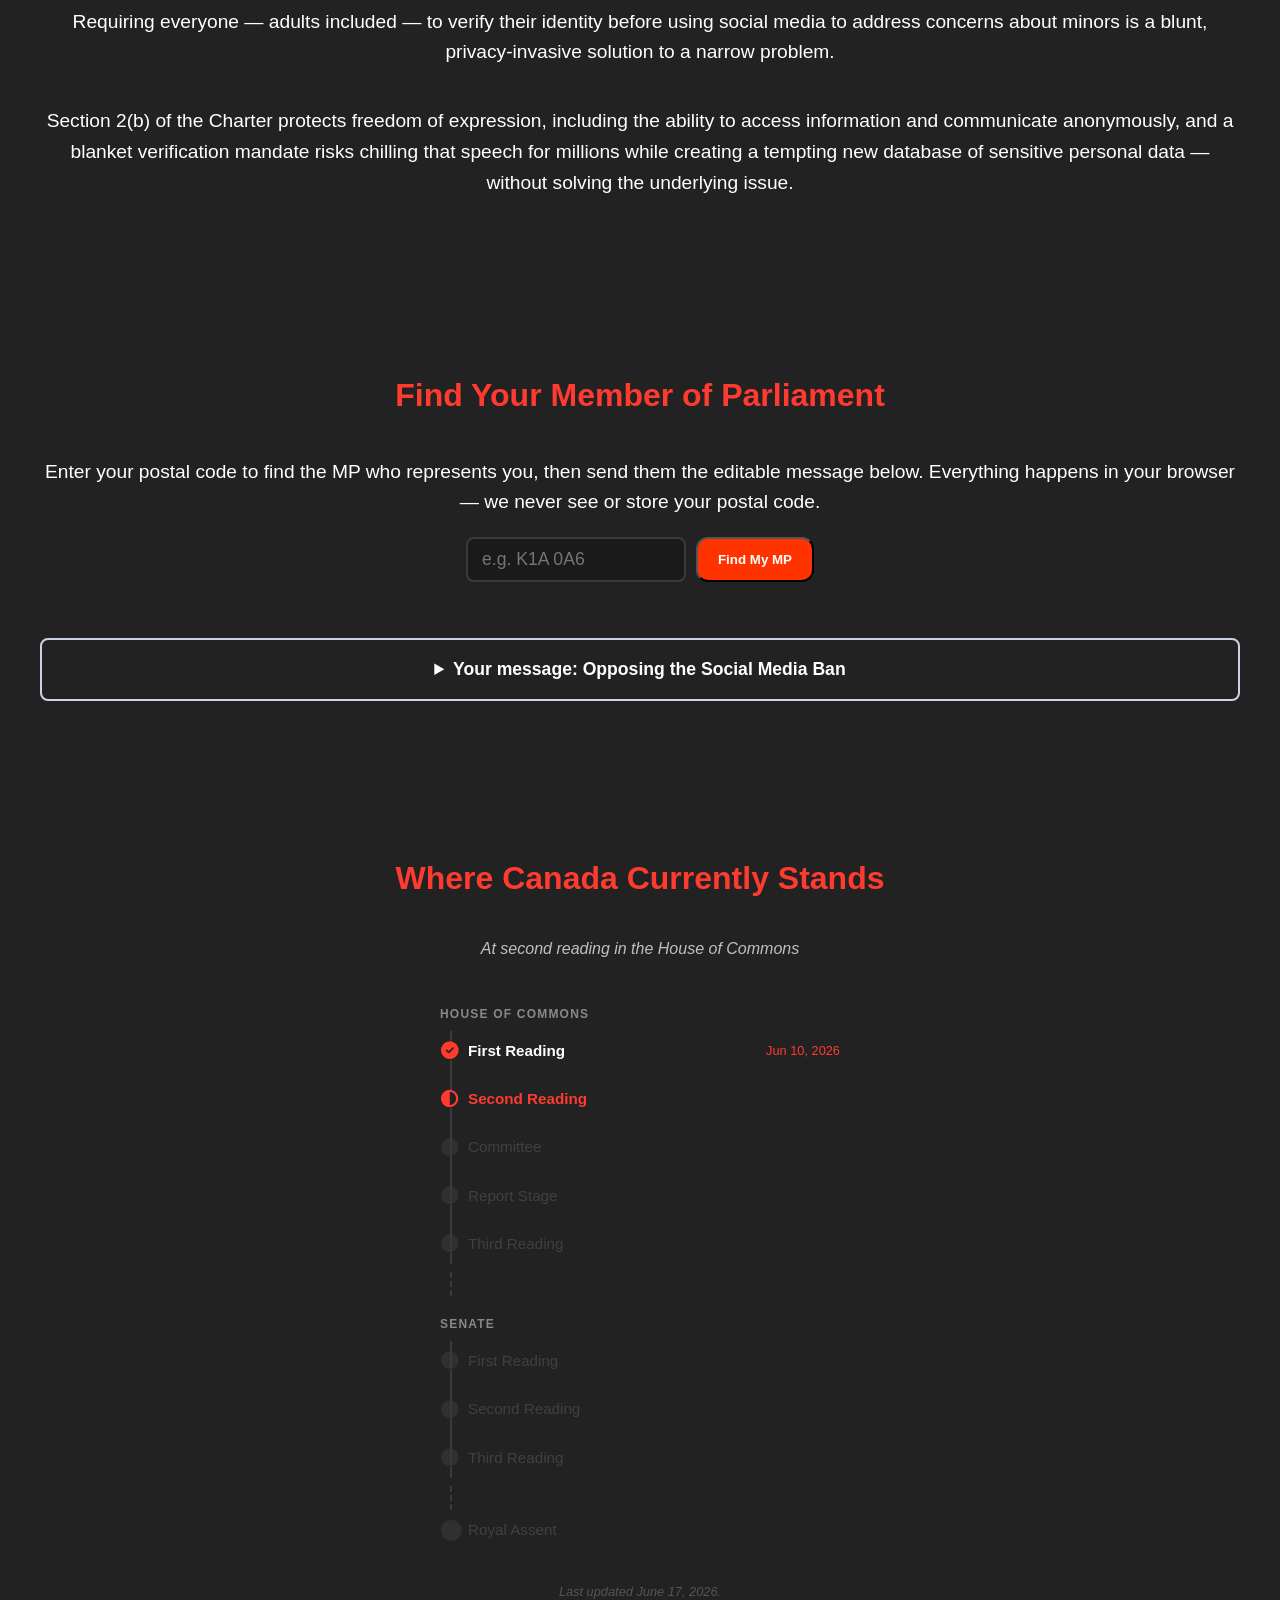
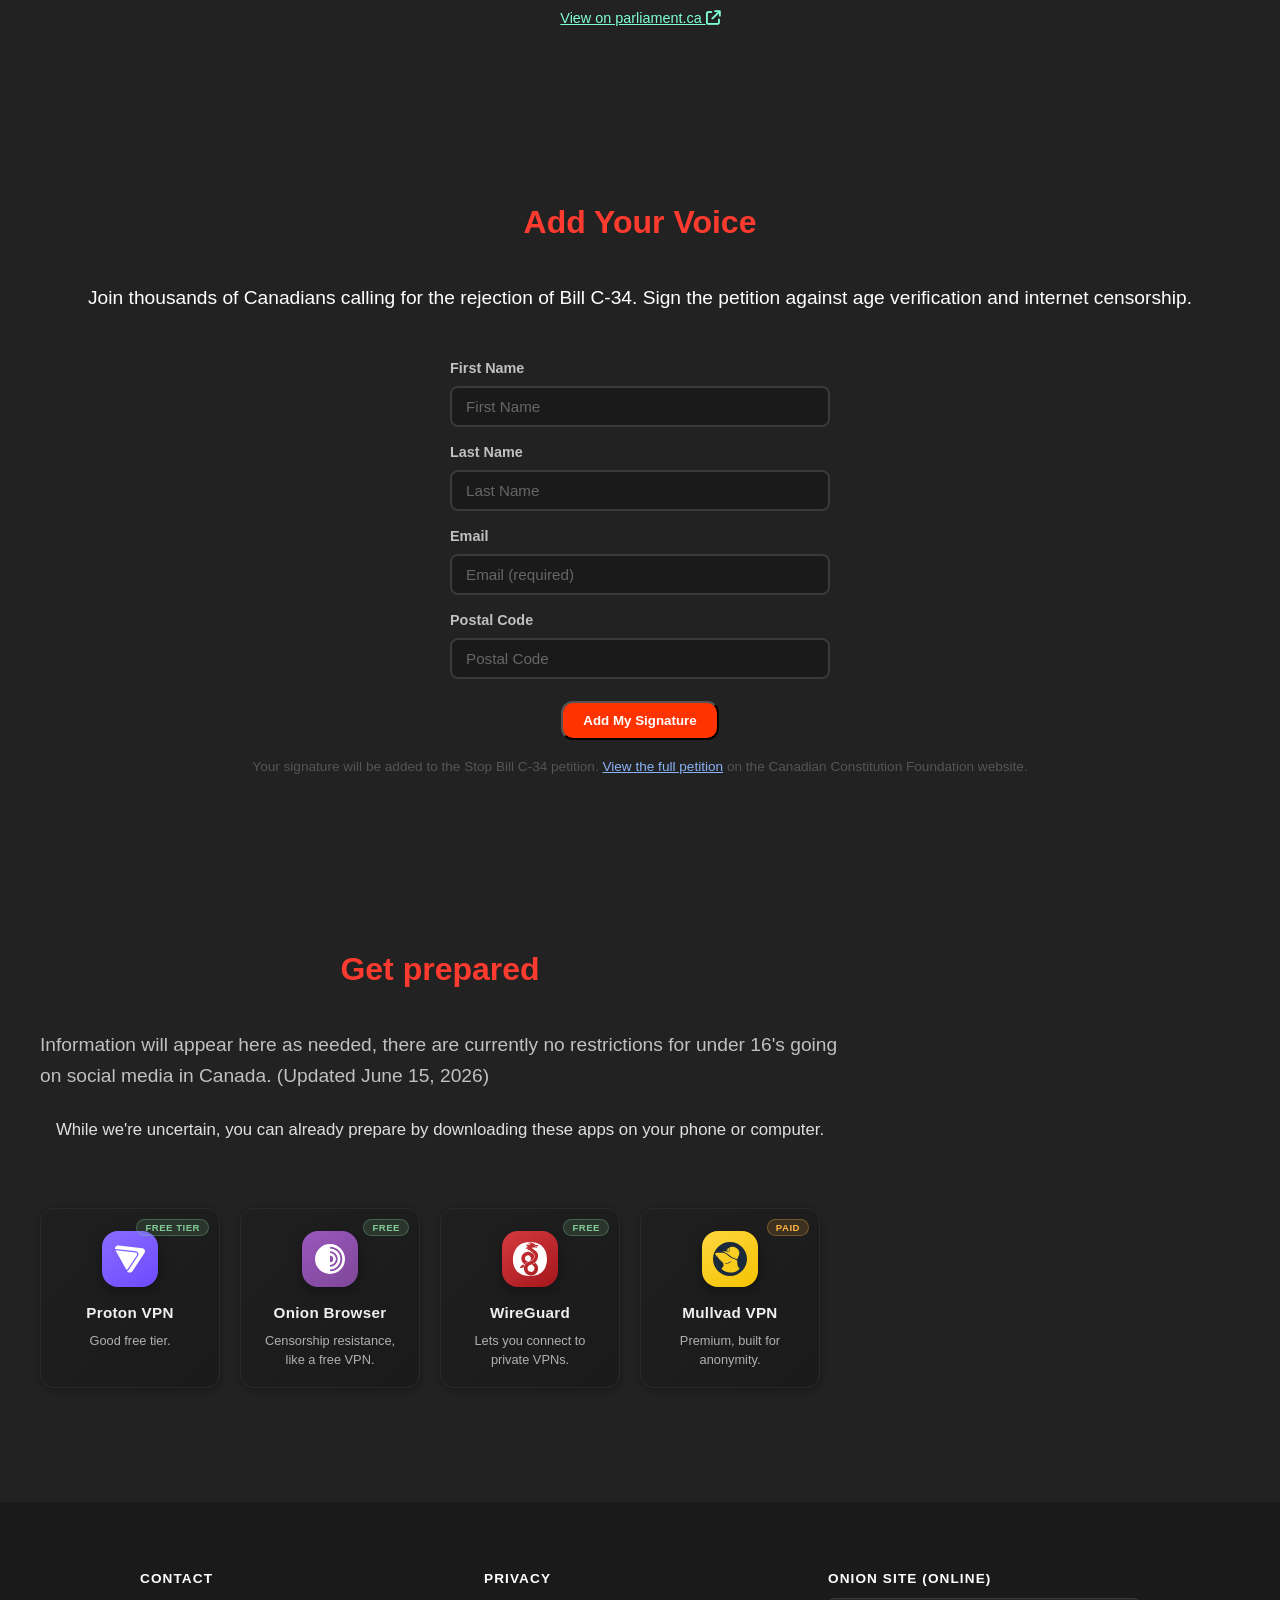
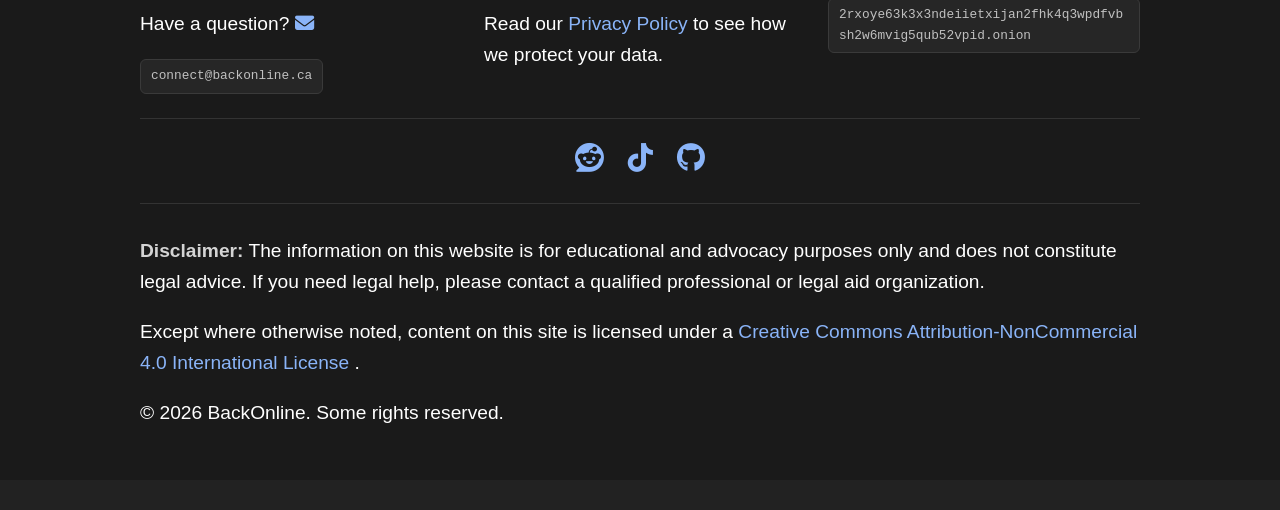
==== commit a9cacc86: "Added 2 new counters and changes logging policy" ====
--- a/index.html
+++ b/index.html
@@ -4,6 +4,7 @@
     <meta charset="UTF-8">
     <title>BackOnline</title>
     <link rel="stylesheet" href="styles.css">
+    <link rel="stylesheet" href="https://cdnjs.cloudflare.com/ajax/libs/font-awesome/6.4.0/css/all.min.css">
     <meta name="viewport" content="width=device-width, initial-scale=1.0">
     <meta name="referrer" content="no-referrer">
     <link rel="icon" type="image/svg+xml" href="/images/logo.svg">
@@ -11,6 +12,18 @@
 </head>
 <body>
 
+<noscript>
+  <style>
+    .reveal { opacity: 1 !important; transform: none !important; }
+    .reveal h2, .reveal p, .reveal ul, .reveal details { opacity: 1 !important; transform: none !important; }
+    .bill-pipeline { opacity: 1 !important; transform: none !important; }
+  </style>
+  <div style="background-color: #333333; border-bottom: 2px solid #FF3B30; padding: 1rem; text-align: center; color: #ffffff;">
+    <p style="margin: 0; font-weight: bold;">JavaScript is disabled</p>
+    <p style="margin: 0.5rem 0 0; font-size: 0.95rem;">Most features work fine. Some interactive tools below have direct links you can use instead.</p>
+    <p style="margin: 0.5rem 0 0; font-size: 0.95rem;">Using Tor with NoScript? Awesome for privacy!</p>
+  </div>
+</noscript>
 
 <header class="site-header">
   <a href="index.html" class="logo-area">
@@ -50,6 +63,21 @@
 
 <div class="lower-section">
 
+<div class="action-stats" id="action-stats" hidden>
+  <div class="stat-box">
+    <span class="stat-number" id="stat-mp-found" role="status" aria-live="polite">0</span>
+    <span class="stat-label">People that found their MP</span>
+  </div>
+  <div class="stat-box">
+    <span class="stat-number" id="stat-email-sent" role="status" aria-live="polite">0</span>
+    <span class="stat-label">Emails sent</span>
+  </div>
+  <div class="stat-box">
+    <span class="stat-number" id="stat-petition-signed" role="status" aria-live="polite">0</span>
+    <span class="stat-label">Petition signatures</span>
+  </div>
+</div>
+
 <div class="btn-row">
 <a href="#target-section" class="skip-btn">How to avoid censorship</a>
 <a href="fullcharterargument.html" class="skip-btn">Read the Full Charter Argument</a>
@@ -93,7 +121,7 @@
   <p id="mp-status" class="mp-status" role="status" aria-live="polite"></p>
 
   <div id="mp-result" class="mp-result" hidden>
-    <img id="mp-photo" class="mp-photo" alt="" hidden loading="lazy">
+    <img id="mp-photo" class="mp-photo" alt="" hidden>
     <div class="mp-info">
       <h3 id="mp-name"></h3>
       <p id="mp-meta" class="mp-meta"></p>
@@ -134,7 +162,7 @@
 
 <div class="message reveal" id="bill-tracker">
   <h2>Where Canada Currently Stands</h2>
-  <p class="bill-status-summary" id="bill-status-summary">Before Second Reading in the House of Commons. The ban is not yet law.</p>
+  <p class="bill-status-summary" id="bill-status-summary">Loading bill status…</p>
 
   <noscript>
     <div style="background-color: #1a1a1a; border: 2px solid #3a3a3a; border-radius: 8px; padding: 1.5rem; margin: 1.5rem auto; max-width: 500px; text-align: left;">
@@ -156,28 +184,28 @@
 
     <p class="pipeline-chamber-label">House of Commons</p>
     <ol class="pipeline-stages">
-      <li class="pipeline-step step--completed" data-stage="houseFirstReading">
-        <span class="step-dot" aria-hidden="true"></span>
+      <li class="pipeline-step" data-stage="houseFirstReading">
+        <span class="step-dot"><i class="fas fa-circle" aria-hidden="true"></i></span>
         <span class="step-name">First Reading</span>
-        <span class="step-date">Mar. 6, 2025</span>
-      </li>
-      <li class="pipeline-step step--active" data-stage="houseSecondReading">
-        <span class="step-dot" aria-hidden="true"></span>
+        <span class="step-date"></span>
+      </li>
+      <li class="pipeline-step" data-stage="houseSecondReading">
+        <span class="step-dot"><i class="fas fa-circle" aria-hidden="true"></i></span>
         <span class="step-name">Second Reading</span>
         <span class="step-date"></span>
       </li>
-      <li class="pipeline-step step--pending" data-stage="houseCommittee">
-        <span class="step-dot" aria-hidden="true"></span>
+      <li class="pipeline-step" data-stage="houseCommittee">
+        <span class="step-dot"><i class="fas fa-circle" aria-hidden="true"></i></span>
         <span class="step-name">Committee</span>
         <span class="step-date"></span>
       </li>
-      <li class="pipeline-step step--pending" data-stage="houseReportStage">
-        <span class="step-dot" aria-hidden="true"></span>
+      <li class="pipeline-step" data-stage="houseReportStage">
+        <span class="step-dot"><i class="fas fa-circle" aria-hidden="true"></i></span>
         <span class="step-name">Report Stage</span>
         <span class="step-date"></span>
       </li>
-      <li class="pipeline-step step--pending" data-stage="houseThirdReading">
-        <span class="step-dot" aria-hidden="true"></span>
+      <li class="pipeline-step" data-stage="houseThirdReading">
+        <span class="step-dot"><i class="fas fa-circle" aria-hidden="true"></i></span>
         <span class="step-name">Third Reading</span>
         <span class="step-date"></span>
       </li>
@@ -187,18 +215,18 @@
 
     <p class="pipeline-chamber-label">Senate</p>
     <ol class="pipeline-stages">
-      <li class="pipeline-step step--pending" data-stage="senateFirstReading">
-        <span class="step-dot" aria-hidden="true"></span>
+      <li class="pipeline-step" data-stage="senateFirstReading">
+        <span class="step-dot"><i class="fas fa-circle" aria-hidden="true"></i></span>
         <span class="step-name">First Reading</span>
         <span class="step-date"></span>
       </li>
-      <li class="pipeline-step step--pending" data-stage="senateSecondReading">
-        <span class="step-dot" aria-hidden="true"></span>
+      <li class="pipeline-step" data-stage="senateSecondReading">
+        <span class="step-dot"><i class="fas fa-circle" aria-hidden="true"></i></span>
         <span class="step-name">Second Reading</span>
         <span class="step-date"></span>
       </li>
-      <li class="pipeline-step step--pending" data-stage="senateThirdReading">
-        <span class="step-dot" aria-hidden="true"></span>
+      <li class="pipeline-step" data-stage="senateThirdReading">
+        <span class="step-dot"><i class="fas fa-circle" aria-hidden="true"></i></span>
         <span class="step-name">Third Reading</span>
         <span class="step-date"></span>
       </li>
@@ -207,8 +235,8 @@
     <div class="pipeline-connector" aria-hidden="true"></div>
 
     <ol class="pipeline-stages pipeline-assent">
-      <li class="pipeline-step pipeline-step--assent step--pending" data-stage="royalAssent">
-        <span class="step-dot" aria-hidden="true"></span>
+      <li class="pipeline-step pipeline-step--assent" data-stage="royalAssent">
+        <span class="step-dot"><i class="fas fa-circle" aria-hidden="true"></i></span>
         <span class="step-name">Royal Assent</span>
         <span class="step-date"></span>
       </li>
@@ -219,7 +247,7 @@
   <p class="bill-last-updated" id="bill-last-updated"></p>
   <p style="font-size:0.9rem; margin-top: 0;">
     <a href="https://www.parl.ca/LegisInfo/en/bill/45-1/c-34" target="_blank" rel="noopener">
-      View on parliament.ca <svg xmlns="http://www.w3.org/2000/svg" viewBox="0 0 24 24" width="0.8em" height="0.8em" fill="currentColor" aria-hidden="true"><path d="M19 19H5V5h7V3H5a2 2 0 0 0-2 2v14a2 2 0 0 0 2 2h14a2 2 0 0 0 2-2v-7h-2v7zM14 3v2h3.59l-9.83 9.83 1.41 1.41L19 6.41V10h2V3h-7z"/></svg>
+      View on parliament.ca <i class="fas fa-arrow-up-right-from-square" aria-hidden="true"></i>
     </a>
   </p>
 </div>
@@ -317,7 +345,7 @@
   <div class="footer-main">
     <div class="footer-item">
       <h4>Contact</h4>
-      <p>Have a question? <a href="mailto:connect@backonline.ca" aria-label="Send email"><svg xmlns="http://www.w3.org/2000/svg" viewBox="0 0 24 24" width="1em" height="1em" fill="currentColor" aria-hidden="true"><path d="M20 4H4c-1.1 0-2 .9-2 2v12c0 1.1.9 2 2 2h16c1.1 0 2-.9 2-2V6c0-1.1-.9-2-2-2zm0 4-8 5-8-5V6l8 5 8-5v2z"/></svg></a></p>
+      <p>Have a question? <a href="mailto:connect@backonline.ca"><i class="fas fa-envelope"></i></a></p>
       <code class="box">connect@backonline.ca</code>
     </div>
 
@@ -334,13 +362,13 @@
 
   <div class="social-icons">
     <a href="https://www.reddit.com/r/BackOnline/" title="Join us on Reddit" aria-label="Reddit">
-      <svg xmlns="http://www.w3.org/2000/svg" viewBox="0 0 24 24" width="1em" height="1em" fill="currentColor" aria-hidden="true"><path d="M12 0A12 12 0 0 0 0 12a12 12 0 0 0 12 12 12 12 0 0 0 12-12A12 12 0 0 0 12 0zm5.01 4.744c.688 0 1.25.561 1.25 1.249a1.25 1.25 0 0 1-2.498.056l-2.597-.547-.8 3.747c1.824.07 3.48.632 4.674 1.488.308-.309.73-.491 1.207-.491.968 0 1.754.786 1.754 1.754 0 .716-.435 1.333-1.01 1.614a3.111 3.111 0 0 1 .042.52c0 2.694-3.13 4.87-7.004 4.87-3.874 0-7.004-2.176-7.004-4.87 0-.183.015-.366.043-.534A1.748 1.748 0 0 1 4.028 12c0-.968.786-1.754 1.754-1.754.463 0 .898.196 1.207.49 1.207-.883 2.878-1.43 4.744-1.487l.885-4.182a.342.342 0 0 1 .14-.197.35.35 0 0 1 .238-.042l2.906.617a1.214 1.214 0 0 1 1.108-.701zM9.25 12C8.561 12 8 12.562 8 13.25c0 .687.561 1.248 1.25 1.248.687 0 1.248-.561 1.248-1.249 0-.688-.561-1.249-1.249-1.249zm5.5 0c-.687 0-1.248.561-1.248 1.25 0 .687.561 1.248 1.249 1.248.688 0 1.249-.561 1.249-1.249 0-.687-.562-1.249-1.25-1.249zm-5.466 3.99a.327.327 0 0 0-.231.094.33.33 0 0 0 0 .463c.842.842 2.484.913 2.961.913.477 0 2.105-.056 2.961-.913a.361.361 0 0 0 .029-.463.33.33 0 0 0-.464 0c-.547.533-1.684.73-2.512.73-.828 0-1.979-.196-2.512-.73a.326.326 0 0 0-.232-.095z"/></svg>
+      <i class="fab fa-reddit"></i>
     </a>
     <a href="https://www.tiktok.com/@backonline_ca" title="Follow us on TikTok" aria-label="TikTok">
-      <svg xmlns="http://www.w3.org/2000/svg" viewBox="0 0 24 24" width="1em" height="1em" fill="currentColor" aria-hidden="true"><path d="M12.525.02c1.31-.02 2.61-.01 3.91-.02.08 1.53.63 3.09 1.75 4.17 1.12 1.11 2.7 1.62 4.24 1.79v4.03c-1.44-.05-2.89-.35-4.2-.97-.57-.26-1.1-.59-1.62-.93-.01 2.92.01 5.84-.02 8.75-.08 1.4-.54 2.79-1.35 3.94-1.31 1.92-3.58 3.17-5.91 3.21-1.43.08-2.86-.31-4.08-1.03-2.02-1.19-3.44-3.37-3.65-5.71-.02-.5-.03-1-.01-1.49.18-1.9 1.12-3.72 2.58-4.96 1.66-1.44 3.98-2.13 6.15-1.72.02 1.48-.04 2.96-.04 4.44-.99-.32-2.15-.23-3.02.37-.63.41-1.11 1.04-1.36 1.75-.21.51-.15 1.07-.14 1.61.24 1.64 1.82 3.02 3.5 2.87 1.12-.01 2.19-.66 2.77-1.61.19-.33.4-.67.41-1.06.1-1.79.06-3.57.07-5.36.01-4.03-.01-8.05.02-12.07z"/></svg>
+      <i class="fab fa-tiktok"></i>
     </a>
     <a href="https://github.com/rylan49/BackOnline" title="View our code on GitHub" aria-label="GitHub">
-      <svg xmlns="http://www.w3.org/2000/svg" viewBox="0 0 24 24" width="1em" height="1em" fill="currentColor" aria-hidden="true"><path d="M12 .297c-6.63 0-12 5.373-12 12 0 5.303 3.438 9.8 8.205 11.385.6.113.82-.258.82-.577 0-.285-.01-1.04-.015-2.04-3.338.724-4.042-1.61-4.042-1.61C4.422 18.07 3.633 17.7 3.633 17.7c-1.087-.744.084-.729.084-.729 1.205.084 1.838 1.236 1.838 1.236 1.07 1.835 2.809 1.305 3.495.998.108-.776.417-1.305.76-1.605-2.665-.3-5.466-1.332-5.466-5.93 0-1.31.465-2.38 1.235-3.22-.135-.303-.54-1.523.105-3.176 0 0 1.005-.322 3.3 1.23.96-.267 1.98-.399 3-.405 1.02.006 2.04.138 3 .405 2.28-1.552 3.285-1.23 3.285-1.23.645 1.653.24 2.873.12 3.176.765.84 1.23 1.91 1.23 3.22 0 4.61-2.805 5.625-5.475 5.92.42.36.81 1.096.81 2.22 0 1.606-.015 2.896-.015 3.286 0 .315.21.69.825.57C20.565 22.092 24 17.592 24 12.297c0-6.627-5.373-12-12-12"/></svg>
+      <i class="fab fa-github"></i>
     </a>
   </div>
 
@@ -362,5 +390,6 @@
 
 </div>
 
+<script src="script.js"></script>
 </body>
 </html>
--- a/styles.css
+++ b/styles.css
@@ -91,6 +91,7 @@
     font-weight: 500;
     font-family: inherit;
     letter-spacing: 0.02em;
+    transition: color 0.15s ease;
 }
 
 .site-nav a:hover { color: #ffffff; }
@@ -113,6 +114,7 @@
     height: 2.5px;
     background-color: #ffffff;
     border-radius: 2px;
+    transition: all 0.3s ease;
 }
 
 .nav-toggle.active span:nth-child(1) {
@@ -167,6 +169,7 @@
         gap: 0;
         max-height: 400px;
         overflow: hidden;
+        transition: max-height 0.3s ease;
         border-bottom: 1px solid #2a2a2a;
     }
 
@@ -258,17 +261,34 @@
 
 .underline-animate {
     background: linear-gradient(90deg, #FF3B30 0%, #FF3B30 100%);
-    background-size: 100% 4px;
+    background-size: 0% 4px;
     background-position: 0% 100%;
     background-repeat: no-repeat;
+    animation: underlineSlide 0.6s ease-out 0.8s forwards;
+}
+
+@keyframes underlineSlide {
+    to {
+        background-size: 100% 4px;
+    }
 }
 
 /* The censored word that un-redacts itself */
 .secret {
-    color: #FF3B30;
-    text-decoration: line-through;
+    background-color: #F7F7F7;
+    color: #F7F7F7;
     padding: 0 10px;
     display: inline-block;
+    animation: revealBox 1s forwards;
+    animation-delay: 1.3s;
+}
+
+@keyframes revealBox {
+    100% {
+        background-color: transparent;
+        color: #FF3B30;
+        text-decoration: line-through;
+    }
 }
 
 /* 5. Separation barrier + lower content wrapper
@@ -470,6 +490,19 @@
 .mp-meta { font-size: 1rem; margin: 0 0 6px; color: #c0c0c0; }
 .mp-email-link { word-break: break-all; }
 
+/* Slide + fade the message in when the details is opened */
+.mp-template[open] .template-body {
+    animation: mpReveal 0.35s ease-out;
+}
+
+@keyframes mpReveal {
+    from { opacity: 0; transform: translateY(-8px); }
+    to   { opacity: 1; transform: translateY(0); }
+}
+
+@media (prefers-reduced-motion: reduce) {
+    .mp-template[open] .template-body { animation: none; }
+}
 
 .mp-template label {
     display: block;
@@ -523,6 +556,15 @@
     max-width: 400px;
     margin: 0 auto;
     text-align: left;
+    opacity: 0;
+    transform: translateY(24px);
+    transition: opacity 0.6s ease-out, transform 0.6s ease-out;
+    transition-delay: 0.30s;
+}
+
+.reveal.active .bill-pipeline {
+    opacity: 1;
+    transform: translateY(0);
 }
 
 .pipeline-chamber-label {
@@ -560,10 +602,6 @@
     align-items: center;
 }
 
-.step-dot::before { content: "○"; }
-.step--completed .step-dot::before { content: "✓"; }
-.step--active .step-dot::before { content: "◑"; }
-
 .step-name {
     color: #c0c0c0;
     font-size: 0.95rem;
@@ -644,6 +682,7 @@
     padding: 10px 14px;
     font-size: 0.95rem;
     font-family: inherit;
+    transition: border-color 0.2s ease;
     box-sizing: border-box;
 }
 
@@ -682,8 +721,64 @@
     display: block !important;
 }
 
-/* 8. Helpers (scroll-reveal removed — content displays immediately)
-   ------------------------------------------------------------ */
+/* 8. Scroll-reveal "pop up" animation
+   ------------------------------------------------------------ */
+.reveal {
+    opacity: 0;
+    transform: translateY(40px) scale(0.97);
+    transition: opacity 0.7s ease-out,
+                transform 0.7s cubic-bezier(0.22, 1, 0.36, 1);
+}
+
+.reveal.active {
+    opacity: 1;
+    transform: translateY(0) scale(1);
+}
+
+/* Stagger the heading and paragraphs so they pop in sequence */
+.reveal h2,
+.reveal p,
+.reveal ul,
+.reveal details {
+    opacity: 0;
+    transform: translateY(24px);
+    transition: opacity 0.6s ease-out, transform 0.6s ease-out;
+}
+
+.reveal.active h2,
+.reveal.active p,
+.reveal.active ul,
+.reveal.active details {
+    opacity: 1;
+    transform: translateY(0);
+}
+
+.reveal.active h2               { transition-delay: 0.08s; }
+.reveal.active p                { transition-delay: 0.20s; }
+.reveal.active p:nth-of-type(2) { transition-delay: 0.30s; }
+.reveal.active p:nth-of-type(3) { transition-delay: 0.40s; }
+.reveal.active ul,
+.reveal.active details          { transition-delay: 0.34s; }
+
+/* Respect users who prefer reduced motion */
+@media (prefers-reduced-motion: reduce) {
+    .reveal,
+    .reveal h2,
+    .reveal p,
+    .reveal ul,
+    .reveal details {
+        opacity: 1;
+        transform: none;
+        transition: none;
+    }
+
+    .secret {
+        animation: none;
+        background-color: transparent;
+        color: #FF3B30;
+        text-decoration: line-through;
+    }
+}
 
 /* 9. Helpers
    ------------------------------------------------------------ */
@@ -735,6 +830,7 @@
 .footer-item a {
     color: #8ab4f8;
     text-decoration: none;
+    transition: color 0.15s ease;
 }
 
 .footer-item a:hover {
@@ -809,11 +905,13 @@
     justify-content: center;
     font-size: 1.8rem;
     color: #8ab4f8;
+    transition: color 0.15s ease, transform 0.15s ease;
     text-decoration: none;
 }
 
 .social-icons a:hover {
     color: #ffffff;
+    transform: scale(1.1);
 }
 
 /* 11. Testimonials
@@ -894,6 +992,7 @@
     border-radius: 14px;
     padding: 22px 16px 18px;
     margin: 0;
+    transition: transform 0.25s ease, box-shadow 0.25s ease, border-color 0.25s ease, background 0.25s ease;
     display: flex;
     flex-direction: column;
     align-items: center;
@@ -907,6 +1006,7 @@
 .privacy-app-card:hover {
     background: linear-gradient(135deg, #242424 0%, #1f1f1f 100%);
     border-color: #3a3a3a;
+    transform: translateY(-4px);
     box-shadow: 0 10px 24px rgba(0, 0, 0, 0.45);
 }
 
@@ -926,6 +1026,7 @@
     border-radius: 16px;
     margin-bottom: 14px;
     box-shadow: 0 4px 12px rgba(0, 0, 0, 0.35);
+    transition: transform 0.25s ease, box-shadow 0.25s ease;
 }
 
 .app-icon svg {
@@ -941,6 +1042,10 @@
 .mullvad-icon svg {
     width: 34px;
     height: 34px;
+}
+
+.privacy-app-card:hover .app-icon {
+    transform: scale(1.08);
 }
 
 /* Brand colours — tinted gradient tile with the logo in a contrasting colour */
@@ -1027,3 +1132,50 @@
     color: #e0e0e0;
     margin-bottom: 2rem;
 }
+
+/* ---- Action counters (MP found · emails sent · petition signatures) ---- */
+.action-stats {
+    display: flex;
+    flex-wrap: wrap;
+    justify-content: center;
+    gap: 1rem;
+    max-width: 900px;
+    margin: 2vh auto 5vh auto;
+    padding: 0 1rem;
+}
+
+.stat-box {
+    flex: 1 1 220px;
+    max-width: 280px;
+    display: flex;
+    flex-direction: column;
+    align-items: center;
+    gap: 0.4rem;
+    padding: 1.5rem 1.25rem;
+    text-align: center;
+    border: 2px solid #FF3B30;
+    border-radius: 12px;
+    background-color: #1a1a1a;
+}
+
+.stat-number {
+    font-size: 2.75rem;
+    font-weight: 800;
+    line-height: 1;
+    color: #FF3B30;
+    font-variant-numeric: tabular-nums;
+}
+
+.stat-label {
+    font-size: 0.85rem;
+    font-weight: 700;
+    letter-spacing: 0.05em;
+    text-transform: uppercase;
+    color: #e0e0e0;
+}
+
+@media (max-width: 600px) {
+    .action-stats { gap: 0.75rem; }
+    .stat-box { flex-basis: 100%; max-width: none; padding: 1.1rem; }
+    .stat-number { font-size: 2.25rem; }
+}
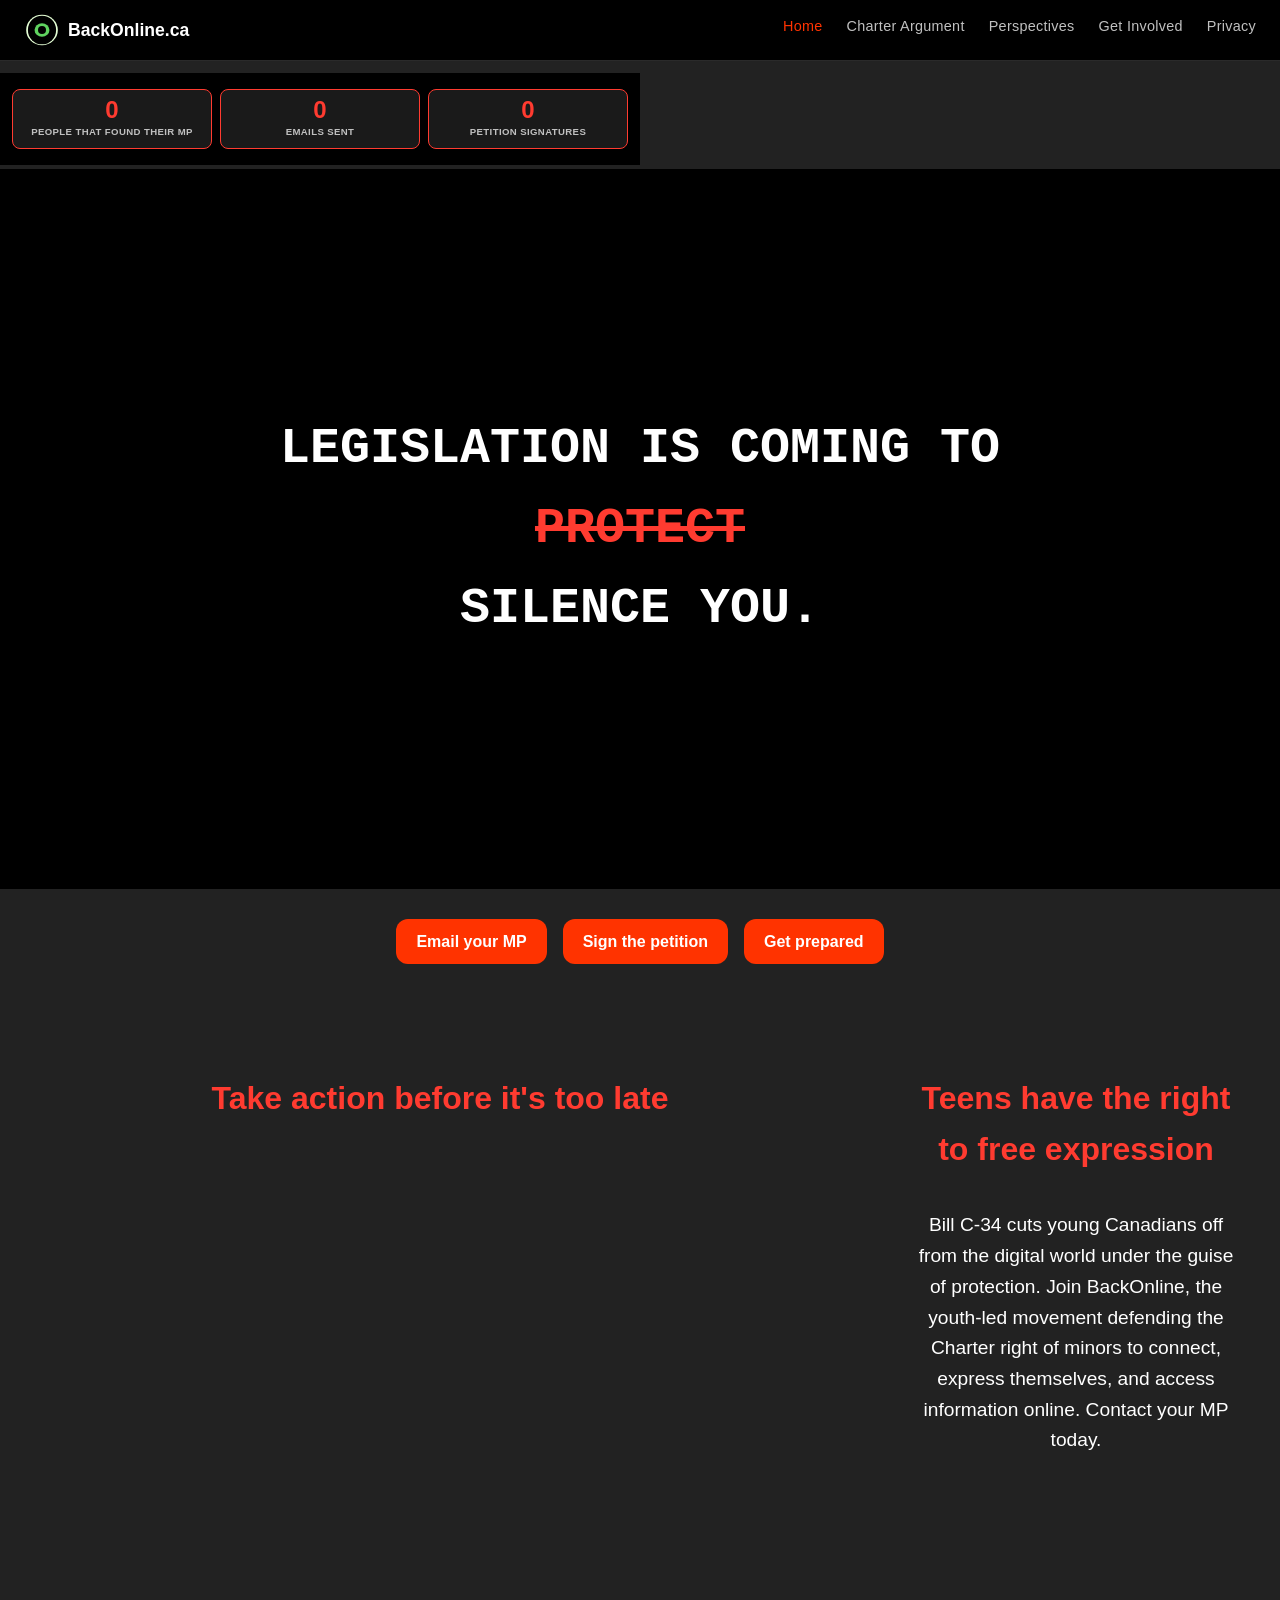
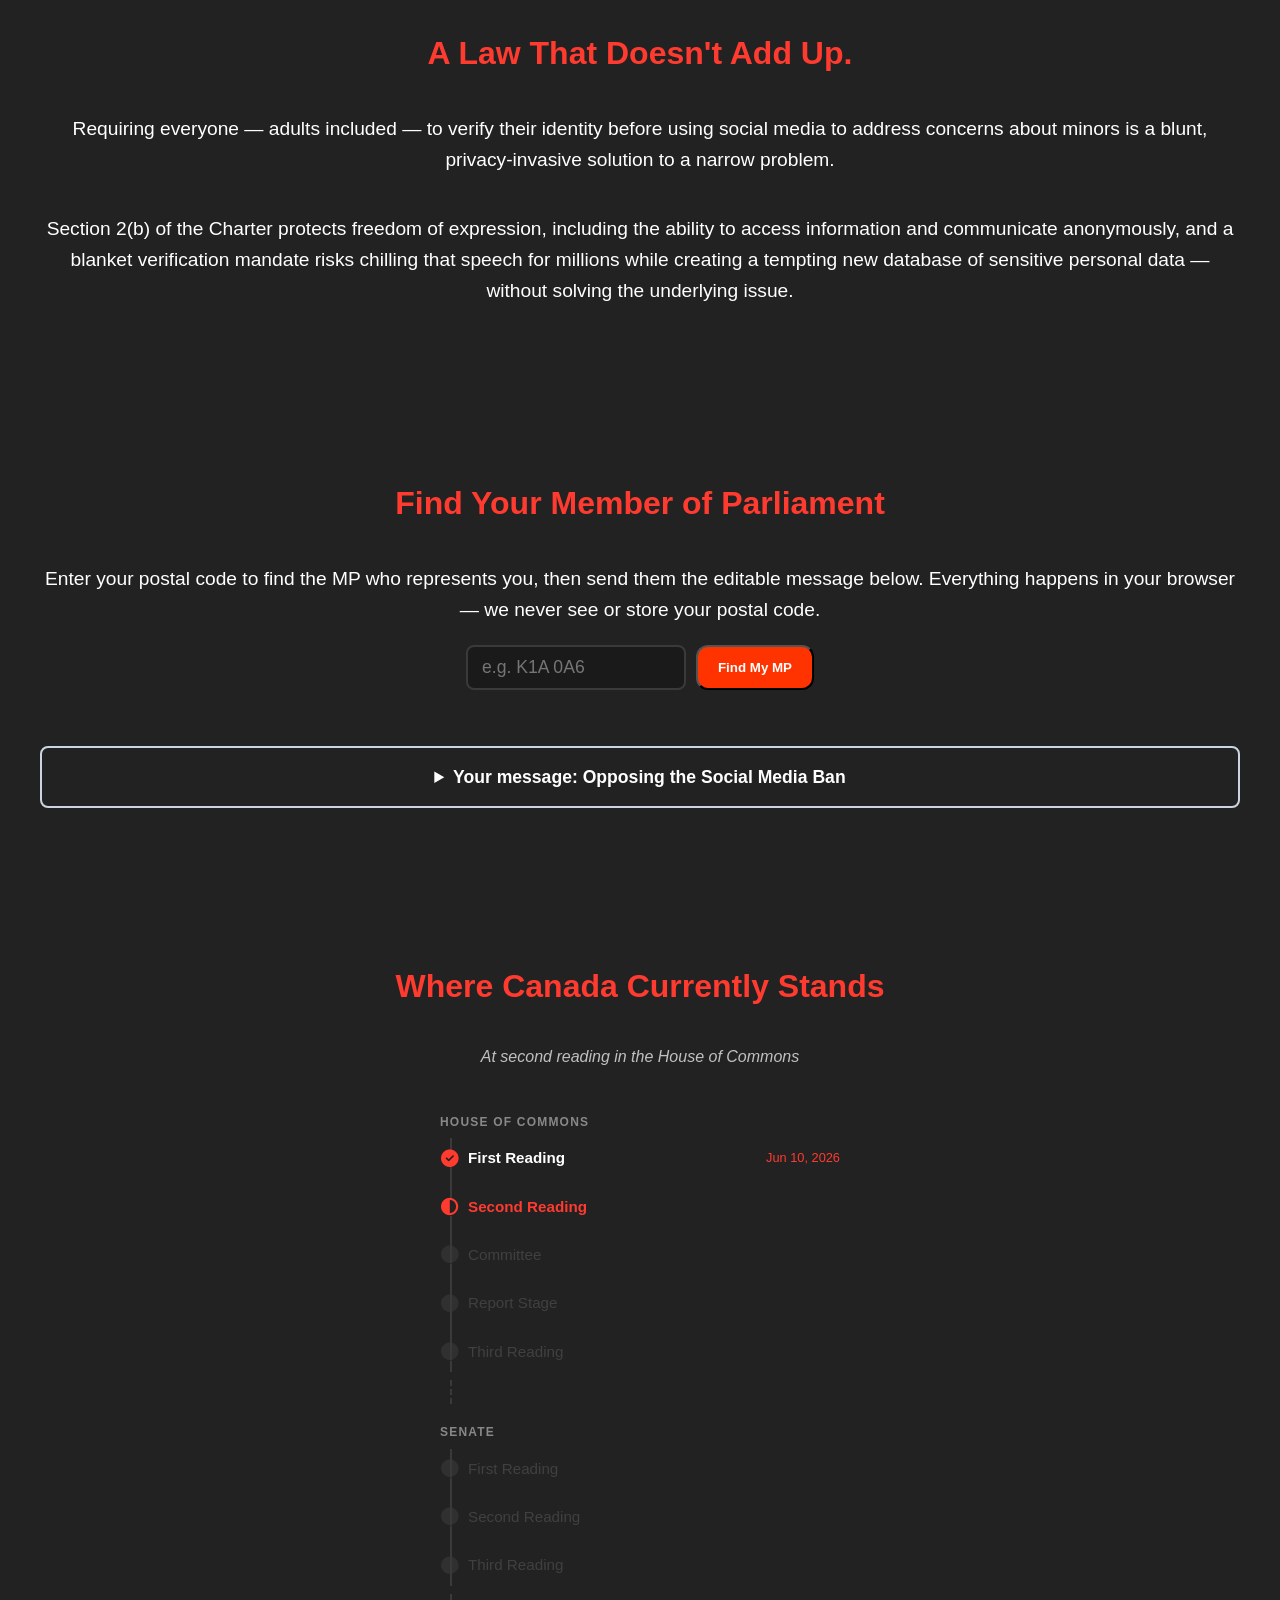
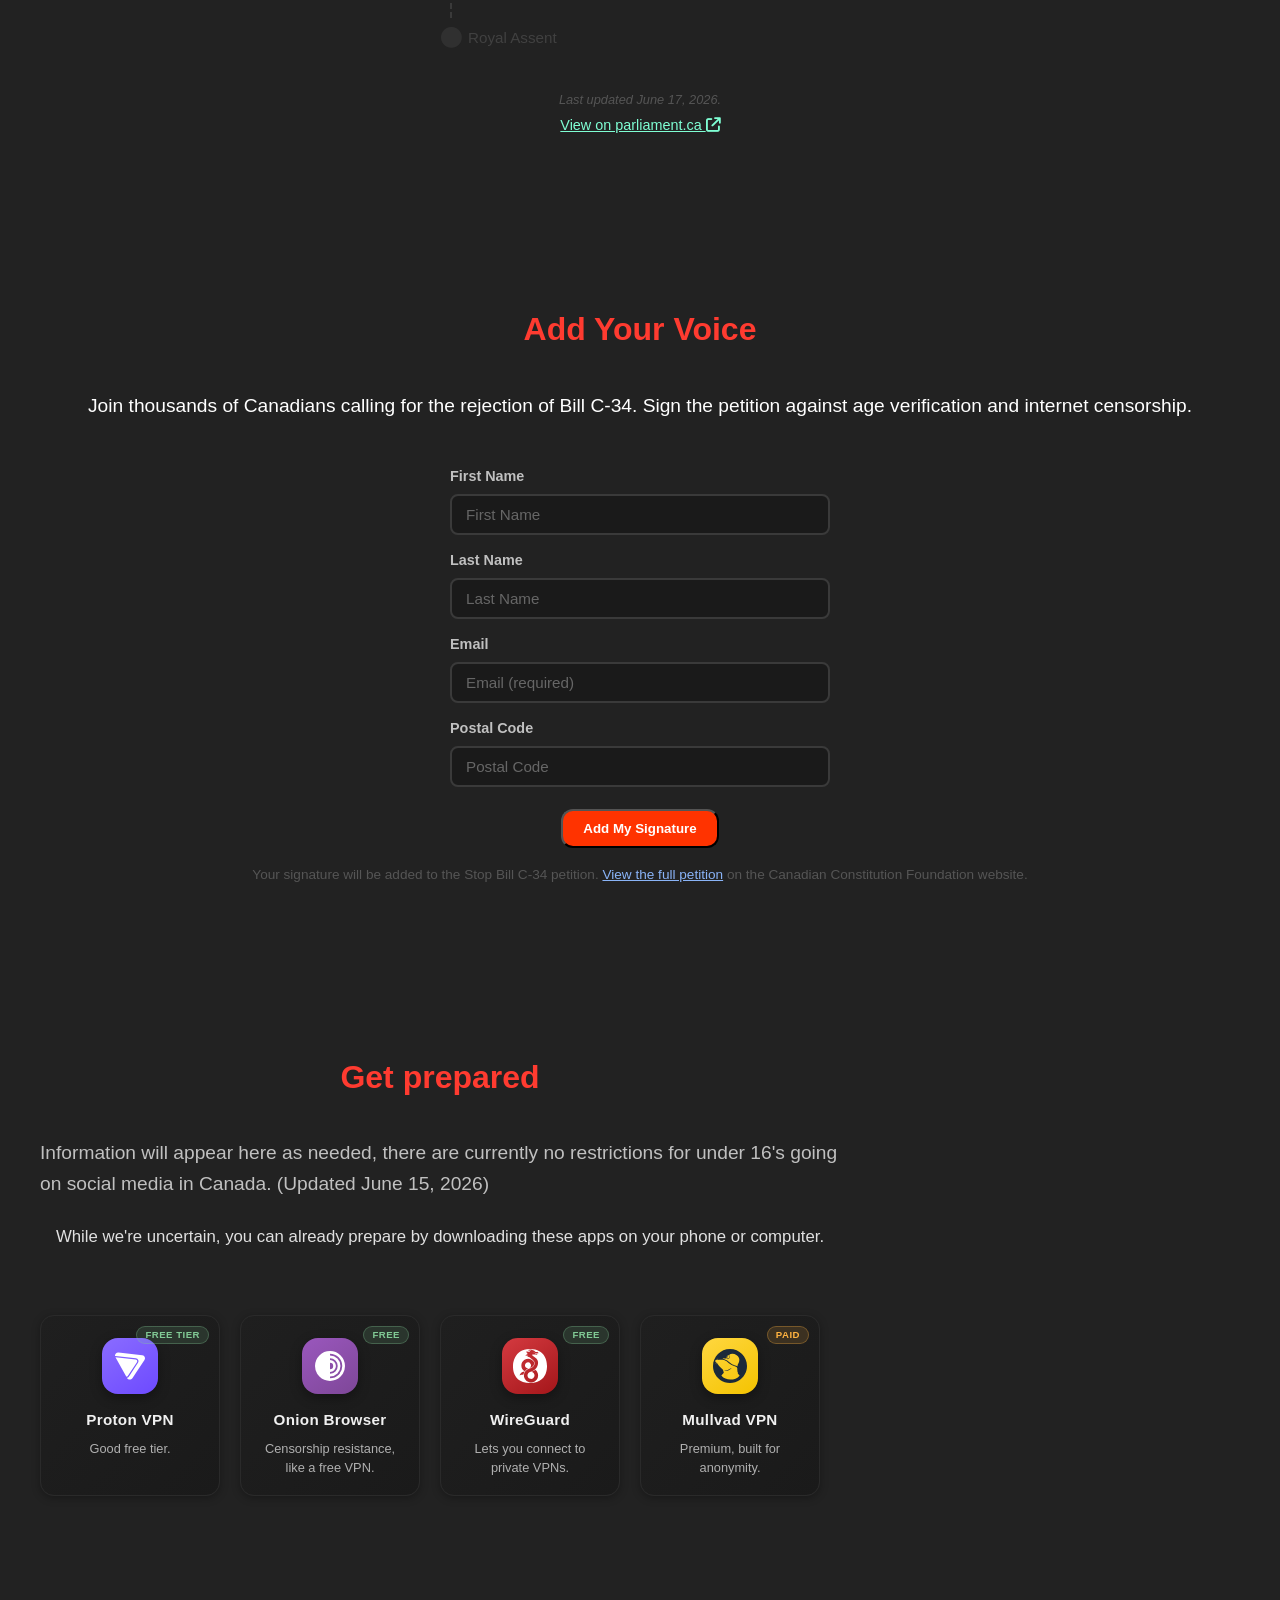
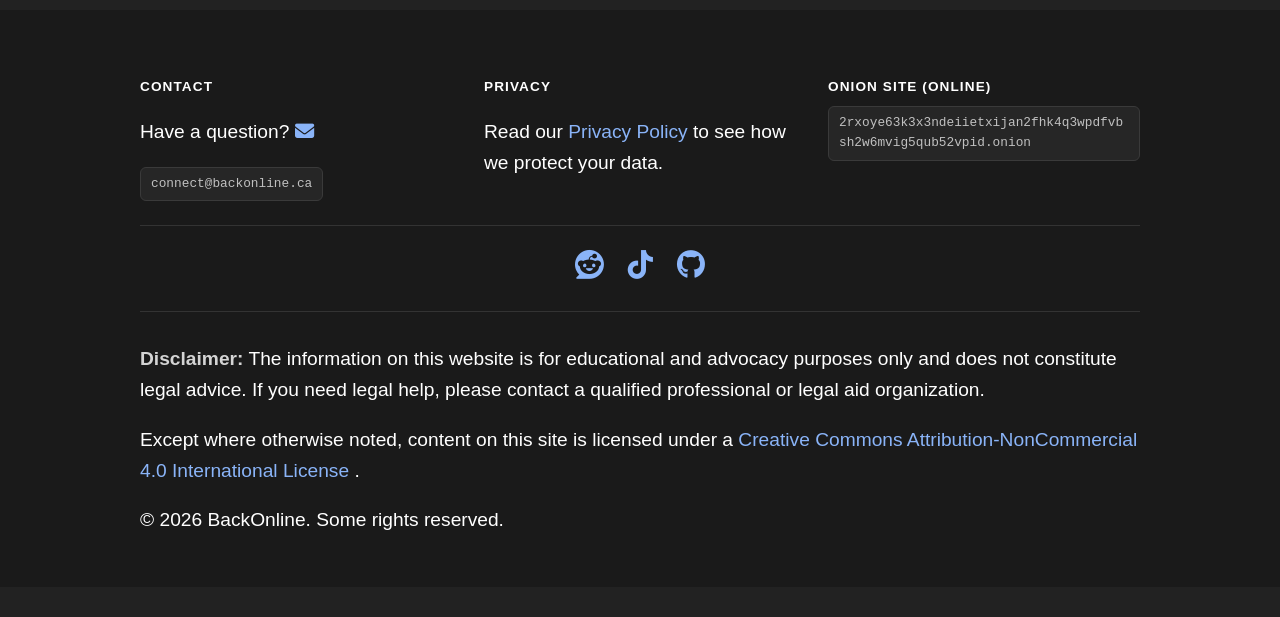
==== commit ea7eeaac: "Improved UI" ====
--- a/index.html
+++ b/index.html
@@ -39,8 +39,8 @@
     <ul class="site-nav" id="site-nav">
       <li><a href="index.html" class="nav-active">Home</a></li>
       <li><a href="fullcharterargument.html">Charter Argument</a></li>
+      <li><a href="perspectives.html">Perspectives</a></li>
       <li><a href="getinvolved.html">Get Involved</a></li>
-      <li><a href="testimonials.html">Testimonials</a></li>
       <li><a href="privacypolicy.html">Privacy</a></li>
     </ul>
   </nav>
@@ -49,20 +49,14 @@
       <ul class="site-nav-noscript-list">
         <li><a href="index.html" class="nav-active">Home</a></li>
         <li><a href="fullcharterargument.html">Charter Argument</a></li>
+        <li><a href="perspectives.html">Perspectives</a></li>
         <li><a href="getinvolved.html">Get Involved</a></li>
-        <li><a href="testimonials.html">Testimonials</a></li>
         <li><a href="privacypolicy.html">Privacy</a></li>
       </ul>
     </nav>
   </noscript>
 </header>
 
-<h1 class="headline">
-    LEGISLATION IS COMING TO <span class="secret">PROTECT</span> SILENCE YOU.
-</h1>
-
-<div class="lower-section">
-
 <div class="action-stats" id="action-stats" hidden>
   <div class="stat-box">
     <span class="stat-number" id="stat-mp-found" role="status" aria-live="polite">0</span>
@@ -78,12 +72,21 @@
   </div>
 </div>
 
+<h1 class="headline">
+    LEGISLATION IS COMING TO <span class="secret">PROTECT</span> SILENCE YOU.
+</h1>
+
+<div class="lower-section">
+
 <div class="btn-row">
-<a href="#target-section" class="skip-btn">How to avoid censorship</a>
-<a href="fullcharterargument.html" class="skip-btn">Read the Full Charter Argument</a>
-<a href="getinvolved.html" class="skip-btn cta-secondary">Get involved</a>
-</div>
-
+<a href="#mp-tool" class="skip-btn">Email your MP</a>
+<a href="#petition-section" class="skip-btn">Sign the petition</a>
+<a href="#target-section" class="skip-btn cta-secondary">Get prepared</a>
+</div>
+
+<div class="message reveal">
+    <h2>Take action before it's too late</h2>
+</div>
 
 <div class="message reveal">
     <h2>Teens have the right to free expression</h2>
--- a/styles.css
+++ b/styles.css
@@ -146,9 +146,8 @@
         overflow: visible;
     }
 
-    /* Hide Charter Argument, Get Involved, and Privacy on mobile by default */
-    .site-nav li:nth-child(2),
-    .site-nav li:nth-child(3),
+    /* Hide Get Involved and Privacy on mobile by default; show Home, Charter, Perspectives */
+    .site-nav li:nth-child(4),
     .site-nav li:nth-child(5) {
         display: none;
     }
@@ -1138,28 +1137,63 @@
     display: flex;
     flex-wrap: wrap;
     justify-content: center;
-    gap: 1rem;
-    max-width: 900px;
-    margin: 2vh auto 5vh auto;
-    padding: 0 1rem;
+    gap: 0.5rem;
+    max-width: 640px;
+    margin: 0.75rem auto 0.25rem auto;
+    padding: 1rem 0.75rem;
+    background-color: #000000;
+    width: 100vw;
+    margin-left: calc(-50vw + 50%);
+    margin-right: calc(-50vw + 50%);
 }
 
 .stat-box {
-    flex: 1 1 220px;
-    max-width: 280px;
+    position: relative;
+    flex: 1 1 0;
+    min-width: 100px;
     display: flex;
     flex-direction: column;
     align-items: center;
-    gap: 0.4rem;
-    padding: 1.5rem 1.25rem;
+    gap: 0.15rem;
+    padding: 0.5rem 0.6rem;
     text-align: center;
-    border: 2px solid #FF3B30;
-    border-radius: 12px;
+    border: 1px solid #FF3B30;
+    border-radius: 8px;
     background-color: #1a1a1a;
 }
 
+/* Pulse + glow when a tally increases. */
+.stat-bump {
+    animation: statBump 0.6s ease-out;
+}
+
+@keyframes statBump {
+    0%   { transform: scale(1);    box-shadow: 0 0 0 0 rgba(255, 59, 48, 0); }
+    30%  { transform: scale(1.12); box-shadow: 0 0 16px 3px rgba(255, 59, 48, 0.75); }
+    100% { transform: scale(1);    box-shadow: 0 0 0 0 rgba(255, 59, 48, 0); }
+}
+
+/* Floating "+N" badge that drifts up and fades. */
+.stat-pop {
+    position: absolute;
+    top: -0.1rem;
+    right: 0.3rem;
+    font-size: 0.95rem;
+    font-weight: 800;
+    color: #ff6b61;
+    pointer-events: none;
+    text-shadow: 0 0 8px rgba(255, 59, 48, 0.8);
+    animation: statPop 1s ease-out forwards;
+}
+
+@keyframes statPop {
+    0%   { opacity: 0; transform: translateY(6px) scale(0.8); }
+    20%  { opacity: 1; transform: translateY(0) scale(1.1); }
+    100% { opacity: 0; transform: translateY(-22px) scale(1); }
+}
+
 .stat-number {
-    font-size: 2.75rem;
+    font-size: 1.5rem;
     font-weight: 800;
     line-height: 1;
     color: #FF3B30;
@@ -1167,15 +1201,14 @@
 }
 
 .stat-label {
-    font-size: 0.85rem;
+    font-size: 0.6rem;
     font-weight: 700;
-    letter-spacing: 0.05em;
+    letter-spacing: 0.04em;
     text-transform: uppercase;
-    color: #e0e0e0;
+    color: #c0c0c0;
 }
 
 @media (max-width: 600px) {
-    .action-stats { gap: 0.75rem; }
-    .stat-box { flex-basis: 100%; max-width: none; padding: 1.1rem; }
-    .stat-number { font-size: 2.25rem; }
-}
+    .stat-number { font-size: 1.25rem; }
+    .stat-label { font-size: 0.55rem; }
+}
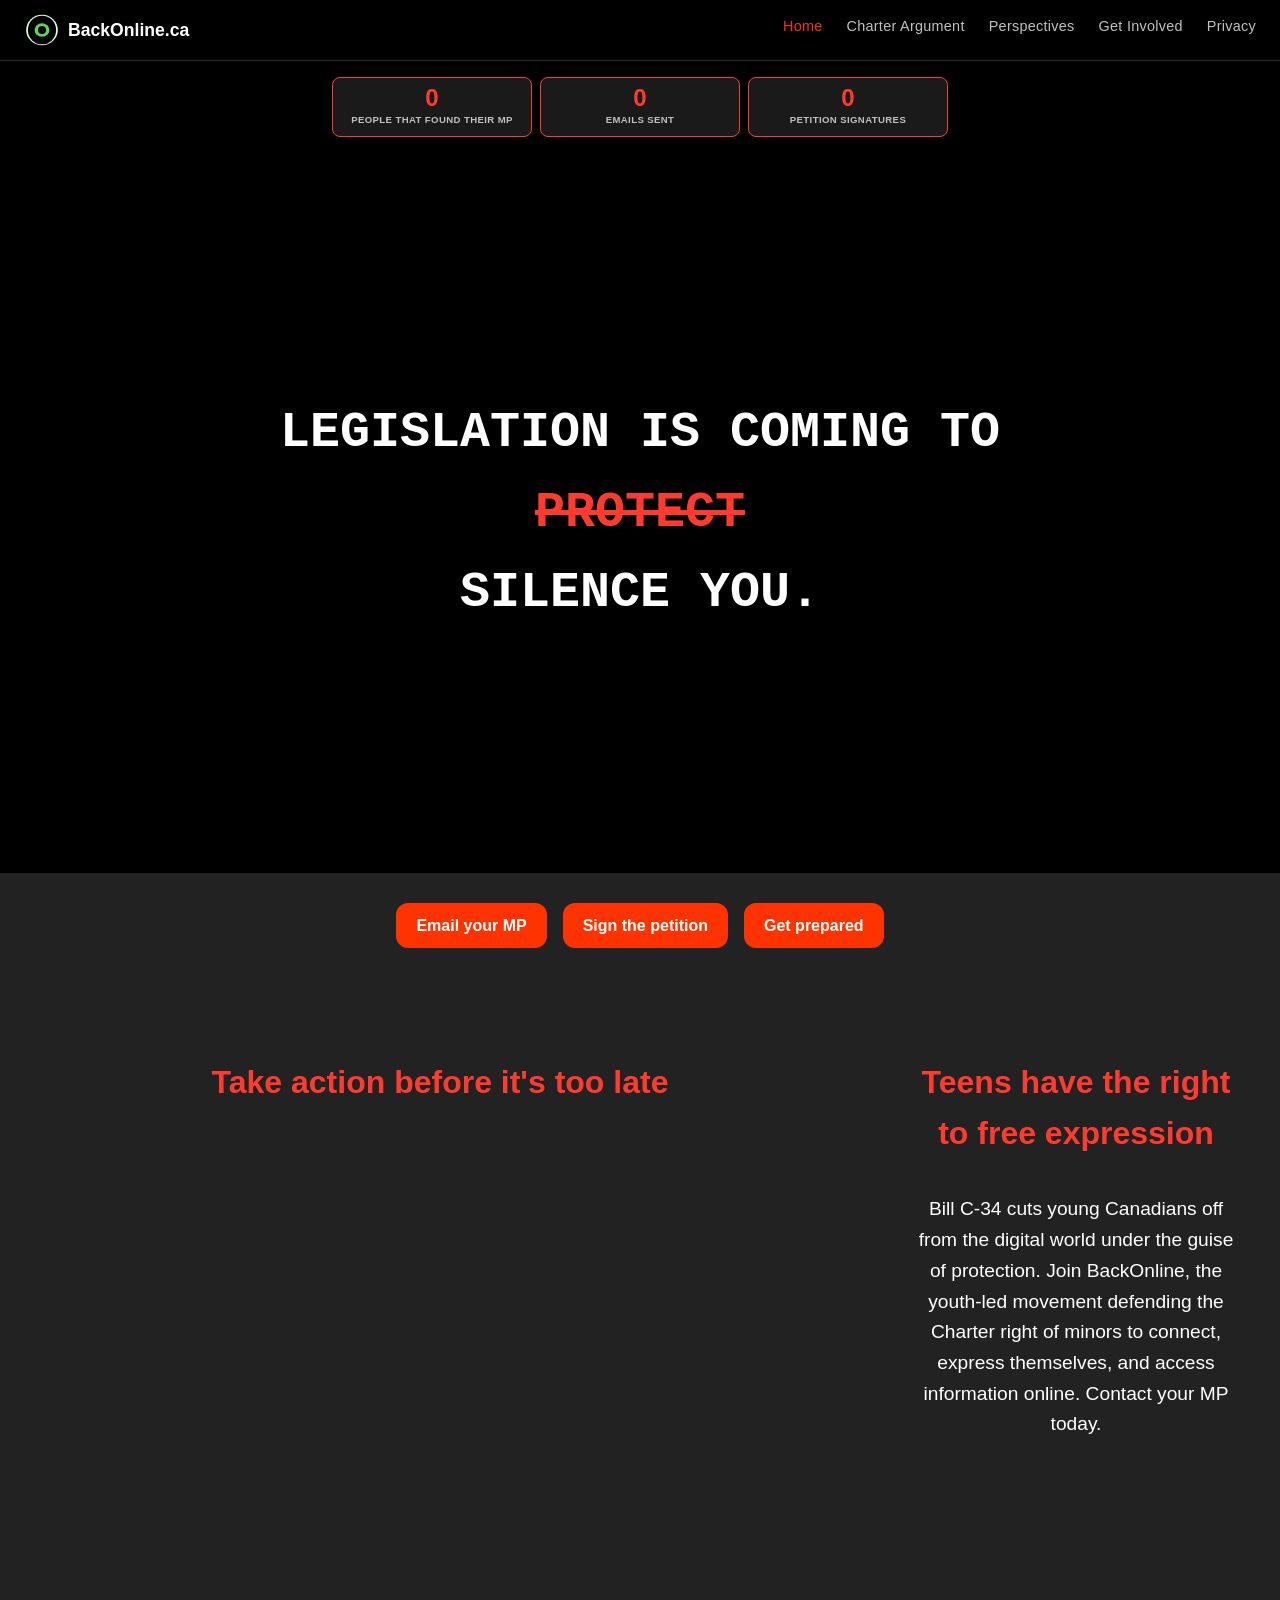
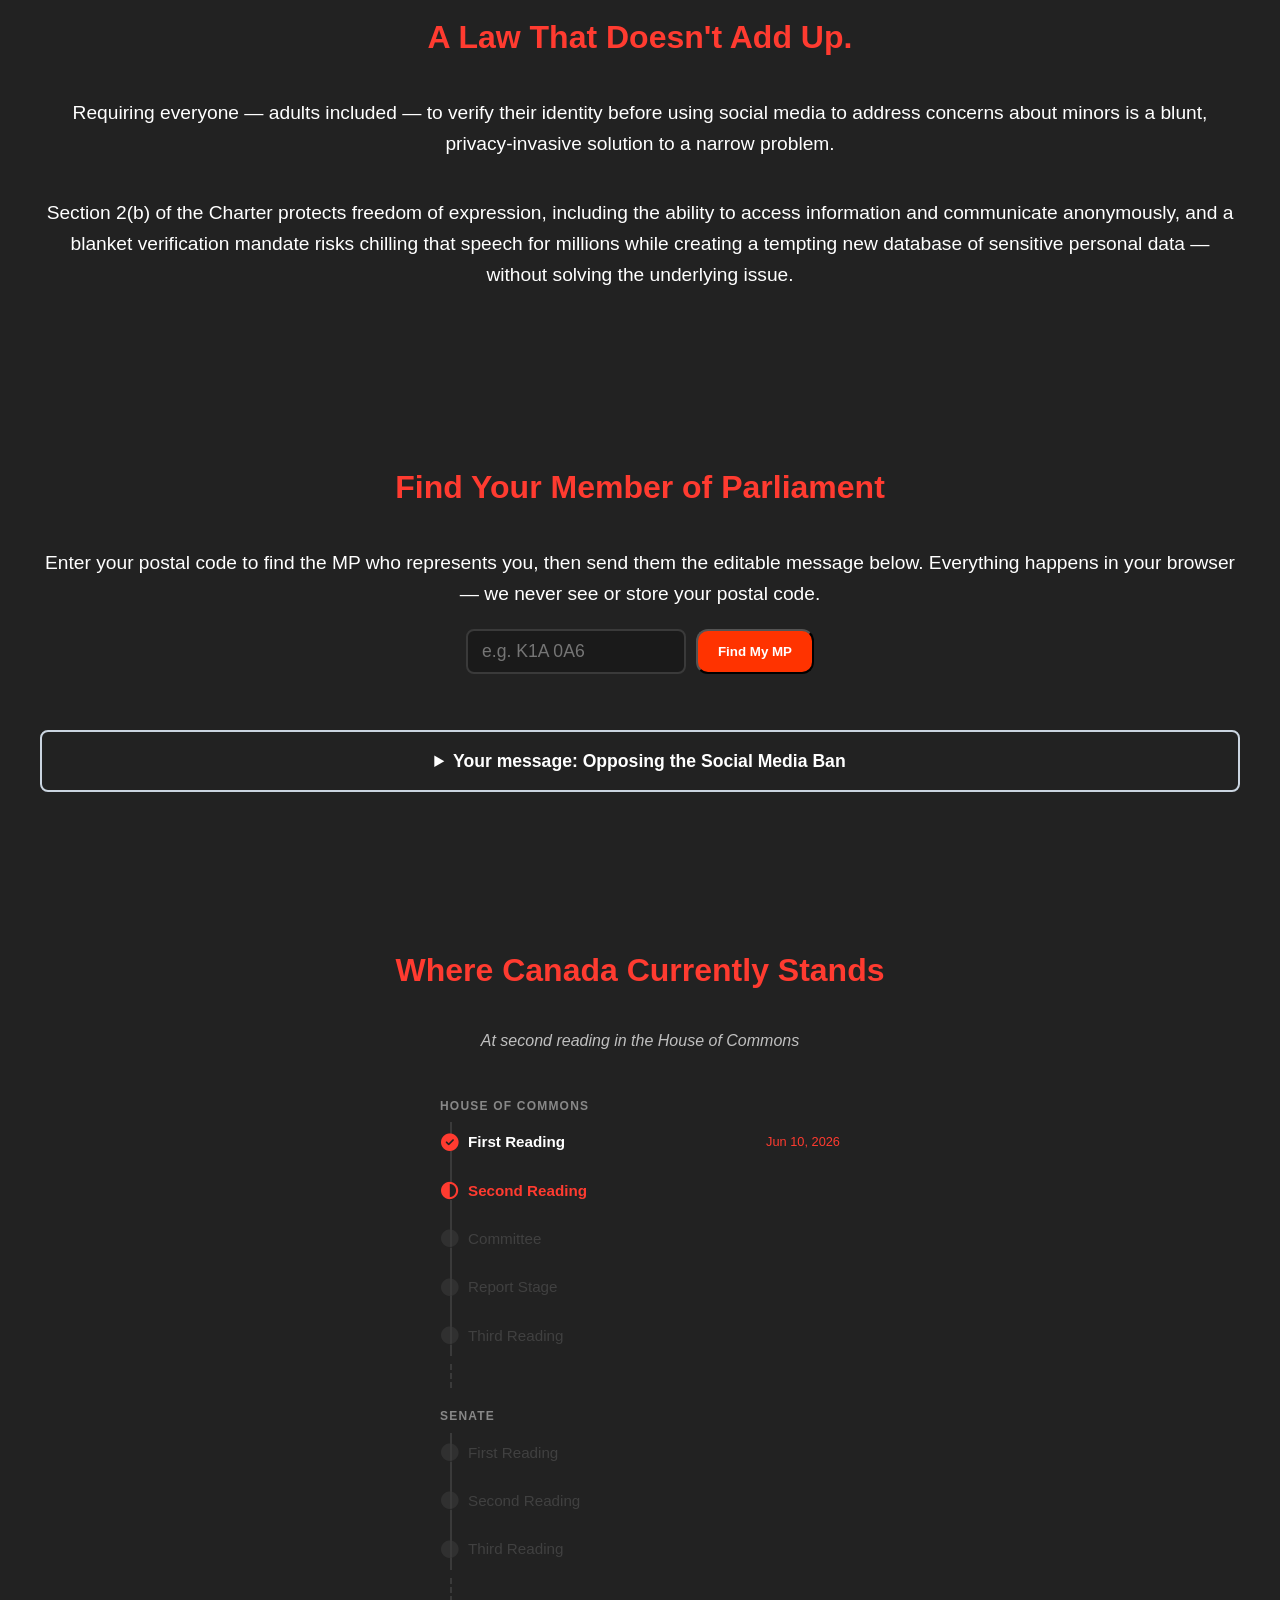
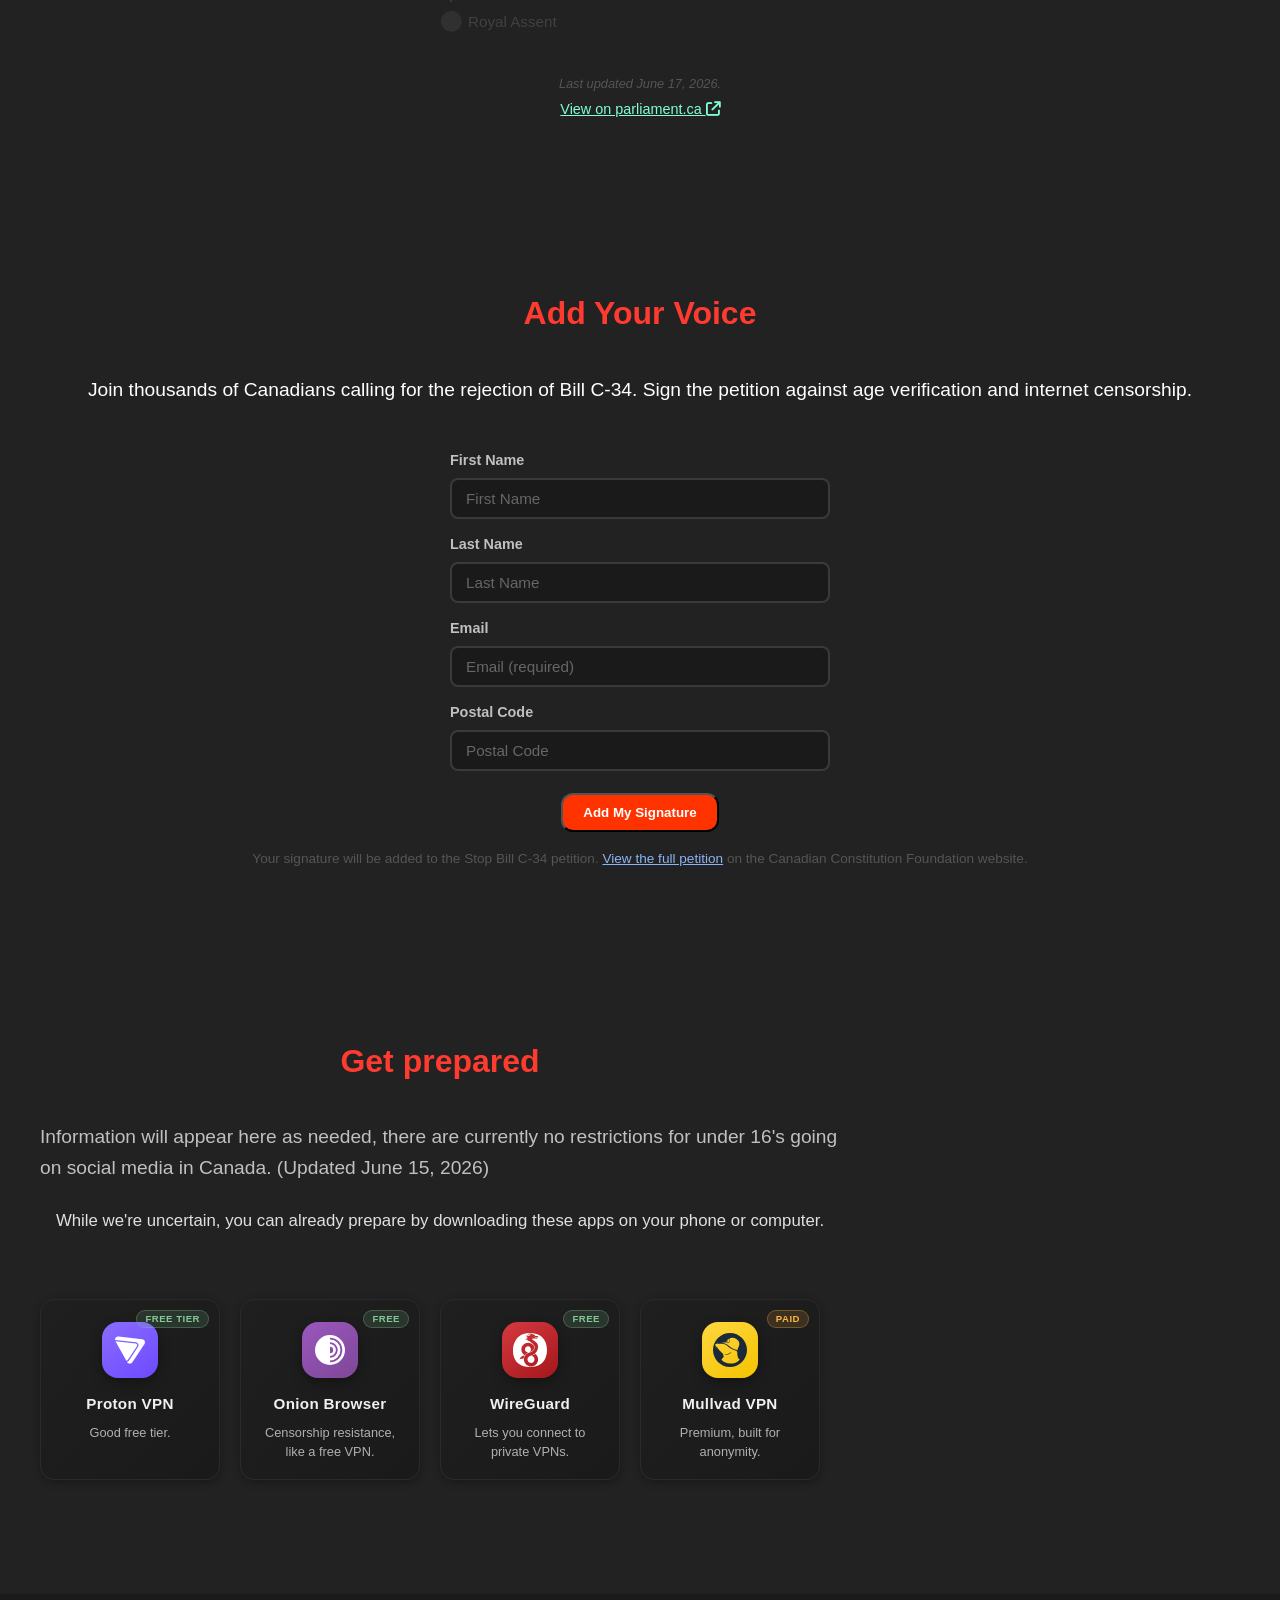
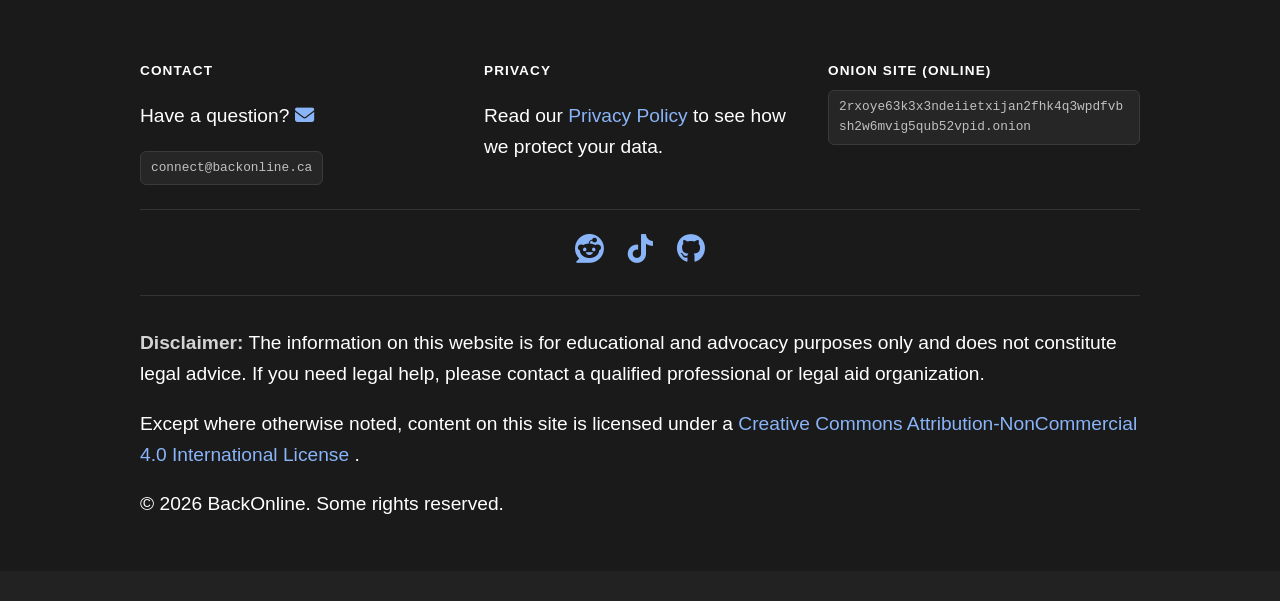
==== commit a8727af5: "Fixed Cloudflare API bug" ====
--- a/index.html
+++ b/index.html
@@ -321,6 +321,7 @@
           <span class="app-tag free">Free</span>
         </a>
       </li>
+      
       <li>
         <a class="privacy-app-card" href="https://www.wireguard.com/" target="_blank" rel="noopener noreferrer" aria-label="WireGuard — opens the official site in a new tab">
           <span class="app-icon wireguard-icon">
--- a/styles.css
+++ b/styles.css
@@ -1134,17 +1134,27 @@
 
 /* ---- Action counters (MP found · emails sent · petition signatures) ---- */
 .action-stats {
+    position: relative;
     display: flex;
     flex-wrap: wrap;
     justify-content: center;
     gap: 0.5rem;
     max-width: 640px;
-    margin: 0.75rem auto 0.25rem auto;
+    margin: 0 auto;
     padding: 1rem 0.75rem;
+    z-index: 0;
+}
+
+.action-stats::before {
+    content: '';
+    position: absolute;
+    top: 0;
+    left: 50%;
+    transform: translateX(-50%);
+    width: 100vw;
+    height: 100%;
     background-color: #000000;
-    width: 100vw;
-    margin-left: calc(-50vw + 50%);
-    margin-right: calc(-50vw + 50%);
+    z-index: -1;
 }
 
 .stat-box {
